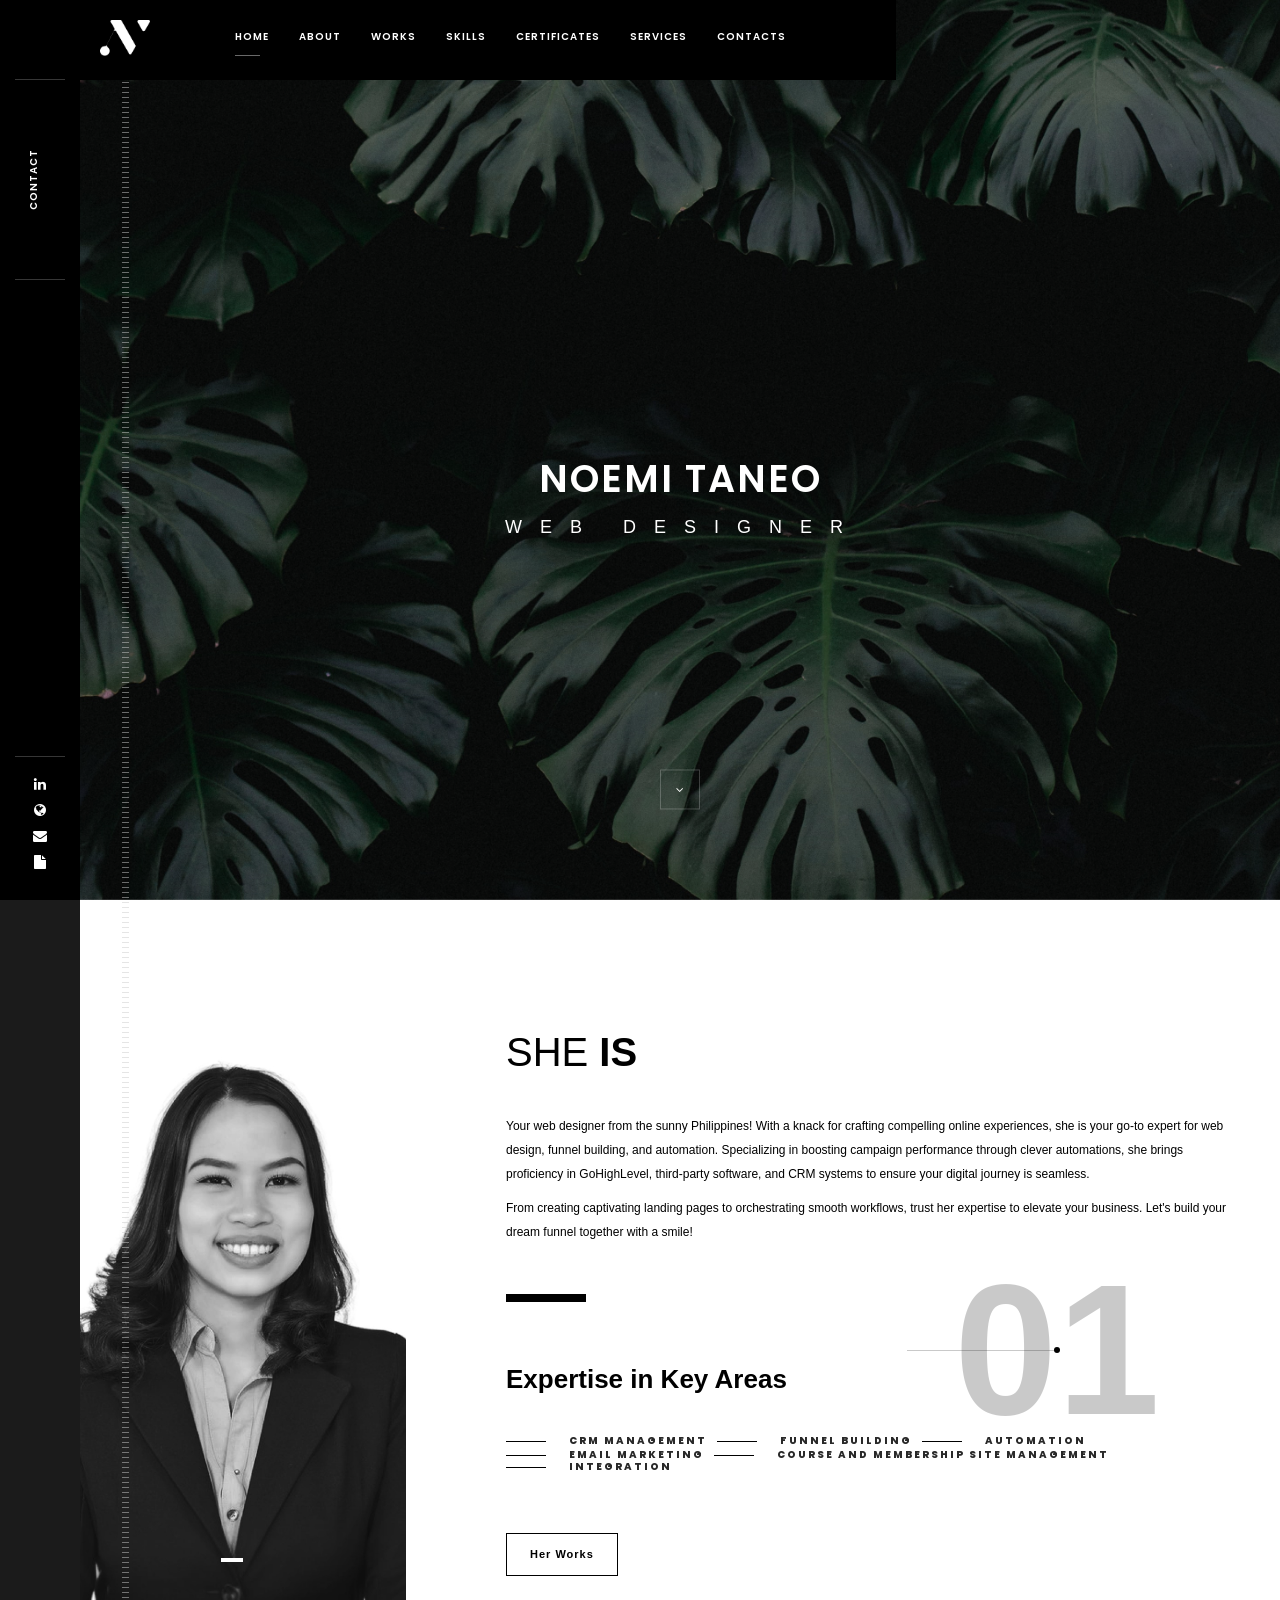
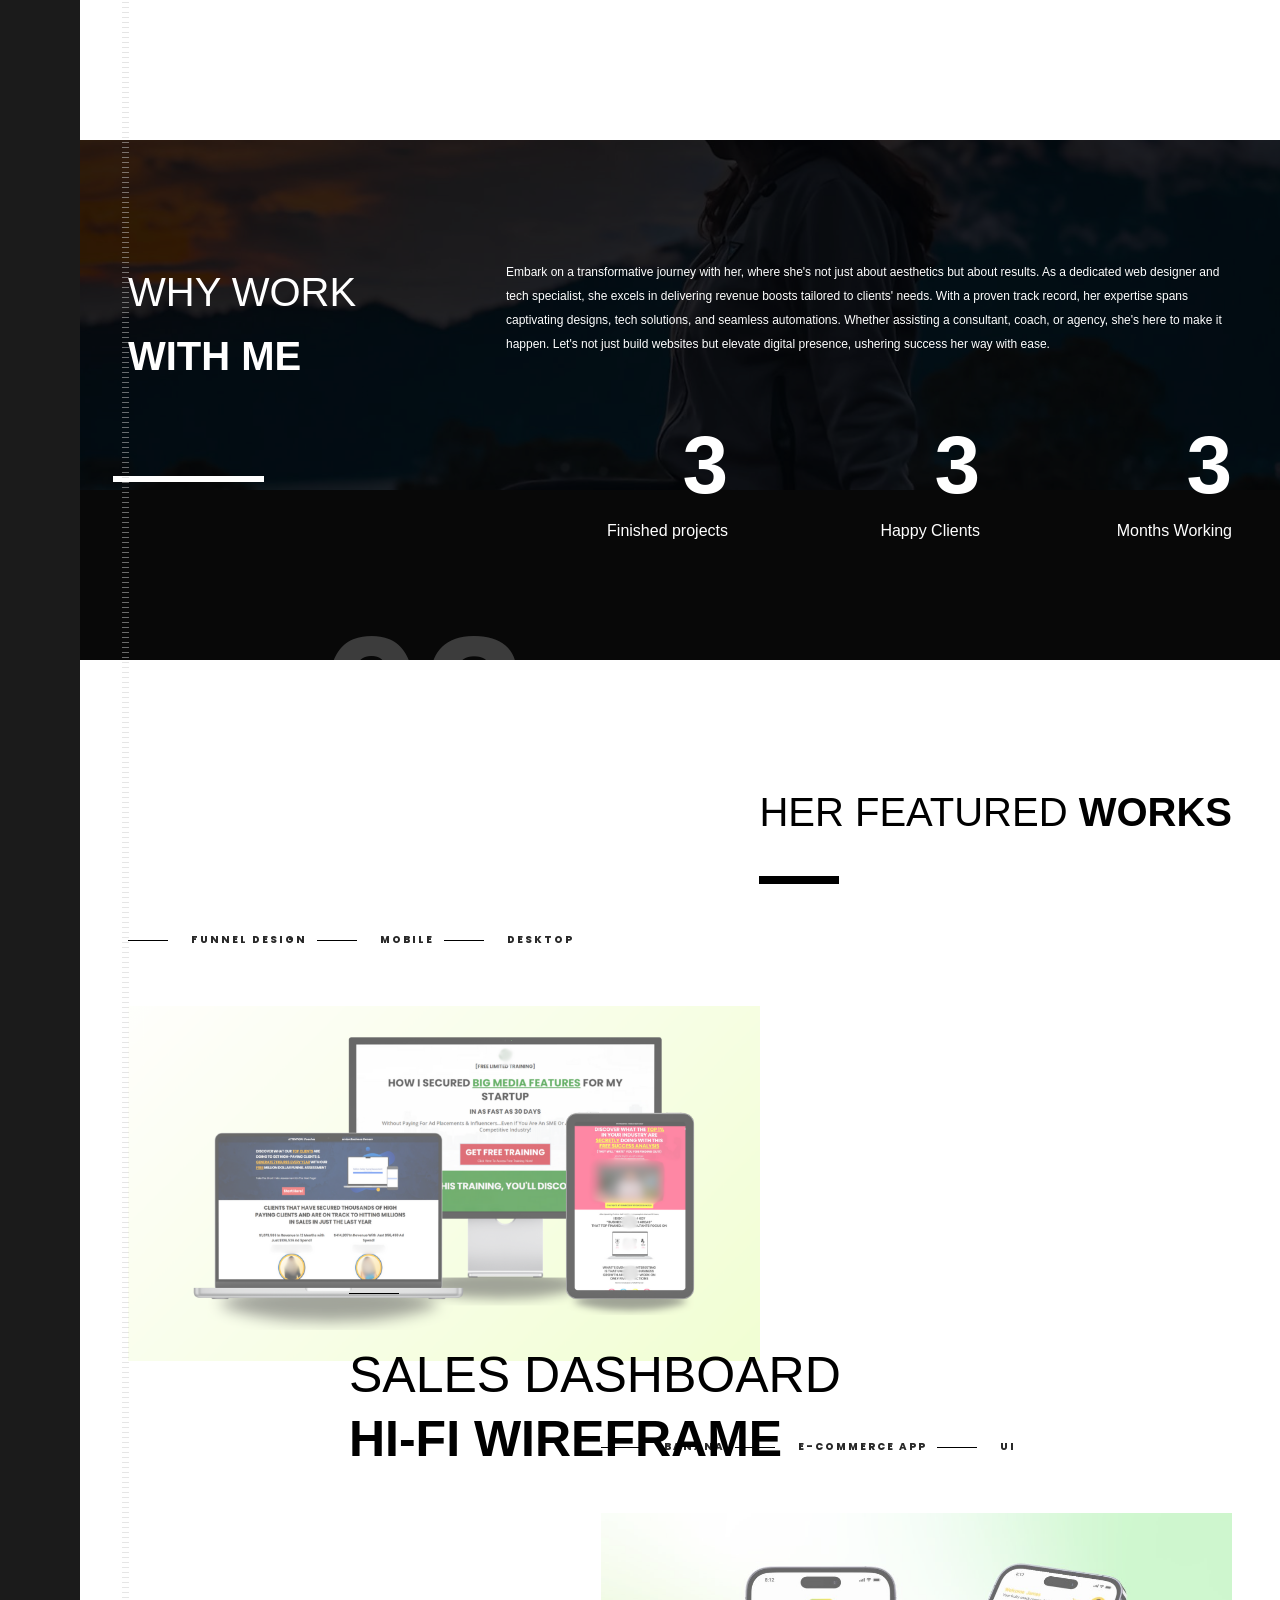
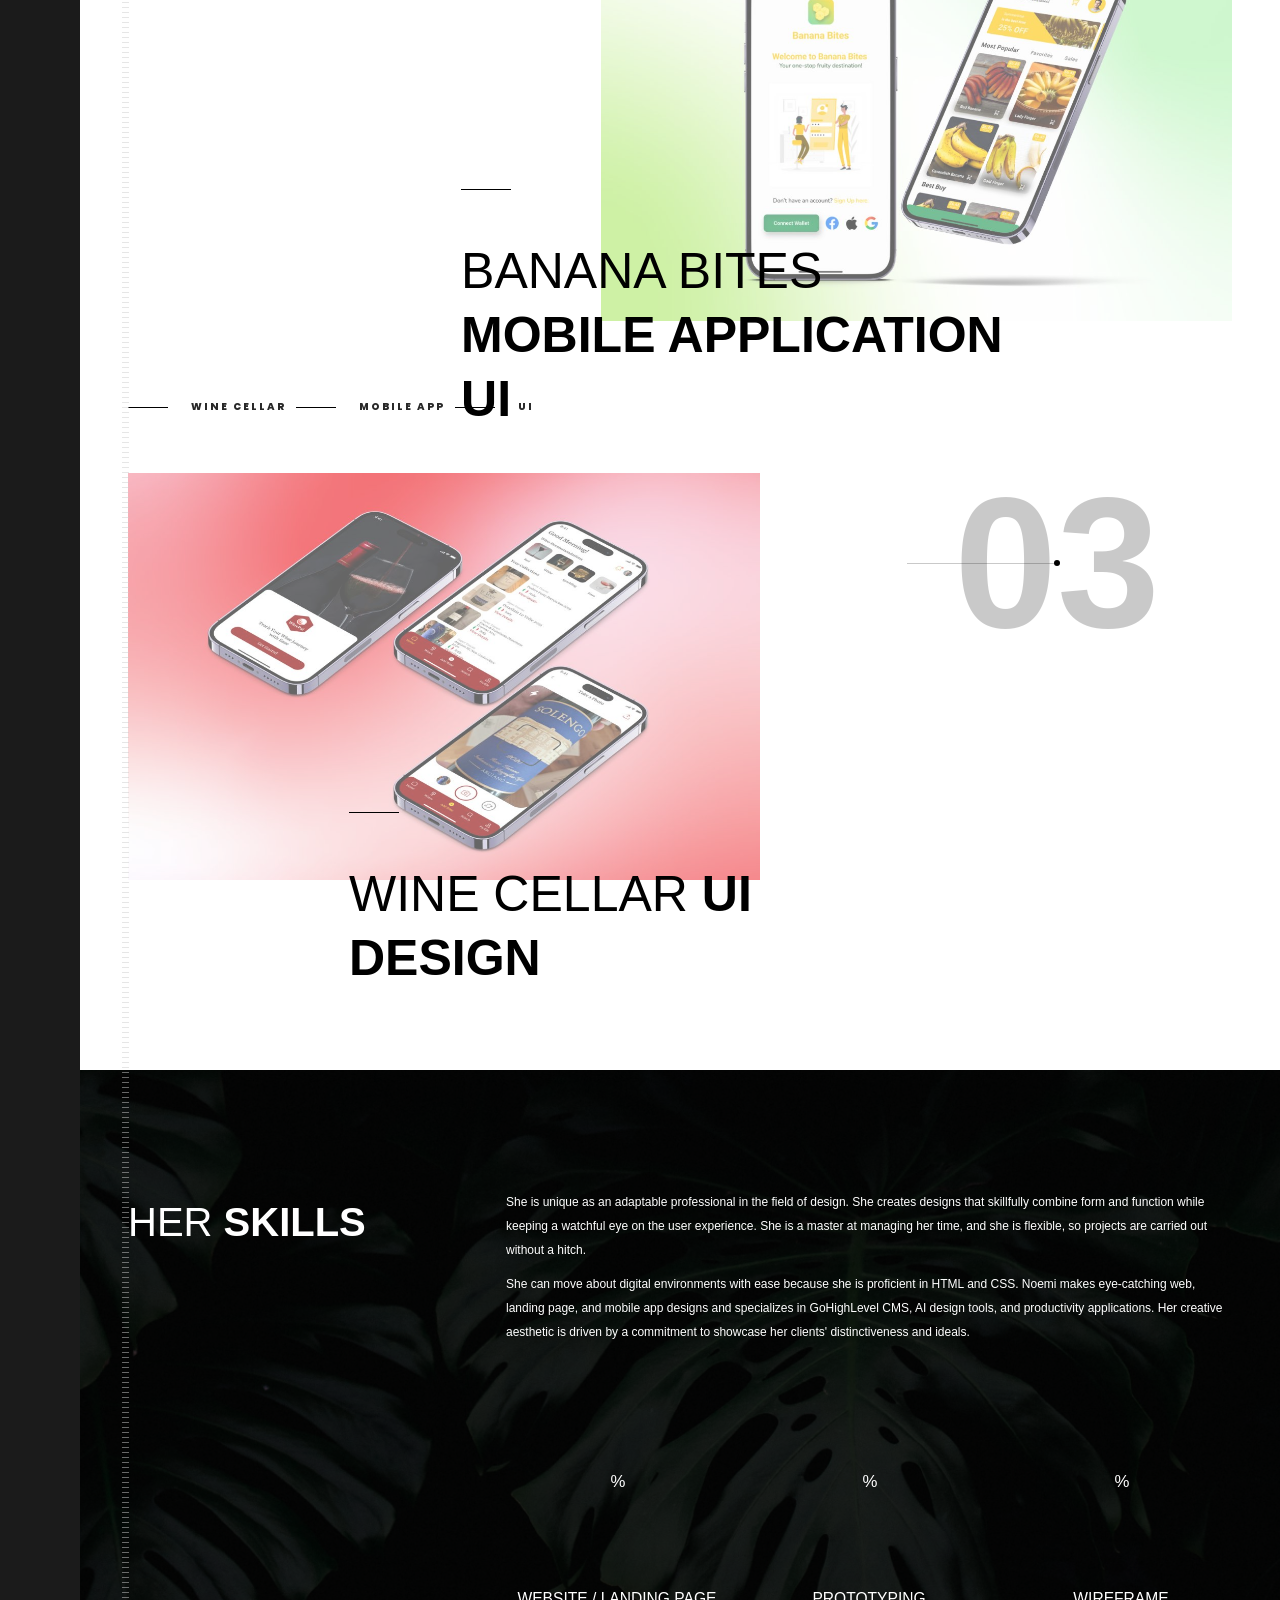
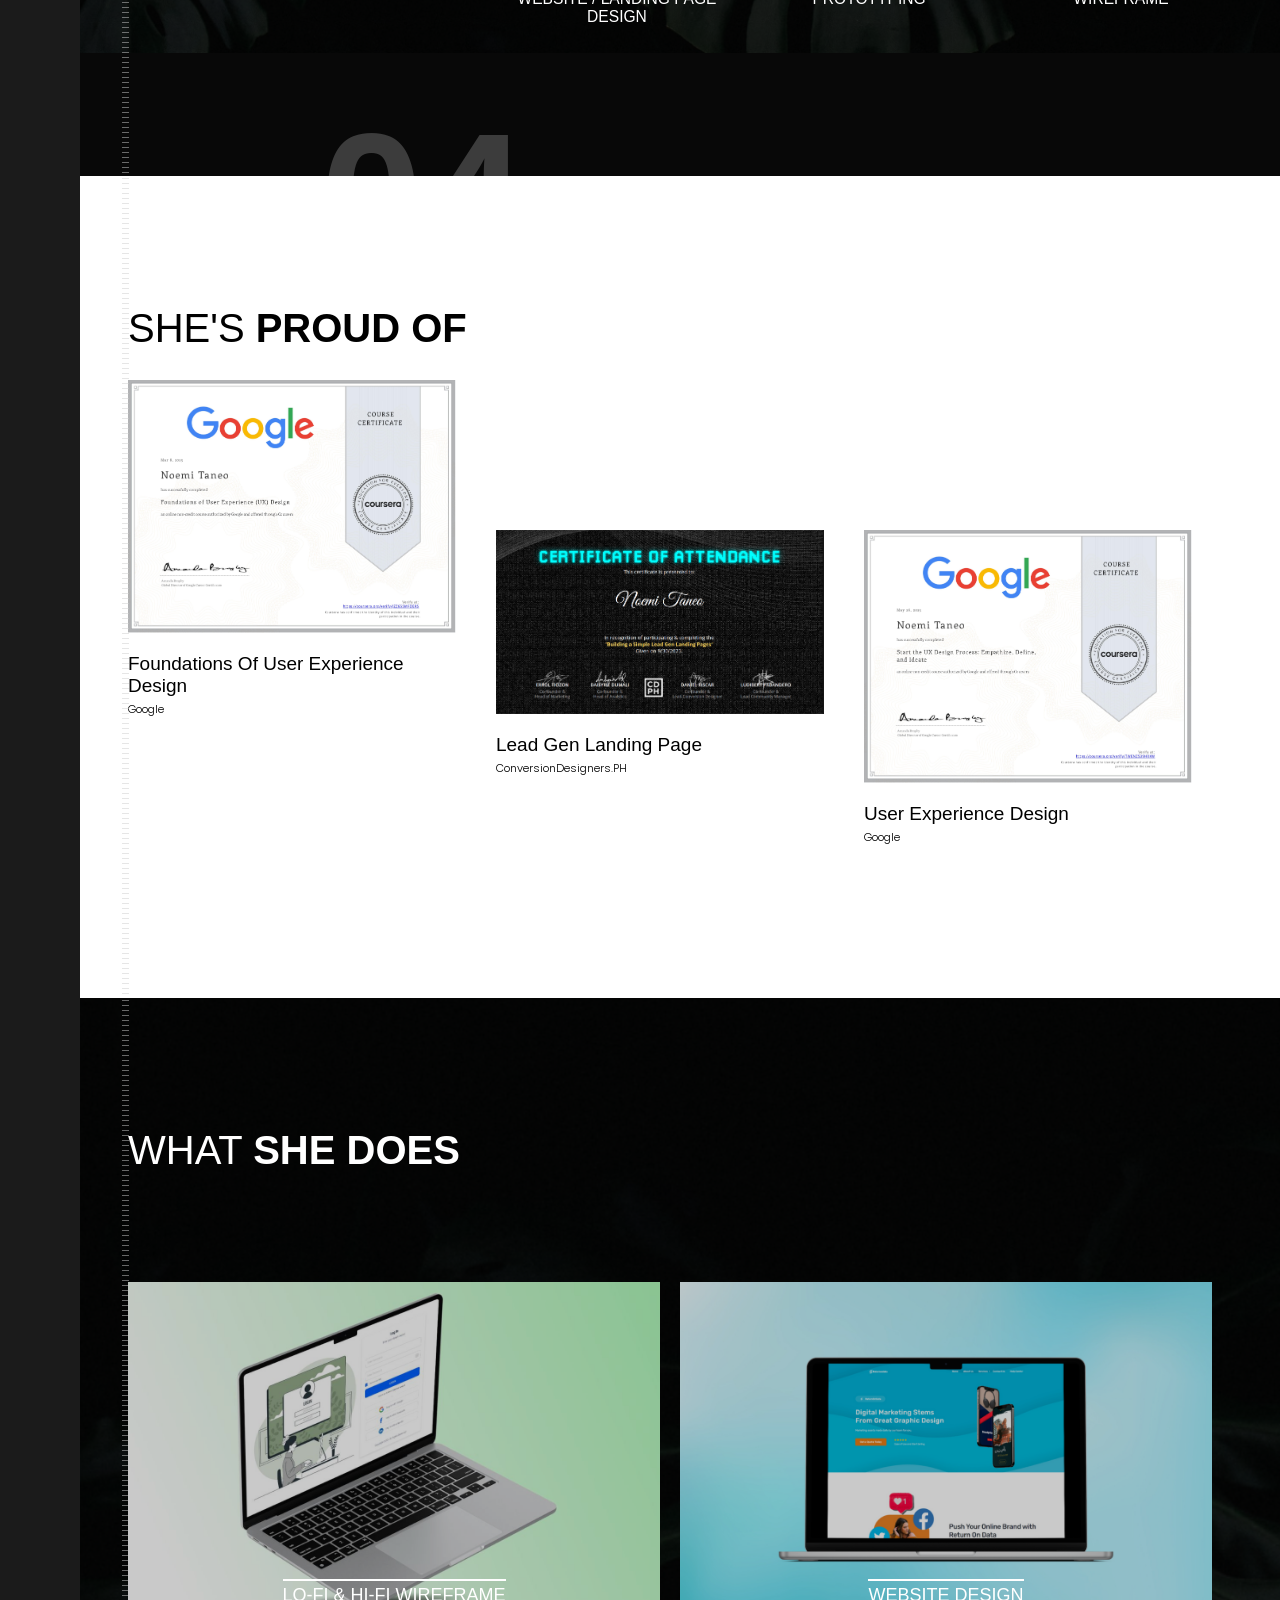
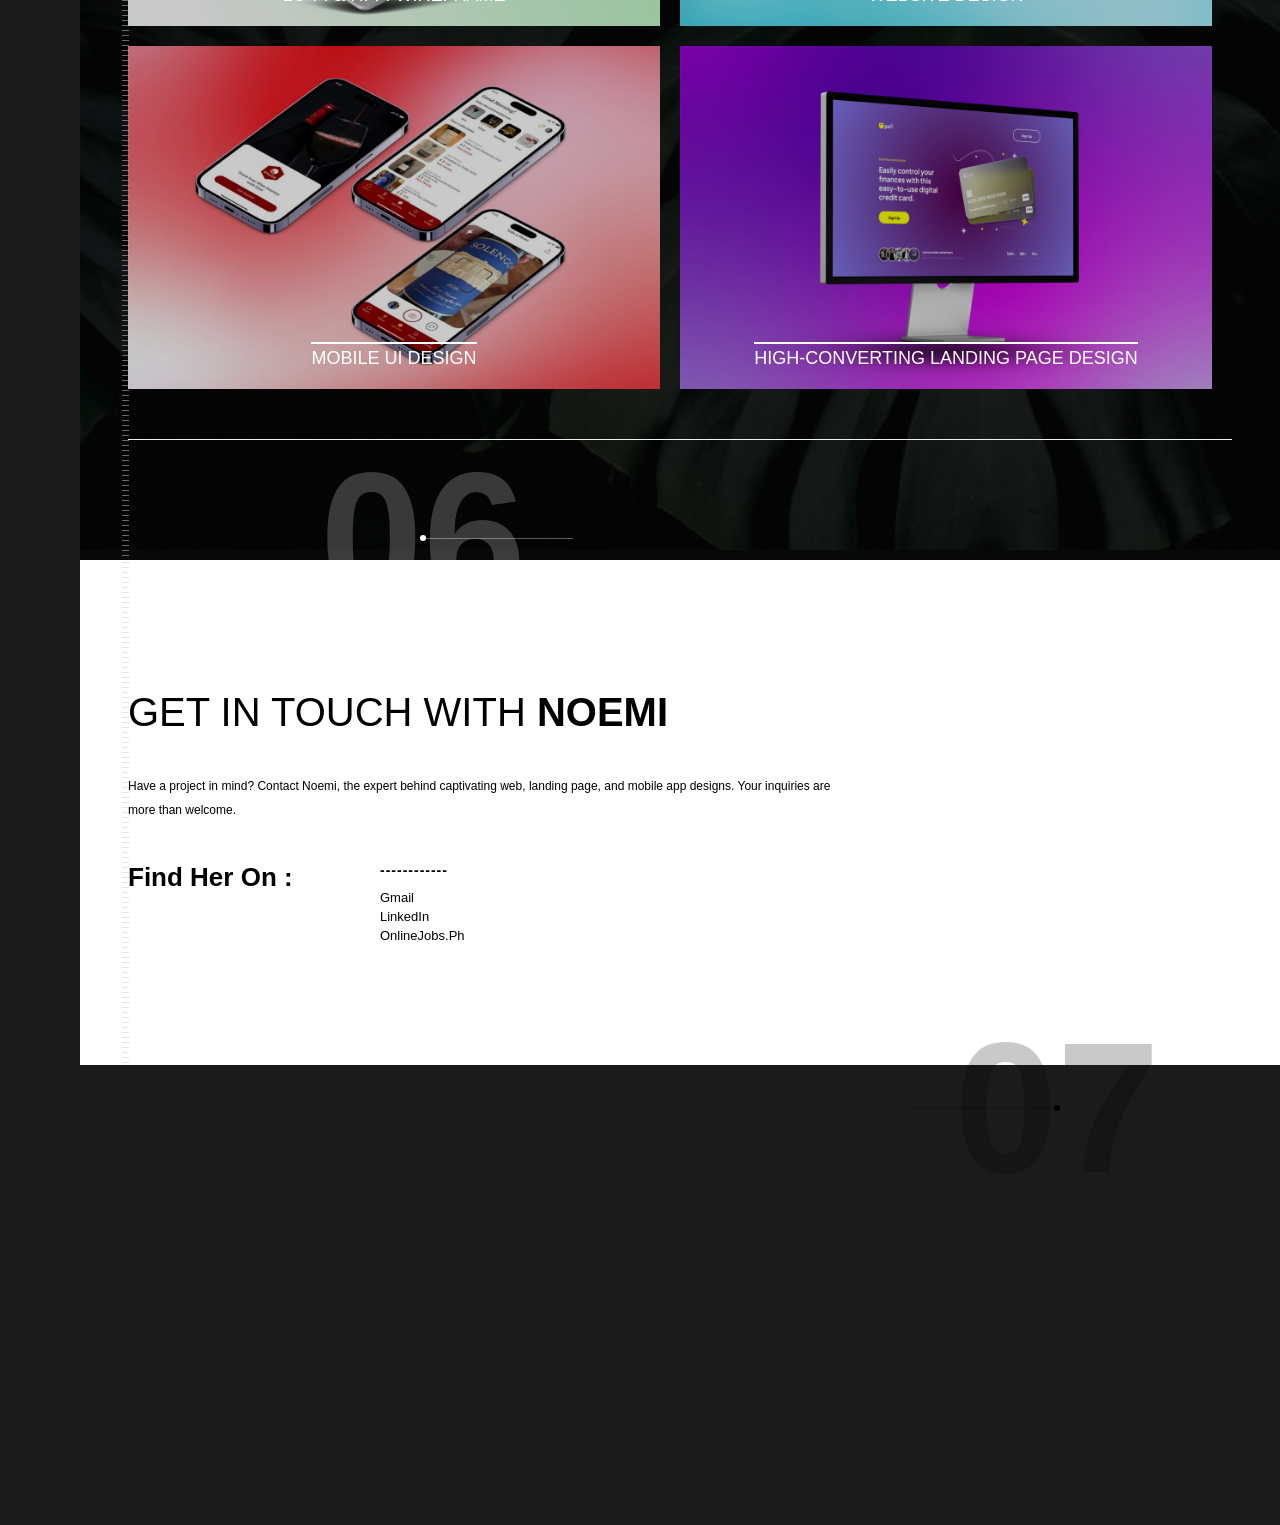
==== index.html @ 111ab455 "asd asd" ====
<!DOCTYPE html>
<html lang="en">
  <head>
    <!--=============== basic  ===============-->
    <meta charset="UTF-8" />
    <title>Noemi Taneo | Web Designer and Automation Specialist</title>
    <meta
      name="viewport"
      content="width=device-width, initial-scale=1.0, minimum-scale=1.0, maximum-scale=1.0, user-scalable=no"
    />
    <meta name="robots" content="index, follow" />
    <meta name="keywords" content="Web Design, UI Designer, UX Designer, Funnel Builder, Automation Specialist, Gohighlevel, CRM Softwares" />
    <meta name="description" content="" />
    <!--=============== css  ===============-->
    <link type="text/css" rel="stylesheet" href="css/reset.css" />
    <link type="text/css" rel="stylesheet" href="css/plugins.css" />
    <link type="text/css" rel="stylesheet" href="css/style.css" />
    <!--=============== favicons ===============-->
    <link rel="shortcut icon" href="images/my_assets/logo/favicon.png" />
 
    <!-- Google tag (gtag.js) -->
<script async src="https://www.googletagmanager.com/gtag/js?id=G-FYTCQYRSRR"></script>
<script>
  window.dataLayer = window.dataLayer || [];
  function gtag(){dataLayer.push(arguments);}
  gtag('js', new Date());
  gtag('config', 'G-FYTCQYRSRR');
</script>

<!-- Hotjar Tracking Code for my site -->
<script>
    (function(h,o,t,j,a,r){
        h.hj=h.hj||function(){(h.hj.q=h.hj.q||[]).push(arguments)};
        h._hjSettings={hjid:3514133,hjsv:6};
        a=o.getElementsByTagName('head')[0];
        r=o.createElement('script');r.async=1;
        r.src=t+h._hjSettings.hjid+j+h._hjSettings.hjsv;
        a.appendChild(r);
    })(window,document,'https://static.hotjar.com/c/hotjar-','.js?sv=');
</script>

  </head>
  <body>
    <!-- loader -->
    <div class="loader">
      <div id="movingBallG">
        <div class="movingBallLineG"></div>
        <div id="movingBallG_1" class="movingBallG"></div>
      </div>
    </div>
    <!-- loader end -->
    <!--================= main start ================-->
    <div id="main">
      <!--=============== header ===============-->
      <header>
        <!-- header-inner  -->
        <div class="header-inner">
          <!-- header logo -->
          <div class="logo-holder">
            <a href="index.html"
              ><img src="images/my_assets/logo/logo_white.png" alt=""
            /></a>
          </div>
          <!-- header logo end -->
          <!-- mobile nav button -->
          <div class="nav-button-holder">
            <div class="nav-button vis-m">
              <span></span><span></span><span></span>
            </div>
          </div>
          <!-- mobile nav button end -->
          <!-- navigation  -->
          <div class="nav-holder">
            <nav class="scroll-nav">
              <ul>
                <li>
                  <a class="scroll-link" href="#sec1" data-bgtex="Home"
                    ><span>Home</span></a
                  >
                </li>
                <li>
                  <a class="scroll-link" href="#sec2" data-bgtex="About"
                    ><span>About</span></a
                  >
                </li>
                <li>
                  <a
                    class="scroll-link"
                    href="#sec3"
                    data-bgtex="Featured works"
                    ><span>Works</span></a
                  >
                </li>
                <li>
                  <a class="scroll-link" href="#sec4" data-bgtex="skills"
                    ><span>Skills</span></a
                  >
                </li>
                <li>
                  <a class="scroll-link" href="#sec5" data-bgtex="Certificates"
                    ><span>Certificates</span></a
                  >
                </li>
                <li>
                  <a class="scroll-link" href="#sec6" data-bgtex="Services"
                    ><span>Services</span></a
                  >
                </li>
                <li>
                  <a class="scroll-link" href="#sec7" data-bgtex="Contact"
                    ><span>Contacts</span></a
                  >
                </li>
              </ul>
            </nav>
          </div>
          <!-- navigation  end -->
        </div>
        <!-- header-inner  end -->
      </header>
      <!--=============== wrapper ===============-->
      <div id="wrapper">
        <!-- content-holder  -->
        <div class="content-holder">
          <!-- content  -->
          <div class="content full-height" id="sec1">
            <!-- Hero section   -->
            <div class="hero-wrap">
              <!-- Hero image   -->
              <div
                class="bg"
                data-bg="images/my_assets/bg/BG_1.jpg"
                data-top-bottom="transform: translateY(300px);"
                data-bottom-top="transform: translateY(-300px);"
              ></div>
              <!-- Hero image   end -->
              <div class="overlay"></div>
              <!-- Hero text   -->
              <div class="hero-wrap-item center-item">
                <h2>NOEMI TANEO</h2>
                <h3>Web Designer</h3>
              </div>
              <!-- Hero text   end-->
              <a
                href="#sec2"
                class="hero-scroll-link custom-scroll-link"
                data-top-bottom="transform: translateY(50px);"
                data-bottom-top="transform: translateY(-50px);"
                ><i class="fa fa-angle-down"></i
              ></a>
            </div>
            <!-- Hero section   end -->
          </div>
          <!-- content end -->
          <!-- content  -->
          <div class="content" id="sec2">
            <section>
              <!-- section number   -->
              <div
                class="sect-subtitle right-align-dec"
                data-top-bottom="transform: translateY(200px);"
                data-bottom-top="transform: translateY(-200px);"
              >
                <span>01</span>
              </div>
              <!-- section number  end  -->
              <!--  container  -->
              <div class="container">
                <div class="row">
                  <div class="col-md-4">
                    <!-- single slider  -->
                    <div class="parallax-box slider-box">
                      <div class="single-slider-holder">
                        <div class="single-slider">
                          <!-- 1 -->
                          <div class="item">
                            <img src="images/my_assets/myface/me.jpg" alt="" />
                          </div>
                          <!-- 1 end-->
                        </div>
                      </div>
                    </div>
                  </div>
                  <div class="col-md-8">
                    <!-- section title  -->
                    <h2 class="section-title">
                      She
                      <strong>Is</strong>
                    </h2>
                    <!-- section title  end -->
                    <p>
                      Your web designer from the sunny Philippines! With a knack for crafting compelling online experiences, she is your go-to expert for web design, funnel building, and automation. Specializing in boosting campaign performance through clever automations, she brings proficiency in GoHighLevel, third-party software, and CRM systems to ensure your digital journey is seamless. 
                    </p>
                    <p>
                      From creating captivating landing pages to orchestrating smooth workflows, trust her expertise to elevate your business. Let's build your dream funnel together with a smile! 
                    </p>
                    <div class="process-box">
                      <h3>Expertise in Key Areas</h3>
                      <ul class="creat-list">
                        <li><a href="#">CRM Management</a></li>
                        <li><a href="#">Funnel Building</a></li>
                        <li><a href="#">Automation</a></li> <br>
                        <li><a href="#">Email Marketing</a></li>
                        <li><a href="#">Course and Membership Site Management</a></li>
                        <li><a href="#">Integration</a></li>
                      </ul>
                    </div>
                    <a href="#sec3" class="btn anim-button fl-l"
                      ><span>Her Works</span
                      ><i class="fa fa-long-arrow-right"></i
                    ></a>
                  </div>
                </div>
              </div>
              <!--  container end  -->
            </section>
          </div>
          <!-- content  end  -->
          <!-- content   -->
          <div class="content dark-bg">
            <!-- section number   -->
            <div
              class="sect-subtitle left-align-dec"
              data-top-bottom="transform: translateY(-200px);"
              data-bottom-top="transform: translateY(200px);"
            >
              <span>02</span>
            </div>
            <!-- section number   end -->
            <!-- parallax image  -->
            <div class="parallax-inner">
              <div
                class="bg"
                data-bg="images/my_assets/bg/BG_4.jpg"
                data-top-bottom="transform: translateY(300px);"
                data-bottom-top="transform: translateY(-300px);"
              ></div>
              <div class="overlay"></div>
            </div>
            <!-- parallax image  end -->
            <section>
              <!--  container  -->
              <div class="container">
                <div class="row">
                  <div class="col-md-4">
                    <h2 class="section-title">
                   Why work <strong><br> With Me </strong>
                    </h2>
                  </div>
                  <div class="col-md-8">
                    <p>
                      Embark on a transformative journey with her, where she's not just about aesthetics but about results. As a dedicated web designer and tech specialist, she excels in delivering revenue boosts tailored to clients' needs. With a proven track record, her expertise spans captivating designs, tech solutions, and seamless automations. Whether assisting a consultant, coach, or agency, she's here to make it happen. Let's not just build websites but elevate digital presence, ushering success her way with ease.
                    </p>
                  </div>
                </div>
                <div class="row">
                  <div class="col-md-4"></div>
                  <div class="col-md-8">
                    <!-- facts   -->
                    <div class="inline-facts-holder row">
                      <!-- 1 -->
                      <div class="inline-facts col-md-4">
                        <div class="milestone-counter">
                          <div class="stats animaper">
                            <div class="num" data-content="16" data-num="7">
                              0
                            </div>
                          </div>
                        </div>
                        <h6>Finished projects</h6>
                      </div>
                      <!-- 3 -->
                      <div class="inline-facts col-md-4">
                        <div class="milestone-counter">
                          <div class="stats animaper">
                            <div class="num" data-content="9" data-num="7">
                              0
                            </div>
                          </div>
                        </div>
                        <h6>Happy Clients</h6>
                      </div>
                      <!-- 3 -->
                      <div class="inline-facts col-md-4">
                        <div class="milestone-counter">
                          <div class="stats animaper">
                            <div class="num" data-content="12" data-num="7">
                              0
                            </div>
                          </div>
                        </div>
                        <h6>Months Working</h6>
                      </div>
                    </div>
                    <!-- facts   end -->
                  </div>
                </div>
              </div>
              <!--  container  end -->
            </section>
          </div>
          <!-- content  end  -->
          <!-- content   -->
          <div class="content" id="sec3">
            <section>
              <!-- section number     -->
              <div
                class="sect-subtitle right-align-dec"
                data-top-bottom="transform: translateY(200px);"
                data-bottom-top="transform: translateY(-200px);"
              >
                <span>03</span>
              </div>
              <!-- section number   end -->
              <!--  container  -->
              <div class="container">
                <!--  section title -->
                <div class="row">
                  <div class="col-md-12">
                    <h2 class="section-title algn-right dec-title">
                      <span>Her Featured <strong> Works </strong></span>
                    </h2>
                  </div>
                </div>
                <!--  section title end  -->
                <!--  Parallax items  -->
                <!-- 1 -->
                <div class="row">
                  <div class="col-md-7">
                    <div class="parallax-item left-direction">
                      <div class="paralax-media">
                        <ul class="creat-list">
                          <li><a href="#">Funnel Design</a></li>
                          <li><a href="#">Mobile</a></li>
                          <li><a href="#">Desktop</a></li>
                        </ul>
                        <div class="paralax-wrap">
                          <img
                            src="images/my_assets/works/Landing Page.png"
                            class="respimg"
                            alt=""
                          />
                        </div>
                      </div>
                      <div
                        class="parallax-deck"
                        data-top-bottom="transform: translateY(-200px);"
                        data-bottom-top="transform: translateY(200px);"
                      >
                        <div class="parallax-deck-item">
                          <h3>
                            Sales Dashboard <strong>Hi-Fi Wireframe</strong>
                          </h3>
                          <!-- <a
                            href="portfolio-single.html"
                            class="btn anim-button fl-l"
                            ><span>View Project</span
                            ><i class="fa fa-long-arrow-right"></i
                          ></a> -->
                        </div>
                      </div>
                    </div>
                  </div>
                  <div class="col-md-5"></div>
                </div>
                <!-- 1 end-->
                <!-- 2 -->
                <div class="row">
                  <div class="col-md-5"></div>
                  <div class="col-md-7">
                    <div class="parallax-item right-direction">
                      <div class="paralax-media">
                        <ul class="creat-list">
                          <li><a href="#">Banana</a></li>
                          <li><a href="#">E-Commerce App</a></li>
                          <li><a href="#">UI</a></li>
                        </ul>
                        <div class="paralax-wrap">
                          <img
                            src="images/my_assets/works/2.jpg"
                            class="respimg"
                            alt=""
                          />
                        </div>
                      </div>
                      <div
                        class="parallax-deck"
                        data-top-bottom="transform: translateY(-200px);"
                        data-bottom-top="transform: translateY(200px);"
                      >
                        <div class="parallax-deck-item">
                          <h3>
                            Banana Bites
                            <strong>Mobile Application UI</strong>
                          </h3>
                          <!-- <a
                            href="portfolio-single.html"
                            class="btn anim-button fl-l"
                            ><span>View Project</span
                            ><i class="fa fa-long-arrow-right"></i
                          ></a> -->
                        </div>
                      </div>
                    </div>
                  </div>
                </div>
                <!-- 2 end-->
                <!-- 3 -->
                <div class="row">
                  <div class="col-md-7">
                    <div class="parallax-item left-direction">
                      <div class="paralax-media">
                        <ul class="creat-list">
                          <li><a href="#">Wine Cellar</a></li>
                          <li><a href="#">Mobile App</a></li>
                          <li><a href="#">UI</a></li>
                        </ul>
                        <div class="paralax-wrap">
                          <img
                            src="images/my_assets/works/3.jpg"
                            class="respimg"
                            alt=""
                          />
                        </div>
                      </div>
                      <div
                        class="parallax-deck"
                        data-top-bottom="transform: translateY(-200px);"
                        data-bottom-top="transform: translateY(200px);"
                      >
                        <div class="parallax-deck-item">
                          <h3>Wine Cellar <strong>UI Design</strong></h3>
                          <!-- <a
                            href="portfolio-single.html"
                            class="btn anim-button fl-l"
                            ><span>View Project</span
                            ><i class="fa fa-long-arrow-right"></i
                          ></a> -->
                        </div>
                      </div>
                    </div>
                  </div>
                  <div class="col-md-5"></div>
                </div>
                <!-- 3 end-->
              </div>
              <!--  container  end -->
            </section>
          </div>
          <!-- content end -->
          <!-- content  -->
          <div class="content dark-bg" id="sec4">
            <div
              class="sect-subtitle left-align-dec"
              data-top-bottom="transform: translateY(-200px);"
              data-bottom-top="transform: translateY(200px);"
            >
              <span>04</span>
            </div>
            <!-- parallax image  -->
            <div class="parallax-inner">
              <div
                class="bg"
                data-bg="images/my_assets/bg/BG_1.jpg"
                data-top-bottom="transform: translateY(300px);"
                data-bottom-top="transform: translateY(-300px);"
              ></div>
              <div class="overlay"></div>
            </div>
            <!-- parallax image  end-->
            <section>
              <div class="container">
                <div class="row">
                  <div class="col-md-4">
                    <h2 class="section-title">Her<strong> Skills</strong></h2>
                  </div>
                  <div class="col-md-8">
                    <p>
                      She is unique as an adaptable professional in the field of
                      design. She creates designs that skillfully combine form
                      and function while keeping a watchful eye on the user
                      experience. She is a master at managing her time, and she
                      is flexible, so projects are carried out without a hitch.
                    </p>
                    <p>
                      She can move about digital environments with ease because
                      she is proficient in HTML and CSS. Noemi makes
                      eye-catching web, landing page, and mobile app designs and
                      specializes in GoHighLevel CMS, AI design tools, and
                      productivity applications. Her creative aesthetic is
                      driven by a commitment to showcase her clients'
                      distinctiveness and ideals.
                    </p>
                  </div>
                </div>
                <div class="row">
                  <div class="col-md-4"></div>
                  <div class="col-md-8">
                    <!-- skills  -->
                    <div
                      class="piechart-holder animaper"
                      data-skcolor="rgba(255,255,255,0.31)"
                    >
                      <div class="row">
                        <!-- 1  -->
                        <div class="piechart col-md-4">
                          <span class="chart" data-percent="85">
                            <span class="percent"></span>
                          </span>
                          <div class="clearfix"></div>
                          <div class="skills-description">
                            <h4>Website / Landing Page Design</h4>
                          </div>
                        </div>
                        <!-- 1 end -->
                        <!-- 2  -->
                        <div class="piechart col-md-4">
                          <span class="chart" data-percent="82">
                            <span class="percent"></span>
                          </span>
                          <div class="clearfix"></div>
                          <div class="skills-description">
                            <h4>Prototyping</h4>
                          </div>
                        </div>
                        <!-- 2 end  -->
                        <!-- 3  -->
                        <div class="piechart col-md-4">
                          <span class="chart" data-percent="83">
                            <span class="percent"></span>
                          </span>
                          <div class="clearfix"></div>
                          <div class="skills-description">
                            <h4>Wireframe</h4>
                          </div>
                        </div>
                        <!-- 3  end-->
                      </div>
                    </div>
                    <!-- skills  end-->
                  </div>
                </div>
              </div>
            </section>
          </div>
          <!-- content end-->
          <!-- content-->
          <div class="content" id="sec5">
            <section>
              <div
                class="sect-subtitle right-align-dec"
                data-top-bottom="transform: translateY(200px);"
                data-bottom-top="transform: translateY(-200px);"
              >
                <span>05</span>
              </div>
              <div class="container">
                <div class="row">
                  <div class="col-md-12">
                    <h2 class="section-title dec-title">
                      <span>She's <strong> Proud Of</strong></span>
                    </h2>
                  </div>
                </div>
                <div class="row">
                  <div class="col-md-12">
                    <!-- team -->
                    <ul class="team-holder">
                      <!-- 1 -->
                      <li>
                        <div
                          class="team-box"
                          data-top-bottom="transform: translateY(100px);"
                          data-bottom-top="transform: translateY(-100px);"
                        >
                          <div class="team-photo">
                            <div class="overlay"></div>

                            <img
                              src="images/my_assets/myface/2.jpg"
                              alt=""
                              class="respimg"
                            />
                          </div>
                          <div class="team-info">
                            <h3>
                              <a href="team-single.html"
                                >Foundations Of User Experience Design</a
                              >
                            </h3>
                            <h4>Google</h4>
                          </div>
                        </div>
                      </li>
                      <!-- 1 end  -->
                      <!-- 2 -->
                       <li>
                        <div
                          class="team-box"
                          data-top-bottom="transform: translateY(-50px);"
                          data-bottom-top="transform: translateY(50px);"
                        >
                          <div class="team-photo">
                            <div class="overlay"></div>

                            <img
                              src="images/my_assets/myface/1.png"
                              alt=""
                              class="respimg"
                            />
                          </div>
                          <div class="team-info">
                            <h3>
                              <a href="team-single.html">Lead Gen Landing Page</a>
                            </h3>
                            <h4>ConversionDesigners.PH</h4>
                          </div>
                        </div>
                      </li>
                     
                      <!-- 2 end  -->
                      <!-- 3 -->
                      <li>
                        <div
                          class="team-box"
                          data-top-bottom="transform: translateY(-50px);"
                          data-bottom-top="transform: translateY(50px);"
                        >
                          <div class="team-photo">
                            <div class="overlay"></div>

                            <img
                              src="images/my_assets/myface/3.jpg"
                              alt=""
                              class="respimg"
                            />
                          </div>
                          <div class="team-info">
                            <h3>
                              <a href="team-single.html"
                                >User Experience Design</a
                              >
                            </h3>
                            <h4>Google</h4>
                          </div>
                        </div>
                      </li>
                      <!-- 3 end  -->
                    </ul>
                    <!-- team end  -->
                  </div>
                </div>
              </div>
            </section>
          </div>
          <!-- content end -->
          <!-- content  -->
          <div class="content dark-bg" id="sec6">
            <div
              class="sect-subtitle left-align-dec"
              data-top-bottom="transform: translateY(-200px);"
              data-bottom-top="transform: translateY(200px);"
            >
              <span>06</span>
            </div>
            <!-- parallax image  -->
            <div class="parallax-inner">
              <div
                class="bg"
                data-bg="images/my_assets/bg/BG_1.jpg"
                data-top-bottom="transform: translateY(300px);"
                data-bottom-top="transform: translateY(-300px);"
              ></div>
              <div class="overlay"></div>
            </div>
            <!-- parallax image  end-->
            <section>
              <div class="container">
                <div class="row">
                  <div class="col-md-8">
                    <h2 class="section-title">What <strong>She Does </strong></h2>
                  </div>
                </div>
                <div class="services-holder">
                  <!-- 1 -->
                  <a class="serv-item" href="#">
                    <div class="serv-item-inner">
                      <img src="images/my_assets/works/1.jpg" alt="" />
                      <div class="ser-title">
                        <h3>Lo-Fi & Hi-Fi Wireframe</h3>
                      </div>
                    </div>
                  </a>
                  <!-- 1 end-->
                  <!-- 2 -->
                  <a class="serv-item" href="#">
                    <div class="serv-item-inner">
                      <img src="images/my_assets/works/5.png" alt="" />
                      <div class="ser-title">
                        <h3>Website Design</h3>
                      </div>
                    </div>
                  </a>
                  <!-- 2 end -->
                  <!-- 3 -->
                  <a class="serv-item" href="#">
                    <div class="serv-item-inner">
                      <img src="images/my_assets/works/3.jpg" alt="" />
                      <div class="ser-title">
                        <h3>Mobile UI Design</h3>
                      </div>
                    </div>
                  </a>
                  <!-- 3 end -->
                  <!-- 4 -->
                  <a class="serv-item" href="#">
                    <div class="serv-item-inner">
                      <img src="images/my_assets/works/4.png" alt="" />
                      <div class="ser-title">
                        <h3>High-Converting Landing Page Design</h3>
                      </div>
                    </div>
                  </a>
                  <!-- 4 end-->
                </div>
              </div>
            </section>
          </div>
          <!-- content end -->
          <!-- content  -->
          <div class="content" id="sec7">
            <div
              class="sect-subtitle right-align-dec"
              data-top-bottom="transform: translateY(-200px);"
              data-bottom-top="transform: translateY(200px);"
            >
              <span>07</span>
            </div>
            <section>
              <div class="container">
                <div class="row">
                  <div class="col-md-8">
                    <h2 class="section-title">
                      Get in touch with <strong> Noemi </strong>
                    </h2>
                    <p>
                      Have a project in mind? Contact Noemi, the expert behind
                      captivating web, landing page, and mobile app designs.
                      Your inquiries are more than welcome.
                    </p>
                  </div>
                </div>
                <div class="row">
                  <div class="col-md-8">
                    <div class="contact-details">
                      <div class="row">
                        <div class="col-md-4">
                          <h3 class="bold-title">Find Her On :</h3>
                        </div>

                        <div class="col-md-4">
                          <h4>------------</h4>
                          <ul>
                            <li>
                              <a href="mailto:taneonoemi@gmail.com">Gmail</a>
                            </li>
                            <li>
                              <a href="https://www.linkedin.com/in/noemi-taneo/"
                                >LinkedIn
                              </a>
                            </li>
                            <li>
                              <a
                                href="https://www.onlinejobs.ph/jobseekers/info/1361675"
                                >OnlineJobs.Ph</a
                              >
                            </li>
                          </ul>
                        </div>
                      </div>
                    </div>
                    <!-- contact form -->
                    <!-- <div class="contact-form-holder">
                      <div id="contact-form">
                        <div id="message"></div>
                        <form method="post" action="php/contact2.php" name="contact-form" id="contact-form">
                          <input name="name" type="text" id="name" placeholder="Name" required>
                          <input name="email" type="text" id="email" onClick="this.select()" value="E-mail" required />
                          <textarea name="comments" id="comments" placeholder="Message" required></textarea>
                          <button type="submit" id="submit">Send Message</button>
                        </form>
                      </div>
                    </div> -->
                    <!-- contact form  end-->
                  </div>
                </div>
              </div>
            </section>
          </div>
          <!-- content end -->
          <!-- content footer-->
          <div class="height-emulator"></div>
          <footer class="content-footer">
            <!--  container  -->
            <div class="container">
              <div class="row">
                <div class="col-md-6">
                  <!-- Footer logo -->
                  <div class="footer-item footer-logo">
                    <a href="index.html"
                      ><img src="images/my_assets/logo/logo_white.png" alt=""
                    /></a>
                    <p>
                      Noemi excels from concept to reality, blending traditions
                      into innovative designs. With a focus on you, she crafts
                      projects that truly reflect your essence.
                    </p>
                  </div>
                  <!-- Footer logo end -->
                </div>
                <!-- Footer info -->
                <div class="col-md-2">
                  <div class="footer-item">
                    <h4 class="text-link">Call</h4>
                    <ul>
                      <li><a href="#">+639517998691</a></li>
                    </ul>
                  </div>
                </div>
                <!-- Footer info end-->
                <!-- Footer info -->
                <div class="col-md-2">
                  <div class="footer-item">
                    <h4 class="text-link">Write</h4>
                    <ul>
                      <li>
                        <a href="mailto:taneonoemi@gmail.com"
                          >taneonoemi@gmail.com</a
                        >
                      </li>
                    </ul>
                  </div>
                </div>
                <!-- Footer info-->
                <!-- Footer info end-->
                <div class="col-md-2">
                  <div class="footer-item">
                    <h4 class="text-link">Visit</h4>
                    <ul>
                      <li><span>Leyte, Philippines</span></li>
                      <li><a href="" target="_blank">View on map</a></li>
                    </ul>
                  </div>
                </div>
                <!-- Footer info end-->
              </div>
              <!-- Footer copyright -->
              <div class="row">
                <div class="col-md-6"></div>
                <div class="col-md-6">
                  <div class="footer-wrap">
                    <span class="copyright">
                      &#169; Noemi 2023. All rights reserved.
                    </span>
                    <span class="to-top">To Top</span>
                  </div>
                </div>
              </div>
              <!-- Footer copyright end -->
            </div>
            <!--  container  end -->
            <!-- Hover animation  -->
            <canvas class="particular"></canvas>
            <!-- Hover animation  end -->
          </footer>
          <!-- content footer end -->
          <!-- share  -->
          <div class="share-inner">
            <div
              class="share-container isShare"
              data-share="['facebook','googleplus','twitter','linkedin']"
            ></div>
            <div class="close-share"></div>
          </div>
          <!-- share end -->
        </div>
        <!-- content-holder  end-->
      </div>
      <!-- wrapper end -->
      <!-- Fixed footer -->
      <footer class="fixed-footer">
        <div class="footer-social">
          <ul>
            <li>
              <a href="https://www.linkedin.com/in/noemi-taneo/"" target="_blank"><i class="fa fa-linkedin"></i></a>
            </li>
            <li>
              <a href="https://www.onlinejobs.ph/jobseekers/info/1361675" target="_blank"><i class="fa fa-globe"></i></a>
            </li>
            <li>
              <a href="mailto:taneonoemi@gmail.com" target="_blank"><i class="fa fa-envelope"></i></a>
            </li>
            <li>
              <a href="https://drive.google.com/file/d/1GWWxRsvai7RwTXCuaTDFmmMCckqXpIFx/view?usp=sharing" target="_blank"><i class="fa fa-file"></i></a>
            </li>

          </ul>
        </div>
        <!-- Header  title -->
        <div class="footer-title">
          <h2>Home</h2>
        </div>
        <!-- Header  title  end-->
      </footer>
      <!-- Fixed footer end-->
    </div>
    <!-- Main end -->
  <!--=============== google map ===============-->
    <script
      type="text/javascript"
      src="http://maps.google.com/maps/api/js?sensor=false"
    ></script>
    <!--=============== scripts  ===============-->
    <script type="text/javascript" src="js/jquery.min.js"></script>
    <script type="text/javascript" src="js/plugins.js"></script>
    <script type="text/javascript" src="js/scripts.js"></script>
    <script type="text/javascript" src="js/map.js"></script>
  </body>
</html>
---- css/style.css ----
@charset "utf-8";
/*====================================== 
 [ -Main Stylesheet-
  Theme: Monolit
  Version: 1.0
  Last change: 15/02/2016 ]
  	+++Fonts +++
	++++General Styles++++
	++++Typography ++++
	++++Page preload ++++
	++++Content Styles ++++
	++++Responsive iframes ++++
	++++ Item hover++++
	++++Header++++
	++++Navigation ++++
	++++Home+++++
	++++Page title +++++
	++++Services ++++
	++++Portfolio++++
	++++Skills ++++
	++++Team ++++
	++++Footer++++
	++++Map ++++
	++++Contact ++++
	++++Facts ++++
	++++blog ++++
	++++Share ++++
	++++Responsive ++++
*/
/*-------------Import fonts ---------------------------------------*/
@import url("https://fonts.googleapis.com/css2?family=Poppins:ital,wght@0,100;0,200;0,300;0,400;1,700;1,900&display=swap");
/*-------------General Style---------------------------------------*/
html {
  height: 100%;
  overflow-x: hidden !important;
}
body {
  margin: 0;
  padding: 0;
  font-family: "Roboto", sans-serif;
  font-weight: 400;
  font-size: 12px;
  color: #000;
  background: #1b1b1b;
  height: 100%;
  text-align: center;
}
@-o-viewport {
  width: device-width;
}
@-ms-viewport {
  width: device-width;
}
@viewport {
  width: device-width;
}

/*--------------Typography--------------------------------------*/
h1 {
  font-size: 4.46666666667em;
  text-transform: uppercase;
  font-weight: 400;
  line-height: 1.17em;
}
h2 {
  font-size: 3.2em;
  font-weight: 300;
}
h3 {
  font-size: 1em;
}
h4 {
  font-size: 0.9em;
  font-weight: 200;
}
h5 {
  font-size: 0.8em;
  font-weight: 200;
}
h6 {
  font-size: 0.6em;
  font-weight: 200;
}
p {
  text-align: left;
  font-size: 12px;
  line-height: 24px;
  padding-bottom: 10px;
}
blockquote {
  float: left;
  padding: 10px 20px;
  margin: 0 0 20px;
  font-size: 17.5px;
  border-left: 15px solid #eee;
}
blockquote p {
  font-family: Georgia, "Times New Roman", Times, serif;
  font-style: italic;
  color: #494949;
}
/* ---------Page preload--------------------------------------*/
.loader {
  position: fixed;
  top: 50% !important;
  left: 50%;
  width: 105px;
  height: 8px;
  z-index: 100;
  font-size: 34px;
  opacity: 0.8;
  margin: -4px 0 0 -53px;
}
#movingBallG {
  position: relative;
  width: 105px;
  height: 8px;
}
.movingBallLineG {
  position: absolute;
  left: 0px;
  top: 3px;
  height: 1px;
  width: 105px;
  background: rgba(255, 255, 255, 0.21);
}
.movingBallG {
  background: #fff;
  position: absolute;
  top: 0;
  left: 0;
  width: 8px;
  height: 8px;
  border-radius: 4px;
  animation-name: bounce_movingBallG;
  animation-duration: 1.3s;
  animation-iteration-count: infinite;
  animation-direction: linear;
}
@keyframes bounce_movingBallG {
  0% {
    left: 0px;
  }
  50% {
    left: 97px;
  }
  100% {
    left: 0px;
  }
}
/* ---------Content Styles--------------------------------------*/
#main {
  height: 100%;
  width: 100%;
  position: absolute;
  float: left;
  top: 0;
  left: 0;
  z-index: 2;
  opacity: 0;
}
#wrapper {
  height: 100%;
  margin-left: 0;
  vertical-align: top;
  position: absolute;
  left: 0;
  top: 0;
  right: 0;
  z-index: 2;
  width: 100%;
}
.content-holder {
  vertical-align: top;
  position: absolute;
  left: 0;
  top: 0;
  right: 0;
  z-index: 2;
  height: 100%;
  padding: 0 0 0 80px;
  transition: all 400ms linear;
}
.container {
  max-width: 1224px;
  width: 92%;
  margin: 0 auto;
  position: relative;
  z-index: 2;
}
.content {
  width: 100%;
  position: relative;
  z-index: 3;
  float: left;
  background: #fff;
}
.pad-con {
  padding-top: 80px;
}
.content:before {
  content: "";
  position: absolute;
  display: block;
  top: 0;
  height: 100%;
  z-index: 20;
  width: 7px;
  left: 42px;
  background-repeat: repeat-y;
  background-image: url(../images/bg-dec.png);
  opacity: 0.5;
}
.no-bg-con:before {
  display: none;
}
.dark-bg {
  background: #1b1b1b;
}
.dark-bg .overlay {
  opacity: 0.7;
}
.full-height {
  height: 100%;
}
.parallax-inner {
  position: absolute;
  top: 0;
  left: 0;
  width: 100%;
  height: 100%;
  z-index: 1;
  overflow: hidden;
}
.parallax-inner .bg {
  height: 150%;
  top: -25%;
}
.bg {
  position: absolute;
  top: 0;
  left: 0;
  width: 100%;
  height: 100%;
  background-size: cover;
  background-attachment: scroll;
  background-position: center;
  background-repeat: repeat;
  background-origin: content-box;
}
.full-height-parallax {
  position: absolute;
  top: 0;
  left: 0;
  width: 100%;
  height: 100%;
  overflow: hidden;
  z-index: 2;
}
.respimg {
  width: 100%;
  height: auto;
}
.overlay {
  position: absolute;
  top: 0;
  left: 0;
  width: 100%;
  height: 100%;
  background: #000;
  opacity: 0.2;
}
section {
  float: left;
  width: 100%;
  position: relative;
  padding: 120px 0;
  overflow: hidden;
}
.parallax-section {
  padding: 250px 0;
}
.align-text {
  text-align: left;
}
.no-border {
  border: none !important;
}
.no-padding {
  padding: 0 !important;
}
.btn {
  float: left;
  padding: 12px 23px;
  line-height: 17px;
  letter-spacing: 2px;
  font-weight: 700;
  font-size: 11px;
  color: #000;
  letter-spacing: 1px;
  transition: all 400ms linear;
  border: 1px solid #000;
}
.btn:before {
  content: "";
  position: absolute;
  top: 0;
  left: 0;
  width: 0;
  height: 100%;
  background: #000;
  transition: all 200ms linear;
  z-index: -1;
  -webkit-transition-delay: 200ms; /* Safari */
  transition-delay: 200ms;
}
.btn:hover:before {
  width: 100%;
}
.btn:hover {
  color: #fff;
}
.anim-button {
  overflow: hidden;
  -moz-background-clip: padding;
  -webkit-background-clip: padding-box;
  background-clip: padding-box;
  vertical-align: middle;
  max-width: 100%;
  overflow: hidden;
  outline: none;
  width: auto;
}
.anim-button i {
  top: -100%;
  position: absolute;
  left: 0;
  width: 100%;
  height: 100%;
  line-height: 40px;
  text-align: center !important;
  font-size: 16px;
}
.wt-btn {
  color: #fff;
  border: 2px solid #fff;
}
.anim-button i,
.anim-button span {
  transition: all 200ms linear;
}
.anim-button span {
  float: left;
  width: 100%;
  position: relative;
  top: 0;
}
.anim-button:hover span {
  top: 100px;
}
.anim-button:hover i {
  top: 0;
}
.custom-link-holder {
  float: left;
  width: 100%;
  position: relative;
  margin-top: 50px;
  padding-top: 50px;
}
.custom-link-holder:before {
  content: "";
  position: absolute;
  top: 0;
  left: 0;
  width: 50%;
  height: 1px;
  background: #000;
}
.custom-link-holder a {
  float: none;
  display: inline-table;
}
.parallax-item,
.paralax-media {
  float: left;
  width: 100%;
  position: relative;
}
.parallax-item {
  margin-bottom: 70px;
}
.parallax-deck {
  position: absolute;
  bottom: 0;
  padding: 50px;
  z-index: 3;
}
.left-direction .parallax-deck {
  right: -30%;
}
.right-direction .parallax-deck {
  left: -30%;
}
.parallax-deck-item {
  float: left;
  max-width: 550px;
}
.paralax-wrap {
  float: left;
  width: 100%;
  opacity: 0.6;
  padding-top: 50px;
}
.parallax-deck-item h3 {
  font-size: 50px;
  line-height: 64px;
  text-transform: uppercase;
  float: left;
  text-align: left;
  width: 100%;
  color: #000;
  font-weight: 300;
  position: relative;
  -moz-box-sizing: border-box;
  -webkit-box-sizing: border-box;
  box-sizing: border-box;
  margin-bottom: 40px;
}
.parallax-deck-item h3:before {
  content: "";
  position: absolute;
  top: -50px;
  left: 0;
  width: 50px;
  height: 1px;
  background: #000;
}
.parallax-deck-item h3 strong {
  font-weight: bold;
}
.parallax-box {
  position: relative;
  left: -20%;
  z-index: -1;
  float: left;
  width: 100%;
}
.parallax-box.slider-box {
  z-index: 3;
}
.parallax-box.r-align {
  left: 20%;
}
.parallax-box img {
  opacity: 0.6;
}
.parallax-box.slider-box img {
  opacity: 1;
}
.parallax-dec {
  position: absolute;
  top: -30px;
  right: -30px;
  width: 100%;
  height: 100%;
  border: 2px solid #000;
  opacity: 0.8;
  z-index: -1;
}
.section-title {
  font-size: 40px;
  line-height: 64px;
  text-transform: uppercase;
  float: left;
  margin-bottom: 30px;
  text-align: left;
  width: 100%;
  color: #000;
  font-weight: 100;
  -moz-box-sizing: border-box;
  -webkit-box-sizing: border-box;
  box-sizing: border-box;
}
.section-title.dec-title {
  padding-bottom: 50px;
}
.section-title.dec-title span {
  position: relative;
}
.section-title.dec-title span:before {
  content: "";
  position: absolute;
  bottom: -50px;
  left: 0;
  width: 80px;
  height: 8px;
  background: #000;
}
.algn-right {
  text-align: right;
}
.dark-bg .section-title,
.dark-bg {
  color: #fff;
}
.section-title strong {
  font-weight: bold;
}
.particular {
  position: fixed;
  top: 0;
  left: 0;
  width: 100%;
  height: 100%;
  z-index: -1;
  display: none;
}
/* ---------responsive iframes--------------------------------------*/
.resp-video {
  position: relative;
  padding-bottom: 56.25%;
  padding-top: 30px;
  height: 0;
  overflow: hidden;
  margin-bottom: 20px;
}
.resp-video iframe,
.resp-video object,
.resp-video embed {
  position: absolute;
  top: 0;
  left: 0;
  width: 100%;
  height: 100%;
}
/*------item hover ------------------------------------------------*/
.box-item {
  float: left;
  width: 100%;
}
.box-item a {
  float: left;
  width: 100%;
  height: 100%;
  position: relative;
  overflow: hidden;
}
.box-item a img,
.serv-item img {
  position: relative;
  z-index: 1;
  transition: all 4000ms cubic-bezier(0.19, 1, 0.22, 1) 0ms;
}
.box-item a .overlay {
  opacity: 0;
  z-index: 2;
  transition: all 200ms linear;
}
.box-item a:hover .overlay {
  opacity: 0.3;
}
.box-item a:hover img {
  transform: scale(1.05);
}
/*------ Header  ------------------------------------------------*/
header {
  position: fixed;
  top: 0;
  left: 0;
  z-index: 20;
  height: 80px;
  width: 70%;
  background: #000;
  -webkit-transform: translate3d(0, 0, 0);
}
.fw-head {
  width: 100%;
}
header:before {
  content: "";
  position: absolute;
  bottom: 0;
  width: 50px;
  height: 1px;
  left: 15px;
  background: rgba(255, 255, 255, 0.21);
  transition: all 500ms linear;
}
.vis-header-b:before {
  width: 97%;
}
.header-inner {
  float: left;
  padding-left: 80px;
}
.logo-holder {
  float: left;
  position: relative;
  width: 90px;
  z-index: 21;
  top: 20px;
}
.logo-holder img {
  width: 55%;
  height: auto;
}
.dynamic-title {
  display: none;
}
/*------ navigation  ------------------------------------------------*/
.nav-holder {
  float: right;
  position: relative;
  top: 22px;
  left: 50px;
}
nav {
  position: relative;
  float: left;
  width: 100%;
}
nav li {
  float: left;
  position: relative;
}
nav li ul {
  margin: 30px 0 0 0;
  opacity: 0;
  visibility: hidden;
  position: absolute;
  min-width: 190px;
  padding-top: 58px;
  padding-bottom: 20px;
  left: 0;
  z-index: 0;
  background: rgba(0, 0, 0, 0.91);
  transition: all 0.2s ease-in-out;
}
nav li ul:before {
  content: "";
  position: absolute;
  bottom: 12px;
  left: 10px;
  right: 10px;
  background: rgba(255, 255, 255, 0.21);
  height: 1px;
}
nav li:hover > ul {
  opacity: 1;
  visibility: visible;
  margin: 0;
}
nav li ul li ul {
  top: 0;
  left: 100%;
  padding-top: 10px;
}
nav li ul li:hover > ul {
  opacity: 1;
  visibility: visible;
  left: 100%;
}
nav li ul li {
  float: none;
  display: block;
  border: 0;
}
nav li a {
  float: left;
  padding: 10px 15px;
  line-height: 1;
  font-size: 10px;
  text-transform: uppercase;
  letter-spacing: 1px;
  color: #fff;
  font-family: "Poppins", sans-serif;
  font-weight: 600;
  position: relative;
  z-index: 2;
  transition: all 100ms linear;
}
nav li ul a {
  width: 100%;
  text-align: left;
  padding: 9px 12px;
  font-weight: 300;
}
nav li a:before {
  content: "";
  position: absolute;
  bottom: -4px;
  left: 15px;
  width: 0;
  height: 1px;
  background: rgba(255, 255, 255, 0.41);
  transition: all 300ms linear;
}
nav li a.act-link:before {
  width: 25px;
}
nav li ul a:before {
  display: none;
}
nav li ul a.act-link {
  color: #000;
  font-weight: 600;
}
nav li a:hover {
  color: rgba(255, 255, 255, 0.61);
}
/*------ Home -------------------------------------------------*/
.hero-wrap {
  float: left;
  width: 100%;
  height: 100%;
  position: relative;
  overflow: hidden;
  z-index: 2;
}
.hero-wrap .overlay {
  z-index: 2;
}
.hero-wrap-item {
  float: left;
  width: 100%;
  position: relative;
  z-index: 12;
}
.center-item {
  top: 50%;
}
.nFound-page-wrap {
  top: 36%;
}
.hero-wrap-item h2 {
  color: #fff;
  font-size: 38px;
  text-transform: uppercase;
  font-weight: 600;
  letter-spacing: 2px;
  font-family: "Poppins", sans-serif;
  padding-bottom: 10px;
  position: relative;
  z-index: 12;
}
.hero-wrap-item h3,
.hero-wrap-item h3 a {
  color: #fff;
  font-size: 18px;
  text-transform: uppercase;
  font-weight: 200;
  letter-spacing: 18px;
  padding-left: 6px;
}
.hero-wrap-item h3 a {
  letter-spacing: 2px;
  font-size: ;
}
.nFound-Page {
  display: inline-table;
  font-size: 150px;
  text-transform: uppercase;
  color: #fff;
}
.hero-scroll-link {
  position: absolute;
  bottom: 50px;
  left: 50%;
  width: 40px;
  height: 40px;
  line-height: 40px;
  color: #fff;
  font-size: 12px;
  margin-left: -20px;
  z-index: 9;
  border: 1px solid rgba(255, 255, 255, 0.21);
}
.hero-wrap-image-slider-holder,
.slideshow-item {
  position: absolute;
  top: 0;
  left: 0;
  width: 100%;
  height: 100%;
  z-index: 1;
}
.hero-wrap-image-slider,
.hero-wrap-text-slider-holder,
.hero-wrap-text-slider,
.hero-wrap-text-slider-holder {
  position: relative;
  width: 100%;
  height: 100%;
  float: left;
}
.hero-wrap-image-slider-holder {
  background: #000;
}
.hero-wrap-text-slider-holder {
  z-index: 3;
}
.hero-link {
  margin-top: 30px;
  display: inline-table;
  padding: 10px 6px;
  color: #fff;
  border-top: 1px solid #fff;
  border-bottom: 1px solid #fff;
}
.hero-link:hover {
  color: rgba(255, 255, 255, 0.51);
}
.media-container {
  position: absolute;
  top: 0;
  left: 0;
  width: 100%;
  height: 100%;
  overflow: hidden;
  z-index: -1;
}
.video-mask {
  position: absolute;
  top: 0;
  left: 0;
  width: 100%;
  height: 100%;
  z-index: 1;
}
.mob-bg {
  display: none;
}
.video-holder {
  position: absolute;
  width: 100%;
  height: 100%;
  display: block;
  overflow: hidden !important;
  top: 0;
  left: 0;
  padding: 0 !important;
}
.video-holder iframe {
  position: absolute;
  top: -75px;
  left: 50%;
  width: 100%;
  height: 100%;
  display: block;
  overflow: hidden;
}
.fullwidth-slider-holder,
.single-slider-holder {
  float: left;
  width: 100%;
  position: relative;
}
.fullwidth-slider-holder .item {
  position: relative;
}
.full-width-holder {
  float: left;
  width: 100%;
  position: relative;
}
.single-slider-holder {
  margin-bottom: 20px;
}
.single-slider .item {
  position: relative;
}
article {
  float: left;
  margin-top: 10px;
  width: 100%;
  position: relative;
}
/*------ Page title  ------------------------------------------------*/
.page-title {
  float: left;
  width: 100%;
  position: relative;
  z-index: 5;
}
.page-title .creat-list a:before {
  background: #fff;
}
.page-title .creat-list {
  position: relative;
  top: 20px;
}
.parallax-section .page-title,
.parallax-section .creat-list a {
  color: #fff;
}
.page-title h2 {
  font-size: 40px;
  text-transform: uppercase;
  float: left;
  margin-bottom: 30px;
  text-align: left;
  width: 100%;
  color: #fff;
  font-weight: 100;
  text-align: left;
  position: relative;
  -moz-box-sizing: border-box;
  -webkit-box-sizing: border-box;
  box-sizing: border-box;
}
.page-title h2:before {
  content: "";
  position: absolute;
  bottom: -20px;
  left: 0;
  width: 80px;
  height: 4px;
  background: #fff;
}
.parallax-section .page-title {
  color: #fff;
}
.page-title h2 strong {
  font-weight: bold;
}
/*------ services  ------------------------------------------------*/
.services-holder {
  float: left;
  width: 100%;
  position: relative;
  margin-top: 60px;
  padding-bottom: 40px;
  border-bottom: 1px solid #eee;
}
.serv-item {
  float: left;
  width: 50%;
  position: relative;
  padding: 10px 20px 10px 0;
  overflow: hidden;
}
.serv-item img {
  position: relative;
  width: 100%;
  height: auto;
}
.serv-item-inner {
  float: left;
  width: 100%;
  position: relative;
  overflow: hidden;
}
.serv-item-inner:before {
  content: "";
  position: absolute;
  top: 0;
  left: 0;
  width: 100%;
  height: 100%;
  background: rgba(0, 0, 0, 0.21);
  z-index: 2;
}
.act-ser .serv-item-inner:before {
  background: rgba(0, 0, 0, 0.41);
}
.ser-title {
  position: absolute;
  bottom: 20px;
  z-index: 3;
  width: 100%;
  left: 0;
}
.act-ser .ser-title {
  bottom: 50px;
}
.ser-title h3 {
  color: #fff;
  font-size: 18px;
  font-weight: 400;
  text-transform: uppercase;
  position: relative;
  display: inline-table;
}
.ser-title h3:before {
  content: "";
  position: absolute;
  width: 100%;
  height: 2px;
  background: #fff;
  top: -6px;
  left: 0;
  background: #fff;
}
.act-ser .ser-title h3:before {
  width: 0;
}
.serv-post {
  float: left;
  width: 100%;
  position: relative;
  margin-top: 30px;
}
.serv-details {
  float: left;
  width: 100%;
  position: relative;
  display: none;
  text-align: left;
}
.serv-details h3 {
  font-size: 15px;
  text-transform: uppercase;
  font-family: "Poppins", sans-serif;
  font-weight: 600;
  padding-bottom: 10px;
}
.ser-list {
  list-style: circle;
  float: left;
  width: 100%;
  padding: 10px 0 10px 14px;
}
.ser-list li {
  width: 100%;
  float: left;
  margin-bottom: 4px;
  font-family: "Poppins", sans-serif;
  color: #000;
  padding-left: 10px;
  font-weight: 600;
  font-size: 11px;
  letter-spacing: 1px;
}
.price {
  float: left;
  margin-top: 10px;
  padding: 10px 14px;
  border: 2px solid #000;
  font-weight: 800;
  text-transform: uppercase;
  font-size: 11px;
  letter-spacing: 2px;
  background: #f9f9f9;
}
.serv-item:hover img {
  transform: scale(1.05);
}
/*------ Porfolio  ------------------------------------------------*/
.gallery-items {
  float: left;
  width: 100%;
  background: #fff;
  position: relative;
}
.gallery-items a {
  cursor: pointer;
}
.grid-item-holder {
  float: left;
  width: 100%;
  height: auto;
  position: relative;
  padding: 2px;
}
.gallery-item,
.grid-sizer {
  width: 25%;
  position: relative;
  overflow: hidden;
  float: left;
}
.gallery-item-second,
.grid-sizer-second {
  width: 50%;
}
.gallery-item-three,
.grid-sizer-three {
  width: 75%;
}
.three-columns .gallery-item {
  width: 33.3%;
}
.three-columns .gallery-item-second,
.three-columns .grid-sizer-second {
  width: 66.6%;
}
.five-columns .gallery-item {
  width: 20%;
}
.five-columns .gallery-item-second,
.five-columns.grid-sizer-second {
  width: 40%;
}
.gallery-item img,
.grid-sizer img {
  width: 100%;
  height: auto;
  position: relative;
  z-index: 2;
  transform: translateZ(0);
}
.four-coulms .gallery-item,
.four-coulms .grid-sizer {
  width: 25%;
}
.three-coulms .gallery-item,
.three-coulms .grid-sizer {
  width: 33.33333%;
}
.three-coulms .gallery-item-second {
  width: 66.66666%;
}
.port-desc-holder {
  position: absolute;
  top: 0;
  bottom: 0;
  left: 2px;
  right: 0;
  opacity: 0;
  z-index: 22;
  overflow: hidden;
  transition: all 300ms linear;
}
.port-desc-holder:before {
  content: "";
  position: absolute;
  top: 0;
  left: 0;
  right: 3px;
  bottom: 0;
  background: linear-gradient(
    to bottom,
    rgba(0, 0, 0, 0) 0%,
    rgba(0, 0, 0, 0.75) 100%
  ); /* W3C */
}
.horizontal_item .port-desc-holder:before {
  opacity: 0.4;
}
.horizontal_item .port-desc {
  padding-bottom: 30px;
}
.horizontal_item .port-desc h3 {
  text-transform: none;
  font-size: 22px;
}
.gallery-item .port-desc-holder:before {
  right: 3px;
  bottom: 3px;
}
.port-desc {
  position: absolute;
  bottom: 0;
  left: 0;
  width: 100%;
  z-index: 5;
}
.portfolio_item:hover .port-desc-holder,
.gallery-item:hover .port-desc-holder {
  opacity: 1;
}
.port-desc-holder .grid-item h3:hover {
  opacity: 0.8;
}
.grid-item {
  float: left;
  width: 100%;
  padding: 30px;
  overflow: hidden;
}
.grid-item h3 {
  font-size: 13px;
  text-transform: uppercase;
  font-weight: 400;
  position: relative;
  float: left;
  width: 100%;
  color: #fff;
  text-align: left;
  letter-spacing: 1px;
  z-index: 20;
}
.grid-item h3 a {
  color: #fff;
}
.grid-item span {
  width: 100%;
  float: left;
  font-size: 10px;
  margin-top: 10px;
  color: #fff;
  position: relative;
  text-align: left;
  text-transform: uppercase;
}
.grid-item h3,
.grid-item span {
  opacity: 0;
}
.inline-filter {
  float: left;
  width: 100%;
  position: relative;
  padding-bottom: 50px;
}
.inline-filter .gallery-filters {
  float: left;
}
.inline-filter .gallery-filters a {
  float: left;
  padding-left: 30px;
  font-size: 10px;
  font-family: "Poppins", sans-serif;
  line-height: 12px;
  text-transform: uppercase;
  padding-left: 63px;
  position: relative;
  font-weight: 700;
  letter-spacing: 2px;
  color: #000;
  margin-right: 15px;
}
.inline-filter .gallery-filters a:before {
  content: "";
  position: absolute;
  top: 50%;
  left: 0;
  width: 40px;
  height: 1px;
  background: #000;
  transition: all 200ms linear;
}
.inline-filter .gallery-filters a.gallery-filter_active:before {
  transform: rotate(45deg);
}
.inline-filter .count-folio {
  float: right;
  color: #000;
}
.inline-filter .count-folio div {
  display: inline-table;
  padding-left: 15px;
  font-family: "Poppins", sans-serif;
  font-size: 12px;
  position: relative;
  font-weight: 500;
  text-transform: uppercase;
}
.inline-filter .count-folio div:before {
  content: "/";
  position: absolute;
  right: 20px;
  top: -2px;
  color: #ccc;
  font-size: 16px;
}
.inline-filter .count-folio div:first-child:before {
  display: none;
}
.round-filter {
  position: fixed;
  z-index: 130;
  bottom: 30px;
  width: 250px;
  right: 5px;
  background: #000;
  padding: 15px 19px;
}
.round-filter:before {
  content: "";
  position: absolute;
  top: -10px;
  left: -10px;
  bottom: 0;
  right: 0;
  background: rgba(0, 0, 0, 0.21);
}
.ver-filter {
  bottom: 0;
}
.tcf {
  bottom: 32px;
}
.filter-button {
  float: left;
  position: relative;
  color: #fff;
  padding: 5px 15px;
  border: 1px solid rgba(255, 255, 255, 0.21);
  font-size: 10px;
  font-family: "Poppins", sans-serif;
  font-weight: 600;
  letter-spacing: 1px;
}
.round-counter {
  float: right;
  color: #fff;
  position: relative;
  top: 6px;
}
.round-counter:after {
  content: "";
  position: absolute;
  left: -40px;
  top: 50%;
  width: 30px;
  height: 1px;
  background: rgba(255, 255, 255, 0.41);
}
.round-counter:before {
  content: "/";
  position: absolute;
  left: 50%;
  top: -2px;
  color: #fff;
  font-size: 16px;
  margin-left: -4px;
}
.round-counter div {
  float: left;
  margin: 0 10px;
  font-size: 10px;
  color: #fff;
  font-family: "Poppins", sans-serif;
}
.hid-filter {
  float: left;
  position: relative;
  display: none;
  padding-bottom: 20px;
}
.hid-filter a {
  float: left;
  color: #ccc;
  width: 100%;
  font-size: 12px;
  position: relative;
  padding: 4px 10px 4px 0;
  text-align: left;
}
.hid-filter a.gallery-filter_active {
  color: #fff;
}
.float-filters {
  float: left;
  position: relative;
  top: 15px;
}
.p_horizontal_wrap {
  float: left;
  width: 100%;
  position: relative;
  background: #fff;
  height: 100%;
  top: 0;
}
.hpw {
  padding: 0 5px;
}
.visfilb {
  opacity: 0.6;
}
.pr-wrap {
  float: left;
  width: 100%;
  position: relative;
}
#portfolio_horizontal_container {
  height: 100%;
  float: left;
  width: 100%;
  position: relative;
}
#portfolio_horizontal_container .portfolio_item {
  width: auto;
  height: 100%;
  float: left;
  padding: 6px 3px;
  overflow: hidden;
  position: relative;
  z-index: 1;
}
#portfolio_horizontal_container.no-padding .portfolio_item {
  padding: 0;
}
#portfolio_horizontal_container.two-ver-columns .portfolio_item {
  height: 50%;
}
#portfolio_horizontal_container.three-ver-columns .portfolio_item {
  height: 33.3%;
}
#portfolio_horizontal_container .portfolio_item img {
  float: left;
  width: auto;
  height: 100%;
  position: relative;
  z-index: 1;
}
.no-bg {
  background: none !important;
}
.vis-port-info .grid-item:before,
.vis-port-info .grid-item:after {
  display: none;
}
.vis-port-info .grid-item h3,
.vis-port-info .grid-item span {
  opacity: 1;
}
.grid-item-holder:hover .grid-item h3,
.grid-item-holder:hover .grid-item span,
.port-desc-holder:hover .grid-item span,
.port-desc-holder:hover .grid-item h3,
.horizontal_item:hover .grid-item span,
.horizontal_item:hover .grid-item h3 {
  opacity: 1;
}
.portfolio_item:hover .grid-item span {
  opacity: 0.7;
}
.st-3 .grid-item-holder a img,
.gallery-item img,
.grid-sizer img,
.grid-item h3,
.grid-item span,
.ser-title h3:before,
.ser-title {
  transition: all 300ms linear;
}
.box-gal .col-md-6 {
  padding-bottom: 25px;
  cursor: pointer;
}
.full-screen-gallery-holder {
  position: relative;
  width: 100%;
  float: left;
}
.full-screen-item {
  position: relative;
}
.customNavigation a {
  position: absolute;
  top: 50%;
  margin-top: -20px;
  width: 40px;
  height: 40px;
  line-height: 40px;
  background: rgba(0, 0, 0, 0.31);
  text-align: center;
  cursor: pointer;
  color: #fff;
  font-size: 13px;
  opacity: 1;
  transition: all 200ms linear;
  z-index: 20;
}
.customNavigation a.next-slide {
  right: 50px;
}
.customNavigation a.prev-slide {
  left: 50px;
}
.customNavigation.ssn a.next-slide {
  right: 10px;
}
.customNavigation.ssn a.prev-slide {
  left: 10px;
}
.customNavigation a:hover {
  opacity: 1;
}
.customNavigation a i {
  transition: all 500ms linear;
}
.customNavigation a:hover i {
  transform: rotateX(360deg);
}
.slider-zoom {
  position: absolute;
  top: 50px;
  right: 50px;
  z-index: 10;
  width: 35px;
  height: 35px;
  color: #fff;
  background: rgba(0, 0, 0, 0.11);
  cursor: pointer;
  line-height: 40px;
  font-size: 14px;
  text-align: center;
}
.slider-zoom i,
.slider-zoom:before,
.slider-zoom:after,
.slider-zoom,
.herolink {
  transition: all 200ms linear;
}
.slider-zoom:before,
.slider-zoom:after {
  content: "";
  position: absolute;
  width: 10px;
  height: 10px;
  z-index: -1;
}
.slider-zoom:before {
  top: 0;
  left: 0;
  border-left: 1px solid #fff;
  border-top: 1px solid #fff;
}
.slider-zoom:after {
  bottom: 0;
  right: 0;
  border-right: 1px solid #fff;
  border-bottom: 1px solid #fff;
}
.slider-zoom:hover:before {
  top: -5px;
  left: -5px;
}
.slider-zoom:hover:after {
  bottom: -5px;
  right: -5px;
}
.slider-zoom:hover i {
  transform: rotate(90deg);
}
.nicescroll-rails {
  height: 30px !important;
}
.nicescroll-rails-hr:before {
  content: "";
  position: absolute;
  top: 0;
  left: 0;
  width: 100%;
  height: 100%;
  background: repeat-x center url(../images/bg-dec2.png);
}
.nicescroll-cursors {
  top: 10px !important;
}
.caption {
  float: left;
  position: relative;
  padding-left: 40px;
}
.caption.cap-column {
  margin-left: 62px;
}
.caption:before {
  content: "";
  position: absolute;
  top: 55%;
  left: -40px;
  width: 50px;
  height: 1px;
  background: #000;
}
.caption h4 {
  float: left;
  text-transform: uppercase;
  letter-spacing: 2px;
  padding-bottom: 6px;
  font-size: 14px;
  width: 100%;
  text-align: left;
  color: #000;
  font-weight: 700;
  margin-top: 20px;
}
.caption p {
  color: #999;
  text-transform: uppercase;
  font-size: 10px;
}
.caption.fixed-caption {
  position: absolute;
  bottom: 150px;
  left: 150px;
  z-index: 40;
}
.fix-con-panel {
  position: fixed;
  bottom: 50px;
  right: 30px;
  background: #000;
  border-radius: 4px;
  padding: 12px 20px;
  z-index: 20;
  color: #fff;
}
.hid-con-panel {
  float: left;
  cursor: pointer;
}
.fix-con-panel a,
.fix-con-panel span,
.vis-con-panel {
  transition: all 300ms linear;
}
.fix-con-panel a:hover,
.fix-con-panel span:hover {
  opacity: 0.6;
}
.fix-con-panel a,
.fix-con-panel span {
  float: left;
  margin-left: 30px;
  font-size: 10px;
  text-transform: uppercase;
  color: #fff;
  position: relative;
  padding-left: 20px;
  border: 1px solid rgba(255, 255, 255, 0.21);
  padding: 6px 10px;
}
.fix-con-panel span {
  margin-left: 0;
  margin-right: 10px;
}
.fix-con-panel a:before {
  content: "/";
  position: absolute;
  top: 5px;
  left: -20px;
  color: #ccc;
}
.control-panel {
  width: 100%;
  position: absolute;
  bottom: 0;
  left: 0;
  background: #fff;
  padding: 0 30px 0 32px;
  height: 100px;
  z-index: 19;
}
.control-panel:before {
  content: "";
  position: absolute;
  bottom: 2px;
  left: 0;
  width: 100%;
  height: 6px;
  background: repeat-x center url(../images/bg-dec2.png);
}
.control-panel .btn {
  float: right;
  margin-top: 26px;
}
.vis-con-panel {
  float: right;
  margin-right: 40px;
  padding: 14px 26px;
  border: 1px solid #000;
  background: #000;
  top: 26px;
  color: #fff;
  position: relative;
  cursor: pointer;
  transition: all 300ms linear;
}
.vis-con-panel.dark-btn {
  color: #fff;
  background: #000;
  border: 0;
  font-size: 11px;
}
.vis-con-panel:hover {
  border-color: #ccc;
}
.vis-con-panel.dark-btn:hover {
  color: rgba(153, 153, 153, 0.61);
}
.vis-con-panel:before {
  content: "/";
  color: #000;
  position: absolute;
  font-size: 16px;
  right: -26px;
  top: 8px;
}
.vis-con-panel.dark-btn:before {
  display: none;
}
.owl-thumbs {
  position: fixed;
  top: 60px;
  left: 0;
  bottom: 60px;
  width: 100%;
  z-index: 30;
  background: #fff;
  visibility: hidden;
  padding: 90px 200px 200px 200px;
  opacity: 0;
  overflow: auto;
  transition: all 300ms linear;
}
.fhgal .owl-thumbs {
  bottom: 0;
}
.fhgal {
  padding-left: 10px;
}
.vis-thumbs {
  opacity: 1;
  visibility: visible;
}
.owl-thumb-item {
  float: left;
  transition: all 200ms linear;
  border: none;
  background: none;
  opacity: 1;
  cursor: pointer;
  padding: 10px;
  position: relative;
  opacity: 0;
}
.owl-thumb-item:before {
  content: "";
  position: absolute;
  top: 0;
  left: 0;
  width: 100%;
  height: 100%;
  background: #fff;
  transition: all 500ms linear;
  z-index: 2;
}
.himask:before {
  width: 0;
}
.owl-thumb-item.himask {
  opacity: 1;
}
.owl-thumb-item.active {
  opacity: 0.3;
}
.owl-thumb-item img {
  width: auto;
  height: 150px;
}
.gallery_horizontal {
  float: left;
  width: 100%;
  position: relative;
  padding-top: 10px;
}
.gallery_horizontal.fh-wr {
  padding-top: 10px;
}
.gallery_horizontal .owl-item img {
  width: auto;
  position: relative;
  z-index: 1;
}
.horizontal_item {
  overflow: hidden;
  position: relative;
  height: 100%;
}
.gallery_horizontal {
  background: #f9f9f9;
}
.flow-gallery .horizontal_item {
  opacity: 0.6;
  transition: all 500ms linear;
  transition-delay: 300ms;
  transform: scale(0.65);
}
.flow-gallery .owl-item.center .horizontal_item {
  opacity: 1;
  transform: scale(1);
}
.portfolio_item,
.horizontal_item {
  cursor: e-resize;
}
.resize-carousel-holder {
  float: left;
  width: 100%;
  position: relative;
  height: 100%;
}
.fl-l {
  float: left;
}
.flow-gallery:before {
  content: "";
  position: absolute;
  top: 50%;
  left: 0;
  margin-top: 43px;
  width: 100%;
  height: 1px;
  background: #eee;
  opacity: 0.6;
}
.show-info {
  position: absolute;
  bottom: 50px;
  left: 50px;
  width: 80%;
  z-index: 15;
}
.show-info span {
  text-transform: uppercase;
  font-size: 10px;
  color: #fff;
  background: rgba(0, 0, 0, 0.51);
  padding: 6px 12px;
  border: 1px solid rgba(255, 255, 255, 0.21);
  cursor: pointer;
  float: left;
  transition: all 300ms linear;
}
.tooltip-info {
  height: auto;
  line-height: 20px;
  padding: 10px 20px;
  font-size: 11px;
  color: #fff;
  text-align: center;
  text-indent: 0px;
  position: absolute;
  background: rgba(0, 0, 0, 0.5);
  bottom: 0;
  opacity: 0;
  left: 0;
  margin-bottom: 40px;
  visibility: hidden;
  pointer-events: none;
  z-index: 16;
  transition: all 300ms linear;
}
.tooltip-info p {
  font-size: 11px;
  font-weight: 600;
  word-spacing: no-wrap;
  color: #fff;
}
.tooltip-info h5 {
  font-size: 16px;
  margin-top: 12px;
  padding: 5px 0;
  position: relative;
  font-family: "Montserrat", sans-serif;
  text-align: left;
}
.show-info:hover .tooltip-info {
  visibility: visible;
  opacity: 1;
  bottom: 0;
}
.sb-overlay {
  position: fixed;
  top: 0;
  left: 0;
  width: 100%;
  height: 100%;
  background: #000;
  z-index: 20;
  opacity: 0;
  visibility: hidden;
  cursor: zoom-out;
}
.sb-overlay,
.resize-carousel-holder,
.control-panel {
  transition: all 300ms linear;
}
.vis-overlay {
  visibility: visible;
  opacity: 0.5;
}
.hid-sidebar {
  position: fixed;
  top: 90px;
  bottom: 0;
  overflow: auto;
  z-index: 22;
  width: 100%;
  opacity: 1;
  right: 0;
  display: none;
}
.vissb {
  display: block;
}
.small-container {
  max-width: 800px;
}
.sidebar-wrap {
  float: left;
  width: 100%;
  position: relative;
  padding: 50px 40px;
  margin-bottom: 50px;
}
.sb-inner {
  transition: all 300ms linear;
  position: relative;
  opacity: 0;
  visibility: hidden;
  float: left;
  width: 100%;
}
.sb-innervis {
  opacity: 1;
  visibility: visible;
}
.sb-bg {
  position: absolute;
  top: 0;
  left: 0;
  width: 100%;
  height: 100%;
  z-index: -1;
}
.scale-callback {
  float: left;
  width: 33.33333%;
  height: 25%;
  position: relative;
  z-index: 5;
}
.scale-callback:before {
  content: "";
  position: absolute;
  bottom: 0;
  left: 0;
  width: 0;
  height: 100%;
  background: #fff;
  transition: all 400ms cubic-bezier(0.215, 0.61, 0.355, 1);
}
.scale-bg5:before {
  width: 100%;
}
.hid-sidebar h4,
.details-container h3,
.details-container h4 {
  float: left;
  text-align: left;
  font-size: 16px;
  width: 100%;
  color: #000;
  margin-top: 20px;
  text-transform: uppercase;
}
.hid-sidebar p,
.details-container p {
  font-size: 11px;
}
.hid-sidebar h4 {
  font-size: 15px;
  font-family: "Poppins", sans-serif;
  font-weight: 900;
}
.hid-sidebar .separator {
  float: left;
  width: 50px;
  height: 4px;
  background: #000;
  margin: 20px 0 20px;
  position: relative;
}
.pd-holder {
  float: left;
  width: 100%;
  margin-top: 5px;
}
.pd-holder h5 {
  float: left;
  font-size: 10px;
  font-family: "Poppins", sans-serif;
  line-height: 12px;
  text-transform: uppercase;
  position: relative;
  font-weight: 800;
  letter-spacing: 2px;
  color: #999;
}
.pd-holder h5 a {
  font-style: italic;
  opacity: 0.8;
  padding-left: 3px;
}
.project-details {
  float: left;
  width: 100%;
  text-align: left;
  padding-top: 10px;
  margin-bottom: 20px;
}
.project-details li {
  float: left;
  width: 100%;
  margin-bottom: 10px;
  position: relative;
}
.content-nav {
  float: left;
  width: 100%;
  padding: 40px 0 0;
  position: relative;
  margin-top: 40px;
  border-top: 1px solid #eee;
}
.content-nav:before {
  content: "";
  position: absolute;
  top: -4px;
  right: 0;
  width: 8px;
  height: 8px;
  background: #000;
  border-radius: 100%;
}
.content-nav ul {
  position: relative;
  left: 0;
}
.content-nav li {
  float: left;
  width: 50%;
}
.close-sidebar {
  position: absolute;
  top: -10px;
  right: 0;
  width: 20px;
  height: 20px;
  cursor: pointer;
  overflow: hidden;
  transform: rotate(45deg);
  z-index: 20;
  transition: all 400ms linear;
}
.close-sidebar:hover {
  transform: rotate(225deg);
  opacity: 0.8;
}
.close-sidebar:before,
.close-sidebar:after {
  content: "";
  position: absolute;
  background: #000;
}
.close-sidebar:before {
  width: 1px;
  height: 100%;
  top: 1px;
  left: 50%;
}
.close-sidebar:after {
  width: 100%;
  height: 1px;
  top: 50%;
  left: 1px;
}
.full-screen-gallery-holder {
  position: relative;
  width: 100%;
  float: left;
}
.full-screen-item {
  position: relative;
}
.fix-con-panel a.vd {
  margin-left: 0;
}
.fix-con-panel a.vd:before {
  display: none;
}
/* --------- Skills --------------------------------------*/
.piechart-holder,
.custom-skillbar-holder {
  padding-top: 50px;
  float: left;
  width: 100%;
  position: relative;
}
.piechart-holder h4 {
  font-size: 1.3em;
  text-transform: uppercase;
}
.chart {
  position: relative;
  display: inline-block;
  width: 150px;
  height: 150px;
  border-radius: 100%;
  margin-bottom: 26px;
  text-align: center;
}
.chart canvas {
  position: absolute;
  top: 0;
  left: 0;
}
.piechart {
  position: relative;
  padding-bottom: 20px;
}
.percent {
  display: inline-block;
  font-size: 21px;
  line-height: 152px;
  z-index: 2;
}
.percent:after {
  content: "%";
  margin-left: 0.1em;
  font-size: 0.8em;
}
.drk-ch .percent {
  color: #666;
}
.angular {
  margin-top: 100px;
}
.angular .chart {
  margin-top: 0;
}
.skills-description {
  float: left;
  width: 100%;
  margin: 10px 0;
  text-transform: uppercase;
  color: #fff;
  font-size: 12px;
}
.skill-name {
  position: absolute;
  top: 40%;
  text-transform: uppercase;
  font-size: 44px;
  font-weight: 900;
  letter-spacing: 4px;
  opacity: 0.3;
  color: #000;
}
.skill-name span {
  opacity: 0.3;
}
.skill-name-lanim {
  left: 0;
}
.skill-name-ranim {
  right: 0;
}
.skillbar-box {
  float: left;
  width: 100%;
  position: relative;
  margin-bottom: 50px;
}
.skillbar-bg {
  position: relative;
  display: block;
  float: left;
  width: 100%;
  height: 3px;
  overflow: hidden;
  background: #eee;
}
.custom-skillbar-title span {
  float: left;
  font-size: 12px;
  margin-top: 12px;
  padding-bottom: 6px;
}
.custom-skillbar {
  height: 3px;
  width: 0px;
  background: #000;
}
.skill-bar-percent {
  float: right;
  font-size: 16px;
  margin-top: 13px;
  padding-bottom: 6px;
}
.clients-list {
  float: left;
  width: 100%;
}
.clients-list a {
  float: left;
  width: 20%;
  padding: 10px 10px 10px 0;
}
.clients-list a:hover {
  opacity: 0.6;
}
.clients-list a img {
  float: left;
  width: 100%;
  height: auto;
}
/*------ Team  ------------------------------------------------*/
.team-holder {
  float: left;
  width: 100%;
}
.team-holder li {
  float: left;
  width: 33.3333%;
  padding: 40px 40px 40px 0;
}
.team-box {
  float: left;
  position: relative;
  width: 100%;
  margin-bottom: 20px;
}
.team-info {
  float: left;
  width: 100%;
  margin-top: 20px;
  text-align: left;
}
.team-info h3 {
  font-size: 19px;
  padding-bottom: 4px;
}
.team-info h4 {
  font-family: "Poppins", sans-serif;
  font-weight: 300;
  font-size: 11px;
}
.team-box:before,
.team-box:after {
  content: "";
  position: absolute;
  right: 0;
  bottom: 0;
  background: #000;
}
.team-box:before {
  width: 0;
  height: 2px;
}
.team-box:after {
  width: 2px;
  height: 0;
}
.team-box:hover:before {
  width: 50px;
}
.team-box:hover:after {
  height: 50px;
}
.team-photo {
  position: relative;
  overflow: hidden;
  width: 100%;
  float: left;
}
.team-box .overlay {
  opacity: 0;
  z-index: 2;
  background: #000;
  transition: all 300ms linear;
}
.team-box:hover .overlay {
  opacity: 0.5;
}
.team-social {
  position: absolute;
  top: 50%;
  left: 0;
  width: 100%;
  z-index: 3;
  display: none;
}
.team-social li {
  float: none !important;
  display: inline-block !important;
  padding: 6px;
  width: auto !important;
}
.team-social li a {
  color: #fff;
  font-size: 16px;
  position: relative;
  top: 50px;
  opacity: 0;
}
.testimon-slider h3 {
  text-align: left;
  font-size: 26px;
  padding-bottom: 20px;
  text-transform: uppercase;
  font-weight: 200;
}
.testimon-slider .item {
  cursor: e-resize;
}
.testimon-slider a.text-link {
  color: #fff;
  float: left;
  margin-top: 20px;
}
.testimon-slider a.text-link:before {
  background: #fff;
}
.custom-inner-holder {
  float: left;
  margin-top: 60px;
  width: 100%;
}
.custom-inner {
  float: left;
  width: 100%;
  position: relative;
  margin-bottom: 50px;
}
.custom-inner h3 {
  float: left;
  padding-bottom: 20px;
  text-transform: uppercase;
  font-weight: 600;
  font-size: 19px;
}
.custom-inner h4 {
  float: left;
  width: 100%;
  padding-bottom: 20px;
  font-weight: 800;
  text-align: left;
  text-transform: uppercase;
}
.custom-inner-dec {
  float: left;
  width: 100%;
  margin-top: 10px;
  background: #eee;
  height: 1px;
}
.custom-inner ul {
  float: left;
  width: 100%;
  padding: 10px 0 10px 13px;
  list-style: decimal;
}
.custom-inner ul li {
  float: left;
  width: 100%;
  padding: 5px 0 5px 10px;
  text-align: left;
}
.custom-inner .content-nav ul {
  position: relative;
  left: 0;
  padding: 0;
  list-style: none;
}
.custom-inner .content-nav ul li {
  float: left;
  width: 50%;
  padding: 0;
}
.custom-inner .btn {
  margin-top: 20px;
}
.testimon-slider-holder {
  float: left;
  width: 100%;
  position: relative;
}
.testimon-slider-holder .customNavigation {
  float: left;
  position: relative;
  width: 100%;
  margin-top: 40px;
}
.testimon-slider-holder .customNavigation a {
  position: relative;
  top: 0;
  left: 0 !important;
  background: none;
  font-size: 22px;
  float: left;
  margin-right: 16px;
  width: auto;
  height: auto;
}
/*------ footer  ------------------------------------------------*/
footer.fixed-footer {
  position: fixed;
  top: 0;
  left: 0;
  width: 80px;
  height: 100%;
  background: #000;
  z-index: 6;
}
.height-emulator {
  float: left;
  width: 100%;
  position: relative;
  z-index: 1;
}
footer.fixed-footer .footer-social {
  position: absolute;
  bottom: 20px;
  left: 0;
  width: 100%;
}
footer.fixed-footer .footer-social:before {
  content: "";
  position: absolute;
  top: -20px;
  height: 1px;
  width: 50px;
  left: 15px;
  background: rgba(255, 255, 255, 0.21);
}
footer.fixed-footer .footer-social li {
  float: left;
  width: 100%;
  margin-bottom: 10px;
}
footer.fixed-footer .footer-social li a {
  font-size: 14px;
  color: #fff;
}
footer.fixed-footer .footer-social li a:hover {
  color: rgba(255, 255, 255, 0.51);
}
.content-footer {
  position: fixed;
  bottom: 0;
  left: 0;
  width: 100%;
  padding: 90px 20px 90px 80px;
  background: #1b1b1b;
  z-index: 2;
}
.content-footer:before {
  content: "";
  position: absolute;
  display: block;
  top: 0;
  height: 100%;
  z-index: 20;
  width: 7px;
  left: 122px;
  background-repeat: repeat-y;
  background-image: url(../images/bg-dec.png);
  opacity: 0.2;
}
.footer-title {
  position: fixed;
  width: 200px;
  top: 280px;
  padding-top: 26px;
  cursor: default;
  transform: rotate(-90deg);
  transform-origin: left top;
  z-index: 12;
}
.footer-title:before {
  content: "";
  position: absolute;
  bottom: -23px;
  width: 1px;
  height: 50px;
  left: 0;
  background: rgba(255, 255, 255, 0.21);
}
.footer-title h2 {
  font-size: 10px;
  text-transform: uppercase;
  letter-spacing: 1px;
  color: #fff;
  font-family: "Poppins", sans-serif;
  font-weight: 600;
}
.footer-title a {
  position: relative;
  z-index: 3;
  transition: all 200ms linear;
  color: #fff;
}
.footer-item {
  float: left;
  width: 100%;
  text-align: left;
  color: #fff;
}
.footer-item h4 {
  width: 100%;
  margin-bottom: 30px;
}
.footer-item p,
.footer-item span,
.footer-item ul li a {
  font-size: 11px;
  color: #fff;
}
.footer-item ul li {
  float: left;
  width: 100%;
  margin-bottom: 6px;
}
.footer-item span,
.footer-item ul li a {
  text-transform: uppercase;
}
.footer-item span {
  letter-spacing: 1px;
}
.footer-item .text-link {
  color: #fff;
}
.footer-item .text-link:before {
  background: #fff;
}
.footer-logo img {
  margin-bottom: 20px;
}
.footer-logo p {
  max-width: 300px;
}
.footer-wrap {
  float: left;
  width: 100%;
  padding-top: 25px;
  margin-top: 15px;
  position: relative;
  border-top: 1px solid rgba(255, 255, 255, 0.21);
}
.footer-wrap:before {
  content: "";
  position: absolute;
  top: -3px;
  right: 22px;
  width: 6px;
  height: 6px;
  background: #fff;
  border-radius: 100%;
  transition: all 200ms linear;
}
.footer-wrap.tth:before {
  right: 0;
}
.copyright {
  float: left;
  text-align: left;
  color: #fff;
  font-size: 11px;
  text-transform: uppercase;
  letter-spacing: 1px;
}
.to-top {
  float: right;
  color: #fff;
  text-transform: uppercase;
  letter-spacing: 1px;
  font-size: 12px;
  overflow: hidden;
  width: 70px;
  height: 40px;
  cursor: pointer;
  text-align: right;
}
/*------ map - ------------------------------------------------*/
.map-box {
  float: left;
  width: 100%;
  height: 400px;
  position: relative;
  margin: 40px 0;
}
#map-canvas {
  position: absolute;
  top: 0;
  left: 0;
  width: 100%;
  height: 400px;
}
/*------ Contact  ------------------------------------------------*/
.contact-details {
  float: left;
  width: 100%;
  padding-top: 30px;
  text-align: left;
}
.contact-details h4 {
  margin-bottom: 10px;
  font-size: 14px;
  text-transform: uppercase;
  letter-spacing: 1px;
  font-weight: bold;
}
.contact-details ul {
  padding-bottom: 20px;
}
.contact-details ul li a {
  padding: 2px 0;
  float: left;
  font-size: 13px;
  width: 100%;
}
.contact-details ul li a:hover {
  text-decoration: underline;
}
.contact-form-holder {
  float: left;
  width: 100%;
  margin-top: 50px;
}
#contact-form,
#comment-form {
  width: 100%;
  float: left;
  margin-top: 30px;
}
#contact-form input[type="text"],
#contact-form textarea,
#comment-form input[type="text"],
#comment-form textarea {
  float: left;
  width: 100%;
  background: none;
  margin-bottom: 20px;
  font-size: 12px;
  font-weight: 700;
  height: 50px;
  border-radius: none;
  position: relative;
  z-index: 20;
  padding-left: 8px;
  color: #999;
  border: 0;
  border-bottom: 1px solid #000;
  -webkit-appearance: none;
}
#contact-form textarea,
#comment-form textarea {
  height: 170px;
  resize: none;
  overflow: auto;
  background: none;
  overflow: auto;
  box-shadow: none;
}
#submit,
.form-submit button {
  float: left;
  border: 2px solid #000;
  background: none;
  padding: 15px 30px 15px 30px;
  line-height: 17px;
  cursor: pointer;
  font-weight: 800;
  font-size: 12px;
  color: #000;
  font-family: "Poppins", sans-serif;
  -webkit-appearance: none;
  transition: all 200ms linear;
  -webkit-appearance: none;
}
#submit:hover {
  color: #ccc;
}
#submit i,
.to-top i,
footer.fixed-footer .footer-social li a,
.clients-list a {
  transition: all 200ms linear;
}
#submit:hover i {
  color: #000;
}
.verify-wrap {
  float: left;
  width: 100%;
  margin: 15px 0;
}
.verify-text {
  float: left;
  margin-right: 20px;
  width: 100%;
  text-align: left;
}
#contact-form input#verify[type="text"] {
  float: left;
  width: 70px !important;
}
.error_message {
  text-align: left;
  font-size: 12px;
  max-width: 450px;
  position: relative;
  padding: 10px;
  color: #933;
  text-transform: uppercase;
}
#success_page h3 {
  text-align: left;
  font-size: 15px;
  text-transform: uppercase;
}
#success_page p {
  margin-top: 5px;
  text-align: left;
  padding: 6px 6px 6px 0;
  color: #000;
}
#success_page p strong {
  font-weight: bold;
}
#message fieldset {
  border: none;
}
/*------ facts  ------------------------------------------------*/
.sect-subtitle {
  position: absolute;
  bottom: 10%;
  color: rgba(0, 0, 0, 0.21);
  font-weight: bold;
  text-transform: uppercase;
  font-size: 185px;
  z-index: 2;
}
.sect-subtitle:before {
  content: "";
  position: absolute;
  top: 50%;
  width: 150px;
  height: 1px;
  background: rgba(0, 0, 0, 0.21);
}
.sect-subtitle:after {
  content: "";
  position: absolute;
  top: 50%;
  left: 50%;
  width: 6px;
  height: 6px;
  background: #000;
  border-radius: 100%;
  margin-top: -3px;
  margin-left: -3px;
}
.dark-bg .sect-subtitle {
  color: rgba(255, 255, 255, 0.21);
}
.dark-bg .sect-subtitle:after {
  background: #fff;
}
.left-align-dec {
  left: 20%;
}
.right-align-dec {
  right: 10%;
}
.right-align-dec:before {
  right: 50%;
}
.left-align-dec:before {
  left: 50%;
}
.dark-bg .sect-subtitle:before {
  background: rgba(255, 255, 255, 0.351);
}
.inline-facts-holder:before {
  content: "";
  position: absolute;
  top: 50%;
  left: -50%;
  width: 20%;
  background: #fff;
  height: 6px;
  margin-top: -3px;
}
.inline-facts h6 {
  float: right;
  width: 100%;
  font-size: 16px;
  margin-top: 10px;
  text-align: right;
  color: #fff;
}
.num {
  float: right;
  font-size: 82px;
  text-align: right;
  text-transform: uppercase;
  width: 100%;
  color: #fff;
  font-weight: bold;
}
/*------ process ------------------------------------------------*/
.process-box {
  float: left;
  width: 100%;
  margin-top: 60px;
  padding: 50px 0;
  position: relative;
}
.process-box:before {
  content: "";
  position: absolute;
  top: -20px;
  left: 0;
  width: 80px;
  height: 8px;
  background: #000;
}
.process-box h3,
.bold-title {
  float: left;
  width: 100%;
  font-size: 26px;
  font-weight: 700;
  text-align: left;
  padding-bottom: 30px;
}
.creat-list {
  float: left;
  margin: 10px 0;
  width: 100%;
}
.creat-list li {
  float: left;
  margin-right: 10px;
}
.creat-list li a,
.text-link {
  float: left;
  padding-left: 30px;
  font-size: 10px;
  font-family: "Poppins", sans-serif;
  line-height: 12px;
  text-transform: uppercase;
  padding-left: 63px;
  position: relative;
  font-weight: 800;
  letter-spacing: 2px;
  color: #292929;
}
.creat-list li a:before,
.text-link:before {
  content: "";
  position: absolute;
  top: 50%;
  left: 0;
  width: 40px;
  height: 1px;
  background: #000;
  transition: all 200ms linear;
}
.creat-list li a:hover:before,
.text-link:hover:before {
  transform: rotate(45deg);
}
/* ------blog------------------------------------------------------------ */
.blg-nav {
  margin-top: -20px;
  margin-bottom: 20px;
}
.waimg {
  float: left;
  margin-bottom: 20px;
}
article {
  float: left;
  margin-bottom: 10px;
  width: 100%;
  position: relative;
  border-bottom: 1px solid #eee;
}
article .btn {
  float: left;
}
article .section-title {
  margin-bottom: 15px;
}
.post-author {
  margin-bottom: 40px;
  margin-top: 10px;
  float: left;
  border-bottom: 1px solid #eee;
  padding: 20px 0;
}
.author-img {
  float: left;
  width: 15%;
}
.author-content {
  float: left;
  width: 85%;
  padding-left: 10px;
}
.author-img img {
  border-radius: 100%;
  float: left;
}
.author-content h5 {
  font-size: 14px;
  letter-spacing: 2px;
  text-transform: uppercase;
  margin-bottom: 14px;
  color: #000;
  display: block;
  float: left;
  font-weight: 500;
}
.author-content p {
  margin-bottom: 8px;
  float: left;
  width: 100%;
}
.widget {
  float: left;
  width: 100%;
  margin-bottom: 40px;
  text-align: left;
  border-bottom: 1px solid #000;
  padding-bottom: 20px;
}
.widget h3 {
  float: left;
  width: 100%;
  position: relative;
  font-size: 14px;
  text-transform: uppercase;
  color: #000;
  font-weight: 600;
  letter-spacing: 2px;
  padding-bottom: 20px;
}
.widget-posts li {
  padding: 12px 0;
}
.widget-posts-img {
  float: left;
  width: 30%;
}
.widget-comments-img img {
  border-radius: 100%;
}
.widget-posts-descr {
  float: left;
  width: 70%;
  padding-left: 10px;
}
.widget-posts-descr a {
  font-size: 10px;
  text-transform: uppercase;
  color: #000;
  letter-spacing: 3px;
  padding-bottom: 20px;
}
.widget-posts-date {
  float: left;
  width: 100%;
  margin-top: 10px;
  color: #999;
  font-size: 9px;
}
.searh-holder {
  max-width: 450px;
  margin-top: 20px;
  position: relative;
}
.searh-inner {
  float: left;
  width: 100%;
  position: relative;
}
.search {
  border: 1px solid rgba(0, 0, 0, 0.07);
  float: left;
  background: #fff;
  border-radius: none;
  position: relative;
  outline: none;
  padding: 0px 0px 0px 10px;
  width: 100%;
  height: 40px;
  color: #000;
  -webkit-appearance: none;
}
.search-submit {
  border: none;
  outline: none;
  cursor: pointer;
  background: none;
  position: absolute;
  top: 0;
  right: 0;
  width: 28%;
  height: 40px;
}
.trnsp-search {
  border: 1px solid #fff;
  border-radius: 6px;
  color: #fff;
  background: rgba(255, 255, 255, 0.21);
}
.trnsp_btn {
  border-radius: 0 6px 6px 0;
}
.trnsp_btn i {
  color: #fff !important;
}
.search-submit:hover i {
  opacity: 0.5;
}
.tagcloud li {
  float: left;
  margin-bottom: 4px;
}
.tagcloud li a {
  float: left;
  padding: 6px 10px 6px 0;
  margin-right: 2px;
  color: #000;
  letter-spacing: 1px;
  font-weight: 600;
  text-transform: uppercase;
}
.tagcloud li a:hover {
  color: #ccc;
}
.cat-item {
  padding-bottom: 8px;
  margin-bottom: 15px;
}
.cat-item a {
  font-size: 14px;
  font-family: "Poppins", sans-serif;
  color: #000;
  text-transform: uppercase;
}
.lg-sub-html {
  font-size: 12px;
  font-family: "Poppins", sans-serif;
  color: #fff;
  text-transform: uppercase;
}
.cat-item a,
.tagcloud li a {
  font-size: 10px;
  transition: all 200ms linear;
}
.sinnle-post h2 {
  float: left;
  font-size: 32px;
  text-align: left;
  width: 100%;
}
.blog-text {
  float: left;
  width: 100%;
  padding: 20px 0;
  margin-top: 10px;
}
.blog-text .btn {
  margin-top: 15px;
}
.blog-text h3,
.comments-holder h3,
.comment-form-holder h3 {
  font-size: 16px;
  text-transform: uppercase;
  text-align: left;
  font-weight: 400;
}
.blog-text h3 strong {
  font-weight: bold;
}
.blog-text {
  padding: 0;
  padding-bottom: 20px;
}
.blog-title a {
  color: #666;
}
.sinnle-post .blog-text {
  max-width: 900px;
}
.blog-media {
  float: left;
  width: 100%;
  position: relative;
  padding: 20px 0;
}
.blog-text p {
  font-size: 12px;
  padding-top: 10px;
}
.pagination-blog {
  margin-top: 20px;
  text-align: center;
  float: left;
  width: 100%;
  margin: 15px 0;
}
.pagination-blog ul {
  float: left;
  margin: 20px 0 30px;
}
.pagination-blog a {
  float: left;
  padding: 12px 18px;
  position: relative;
  font-size: 13px;
  color: #666;
  letter-spacing: 1px;
  margin-right: 6px;
  position: relative;
}
.pagination-blog a.current-page,
.pagination-blog a:hover {
  color: #ccc;
}
.prevposts-link,
.nextposts-link {
  position: relative;
  padding: 0;
  width: 50px;
  height: 40px;
  padding: 0 10px;
}
.prevposts-link:before,
.nextposts-link:before {
  content: "";
  position: absolute;
  top: 50%;
  left: 0;
  width: 100%;
  height: 1px;
  background: #000;
  transition: all 200ms linear;
}
.prevposts-link:hover:before,
.nextposts-link:hover:before {
  transform: rotate(45deg);
}
.sidebar {
  float: left;
  width: 100%;
  padding: 0 0 0 30px;
}
.sinnle-post p {
  font-size: 16px;
}
.sinnle-post .blog-text h3 {
  margin-bottom: 30px;
}
.comments-holder {
  float: left;
  width: 100%;
  position: relative;
  border-top: 1px solid #eee;
  padding-top: 30px;
  margin-top: 30px;
}
.commentlist {
  text-align: left;
  float: left;
  margin: 10px 0px;
  max-width: 900px;
  padding: 20px 0;
  border-bottom: 1px solid #eee;
}
.comment-form-holder {
  max-width: 800px;
  float: left;
  margin-top: 30px;
}
#comments {
  text-align: left;
  padding-top: 10px;
  max-width: 800px;
}
#comments-title,
#reply-title {
  border-bottom: 1px solid #eee;
  padding-bottom: 30px;
  margin-bottom: 5px;
  font-size: 16px;
  text-transform: uppercase;
  font-weight: bold;
  color: #666;
}
.comment {
  float: left;
}
.comment-body {
  position: relative;
  margin-left: 70px;
  padding-top: 30px;
}
.comment-author {
  position: absolute;
  top: 30px;
  left: -66px;
}
.comment-author img {
  border-radius: 100%;
}
.comment .children {
  margin-left: 70px;
}
.fn {
  display: block;
  margin-bottom: 10px;
  text-transform: uppercase;
  font-weight: 800;
  letter-spacing: 1px;
}
.comment-meta,
.comment-meta a {
  text-transform: uppercase;
  font-weight: 800;
  font-size: 10px;
  letter-spacing: 1px;
  color: #494949;
  padding-bottom: 10px;
}
#respond {
  margin-top: 40px;
  float: left;
  width: 100%;
}
#reply-title {
  padding-bottom: 30px;
  margin-bottom: 5px;
}
#commentform {
  float: left;
  width: 100%;
}
.comment-notes {
  margin-top: 10px;
  color: #a4a4a3;
}
.control-group label {
  margin-left: 10px;
  font-weight: 200;
  float: left;
  position: relative;
  top: 25px;
  font-weight: 600;
  letter-spacing: 2px;
}
.control-group .controls input {
  margin-top: 15px;
  border: none;
  outline: none;
  height: 35px;
  background: #fff;
  color: #a4a4a3;
  text-decoration: none;
  border-bottom: 1px solid #000;
  border-right: 2px solid #000;
  float: left;
  max-width: 600px;
}
.control-group .controls textarea {
  float: left;
  margin-top: 15px;
  border: none;
  outline: none;
  height: 180px;
  max-width: 600px;
  background: #fff;
  padding-left: 15px;
  padding-top: 15px;
  color: #a4a4a3;
  resize: vertical;
  text-decoration: none;
  border-bottom: 2px solid #000;
}
.controls button {
  margin-top: 30px;
  -webkit-appearance: none;
}
/*------ share------------------------------------------------*/
.show-share {
  position: absolute;
  top: 19px;
  right: 50px;
  z-index: 21;
  cursor: pointer;
  color: rgba(255, 255, 255, 0.21);
  width: 40px;
  height: 40px;
  line-height: 40px;
  text-align: center !important;
  border: 1px solid rgba(255, 255, 255, 0.41);
}
.show-share span {
  color: #fff;
  position: absolute;
  left: -100%;
  margin-left: -15px;
  top: -15px;
  opacity: 0;
  line-height: 1;
  font-size: 10px;
  text-transform: uppercase;
  letter-spacing: 1px;
  font-family: "Poppins", sans-serif;
  font-weight: 600;
  z-index: 2;
  text-decoration: line-through;
  transition: all 200ms linear;
}
.show-share:hover span {
  opacity: 1;
  top: 15px;
}
.show-share.isShare {
  color: #fff;
  border: 1px solid rgba(255, 255, 255, 0.21);
}
.show-share.isShare span {
  text-decoration: none;
}
.share-inner {
  position: fixed;
  z-index: 20;
  right: 30%;
  top: 60px;
  visibility: hidden;
  width: 70%;
  background: #000;
  height: 0;
  overflow: hidden;
}
.hor-inner {
  width: 100%;
  right: 0;
}
.visshare {
  visibility: visible;
  height: 80px;
}
.share-container {
  position: relative;
  float: right;
  height: 100%;
  line-height: 100px;
  padding-right: 30px;
  opacity: 0;
}
.share-inner,
.share-container,
.show-share {
  transition: all 400ms linear;
}
.vissc {
  opacity: 1;
}
.share-icon {
  float: left;
  position: relative;
  margin-right: 20px;
  color: #fff;
}
.share-icon:hover {
  text-decoration: line-through;
}
.share-icon:before {
  font-size: 10px;
  text-transform: uppercase;
  letter-spacing: 1px;
  color: #fff;
  font-family: "Poppins", sans-serif;
  font-weight: 600;
  position: relative;
  z-index: 2;
  transition: all 100ms linear;
}
.share-icon-digg:before {
  content: "digg";
}
.share-icon-email:before {
  content: "email";
}
.share-icon-flickr:before {
  content: "flickr";
}
.share-icon-foursquare:before {
  content: "foursquare";
}
.share-icon-rss:before {
  content: "rss";
}
.share-icon-facebook:before {
  content: "facebook";
}
.share-icon-twitter:before {
  content: "twitter";
}
.share-icon-tumblr:before {
  content: "tumblr";
}
.share-icon-linkedin:before {
  content: "linkedin";
}
.share-icon-vimeo:before {
  content: "vimeo";
}
.share-icon-instagram:before {
  content: "instagram";
}
.share-icon-pinterest:before {
  content: "pinterest";
}
.share-icon-googleplus:before {
  content: "googleplus";
}
.share-icon-in1:before {
  content: "in1";
}
.share-icon-stumbleupon:before {
  content: "stumbleupon";
}
.transition {
  transition: all 500ms linear;
}
.transition2 {
  transition: all 200ms linear;
}
.fl-l {
  float: left;
}
.nav-button-holder {
  display: none;
}
.hid-gal {
  overflow: hidden;
}
/*------  Responsive ------------------------------------------------------*/
@media only screen and (max-width: 1236px) {
  header {
    width: 90%;
  }
  .share-inner {
    width: 90%;
    right: 10%;
  }
  .creat-list li a {
    margin-bottom: 15px;
  }
}
@media only screen and (max-width: 1036px) {
  .hid-gal {
    overflow: auto;
  }
  .mob-bg {
    display: block;
  }
  header {
    width: 100%;
  }
  .nav-button-holder {
    position: absolute;
    right: 80px;
    top: 10px;
    display: block;
  }
  .show-share {
    right: 30px;
  }
  .nav-button {
    float: right;
    width: 40px;
    height: 40px;
    border: 1px solid rgba(255, 255, 255, 0.21);
    padding: 13px 6px 6px 6px;
    position: relative;
    margin-top: 9px;
    cursor: pointer;
  }
  .nav-button span {
    float: left;
    width: 100%;
    height: 2px;
    background: #fff;
    margin-bottom: 4px;
    position: relative;
  }
  .share-inner {
    width: 100%;
    right: 0;
  }
  .content-holder {
    padding: 0;
  }
  .header-inner {
    float: left;
    padding-left: 30px;
  }
  .inline-facts-holder:before,
  .show-share span,
  .fixed-footer,
  .height-emulator,
  .sect-subtitle,
  .content:before,
  .content-footer:before,
  nav ul li ul:before,
  nav li a.act-link:before,
  .control-panel,
  .close-sidebar,
  .fix-con-panel,
  .nicescroll-rails {
    display: none;
  }
  .particular {
    display: none !important;
  }
  .parallax-box {
    position: relative;
    left: 0;
    padding-top: 20px;
  }
  .parallax-box.r-align {
    left: 0;
  }
  .parallax-box img {
    opacity: 1;
  }
  .parallax-item {
    margin-bottom: 40px;
  }
  .parallax-deck {
    position: relative !important;
    bottom: 0;
    padding: 0;
    float: left;
    width: 100%;
  }
  .left-direction .parallax-deck {
    right: 0;
  }
  .right-direction .parallax-deck {
    left: 0;
  }
  .parallax-deck-item {
    float: left;
    max-width: 100%;
  }
  .paralax-wrap {
    float: left;
    width: 100%;
    opacity: 1;
    padding-top: 30px;
  }
  .parallax-deck h3 {
    font-size: 34px;
    line-height: 40px;
    padding-top: 15px;
    margin-bottom: 20px;
  }
  .algn-right {
    text-align: left;
  }
  .inline-facts h6 {
    float: none;
    font-size: 16px;
    text-align: center;
  }
  .num,
  .inline-facts h6 {
    float: left;
    text-align: left;
  }
  .nav-button-holder {
    display: block;
  }
  .nav-holder {
    position: absolute;
    top: 60px;
    left: 0;
    width: 100%;
    background: #000;
    padding: 30px 0 30px 30px;
    display: none;
    height: 300px;
    overflow: auto;
  }
  nav ul li,
  nav ul li ul li,
  nav li ul li > ul {
    float: left;
    width: 100%;
    text-align: left;
    left: 0;
    opacity: 1;
    right: 0;
    padding: 8px 0px;
  }
  nav li ul {
    margin: 0;
    padding-left: 30px;
    padding-top: 20px;
    padding-bottom: 40px;
    opacity: 1;
    visibility: hidden;
    position: relative;
    width: 100%;
    display: none;
    top: 0;
    left: 0;
    z-index: 1;
  }
  nav li a,
  nav li ul li a {
    padding: 0;
    width: auto;
  }
  nav li ul li:before {
    content: "";
    position: absolute;
    top: 50%;
    left: -4px;
    width: 10px;
    height: 1px;
    background: rgba(255, 255, 255, 0.51);
  }
  nav li ul li a {
    color: rgba(255, 255, 255, 0.81);
    padding: 3px 15px;
  }
  nav li ul li ul {
    margin: 0;
    padding-left: 30px;
    padding-top: 5px;
    padding-bottom: 0;
    opacity: 1;
    visibility: hidden;
    position: relative;
    width: 100%;
    display: none;
    top: 0;
    left: 0;
    z-index: 1;
  }
  nav li:hover > ul,
  nav li ul li:hover > ul {
    display: block;
    left: 0;
  }
  nav li ul li:hover ul {
    display: block;
  }
  nav li a.act-link {
    opacity: 0.5;
  }
  .content-footer {
    position: relative;
    float: left;
    padding: 50px 0;
  }
  .gallery-item {
    width: 50% !important;
  }

  .colum-w {
    padding-top: 0 !important;
  }
  .custom-inner-holder .col-md-6 h3 {
    float: left;
    width: 100%;
    padding-bottom: 15px;
    text-align: left;
  }
  .footer-item {
    margin-bottom: 15px;
  }
  .contact-details h4 {
    margin-top: 20px;
    float: left;
    width: 100%;
  }
  .sidebar {
    padding-left: 0;
  }
  .hid-sidebar {
    position: relative;
    top: 0;
    left: 0;
    height: auto;
    float: left;
    width: 100%;
    display: block;
    background: #fff;
  }
  .horizontal_item img {
    width: 100%;
    height: auto !important;
    margin-bottom: 10px;
  }
  .sb-inner {
    opacity: 1;
    visibility: visible;
  }
  .sidebar-wrap {
    float: left;
    width: 100%;
    position: relative;
    padding: 50px 0;
    margin-bottom: 0;
  }
  .ogm {
    height: auto !important;
    padding: 0 6px;
    background: #fff;
  }
  .ogm .customNavigation {
    display: none;
  }
  .gallery_horizontal {
    padding-top: 6px;
  }
  .flow-gallery .horizontal_item {
    opacity: 1;
    transform: scale(1);
  }
  section {
    padding: 50px 0;
  }
  .parallax-section {
    padding: 210px 0 150px;
  }
  .parallax-inner .bg {
    height: 100%;
    top: 0;
  }
  .smp {
    padding-left: 6px;
    padding-right: 6px;
  }
}
@media only screen and (max-width: 778px) {
  #portfolio_horizontal_container,
  .resize-carousel-holder {
    height: auto !important;
  }

  #portfolio_horizontal_container {
    padding-bottom: 60px;
  }
  #portfolio_horizontal_container .portfolio_item {
    width: 100% !important;
    height: auto !important;
    padding: 3px 6px;
  }
  .p_horizontal_wrap {
    -webkit-overflow-scrolling: touch;
  }

  #portfolio_horizontal_container .portfolio_item img {
    width: 100% !important;
    height: auto !important;
  }
  .hpw,
  .p_horizontal_wrap,
  .resize-carousel-holder {
    padding: 0;
  }
  .resize-carousel-holder {
    background: #fff;
  }
  .team-holder li {
    float: left;
    width: 50%;
  }
  .team-social li a {
    padding: 6px;
  }
  .port-desc-holder:before {
    top: 0;
    left: 3px;
    right: 5px;
    bottom: 3px;
  }
  .round-filter {
    bottom: 5px;
    width: auto;
    right: 6px;
    left: 6px;
  }
  .round-filter:before {
    display: none;
  }
  .gallery-filters a {
    width: 100%;
    text-align: left;
    padding-bottom: 10px;
  }
  .inline-filter .count-folio {
    width: 100%;
    float: left;
    margin-top: 30px;
  }
  .inline-filter .count-folio div {
    float: left;
  }
  .inline-filter {
    padding-bottom: 20px;
  }
  .mob-pa {
    padding: 0 5px 60px;
  }
  .ver-filter {
    bottom: 0;
    left: 2px;
    right: 2px;
  }
  .gallery-item {
    width: 100% !important;
    left: 0 !important;
  }
  .smp {
    padding-left: 6px;
    padding-right: 6px;
  }
}
@media only screen and (max-width: 640px) {
  .num {
    font-size: 62px;
  }
  .page-title h2 {
    font-size: 40px;
  }
  .team-holder li {
    float: left;
    width: 100%;
    padding: 20px 0;
  }
  .grid-small-pad .grid-item-holder,
  .grid-big-pad .grid-item-holder {
    padding: 3px 0 !important;
  }
  .fixed-filter a {
    width: auto !important;
  }
  .gallery-filters a:before {
    height: 1px;
    width: 0;
  }
  .gallery-filters a.gallery-filter-active:before {
    width: 40px;
  }
  .smp {
    padding-left: 6px;
    padding-right: 6px;
  }
  .serv-item {
    width: 100%;
  }
  .clients-list a {
    width: 50%;
  }
  .section-title,
  .page-title h2,
  .sect-subtitle {
    font-size: 30px;
    line-height: 34px;
  }
  .parallax-deck-item h3 {
    font-size: 22px;
    line-height: 32px;
  }
  .hero-wrap-item h2 {
    font-size: 28px;
  }
  .hero-wrap-item h3,
  .hero-wrap-item h3 a {
    letter-spacing: 8px;
  }
  .customNavigation.fhsln a.next-slide {
    right: 0;
    top: 90%;
  }
  .customNavigation.fhsln a.prev-slide {
    left: 0;
    top: 90%;
  }
  p {
    font-size: 14px;
  }
}
@media only screen and (-webkit-min-device-pixel-ratio: 2) {
  .bg {
    background-attachment: scroll !important;
    -webkit-background-size: cover;
    background-position: center;
  }
}
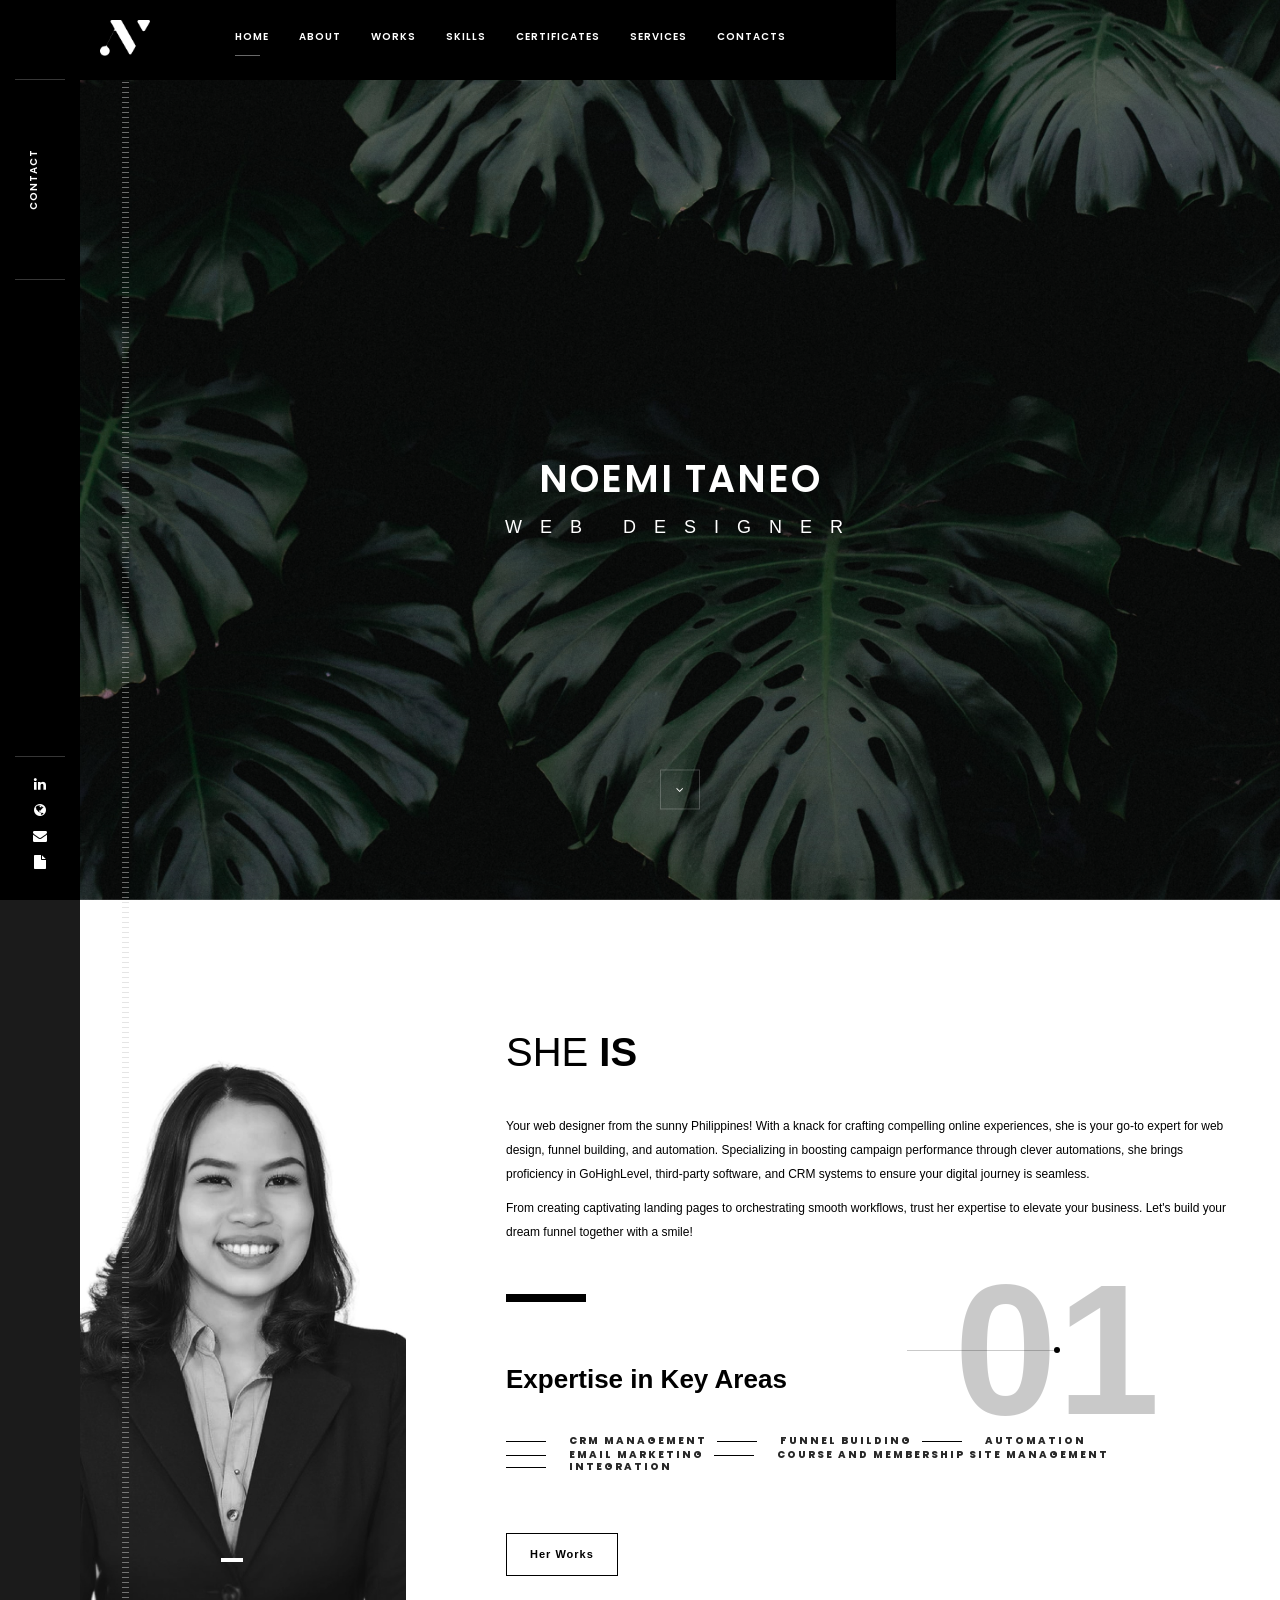
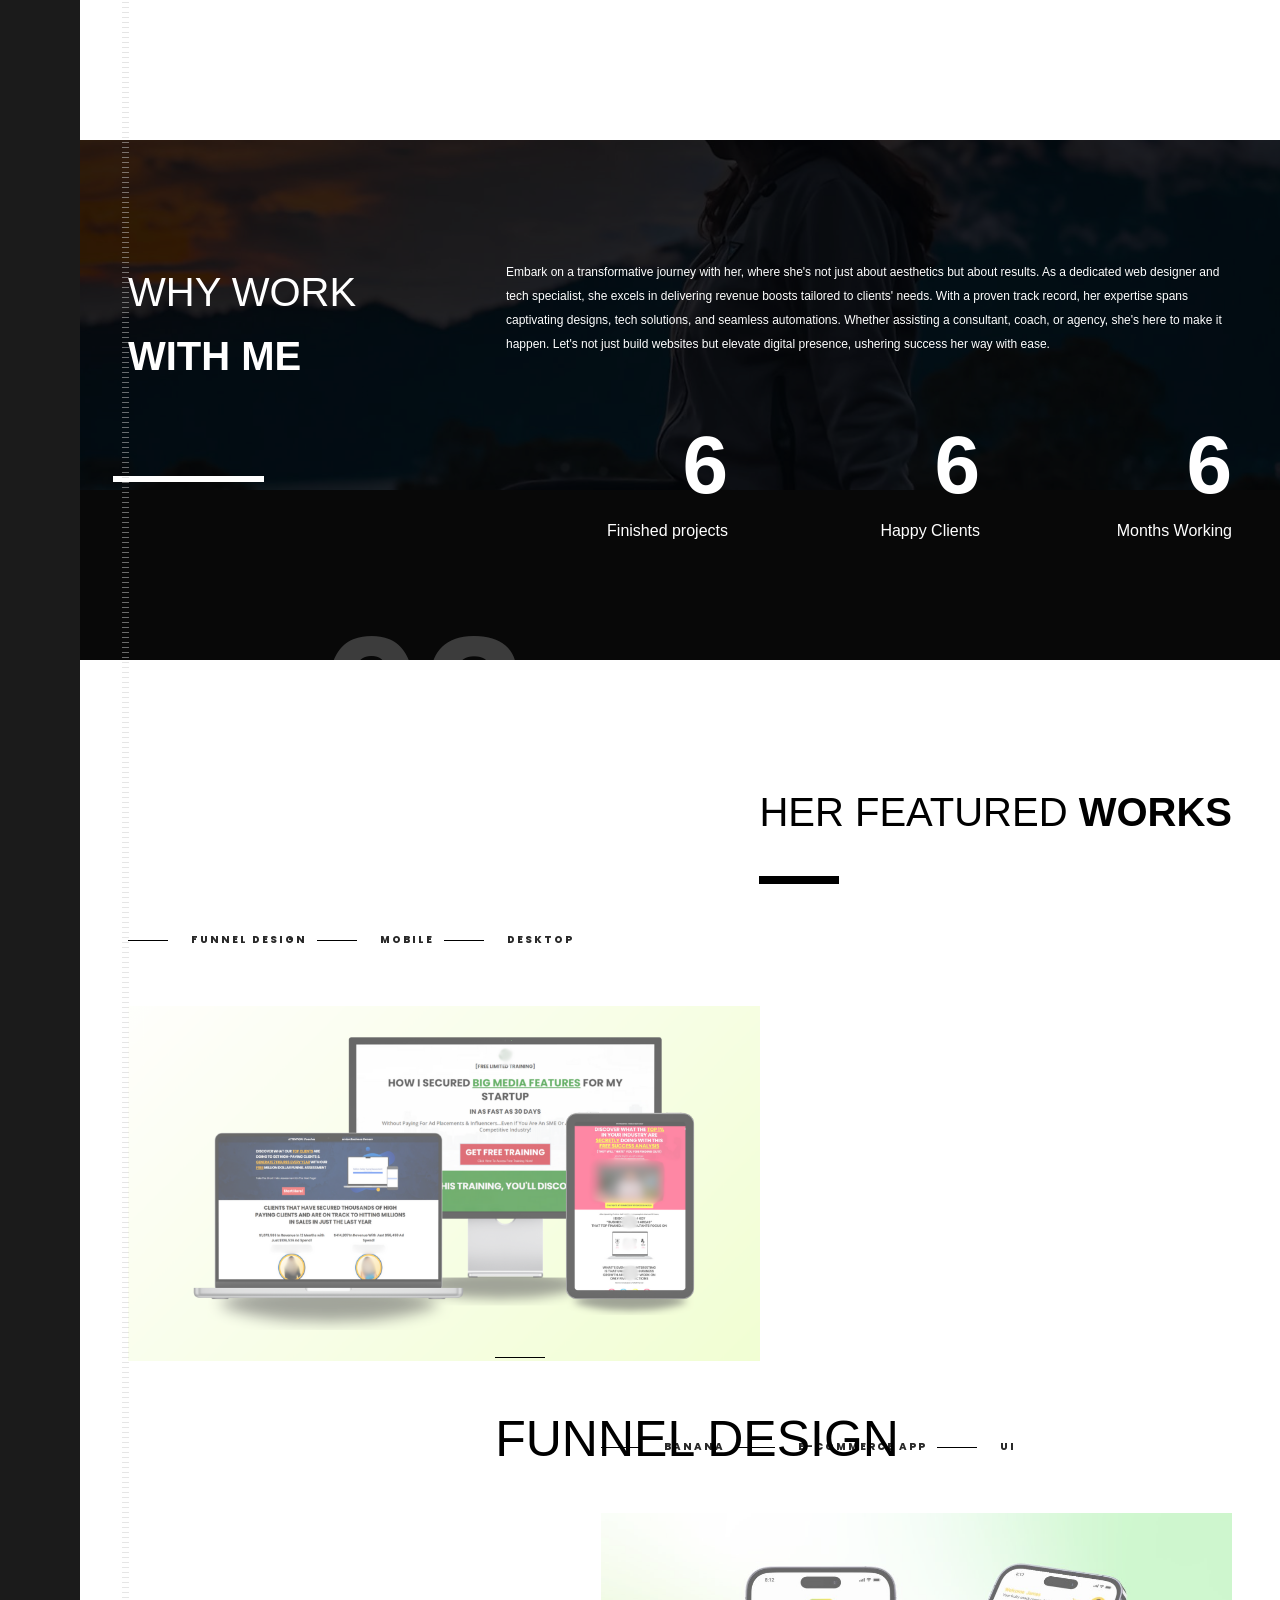
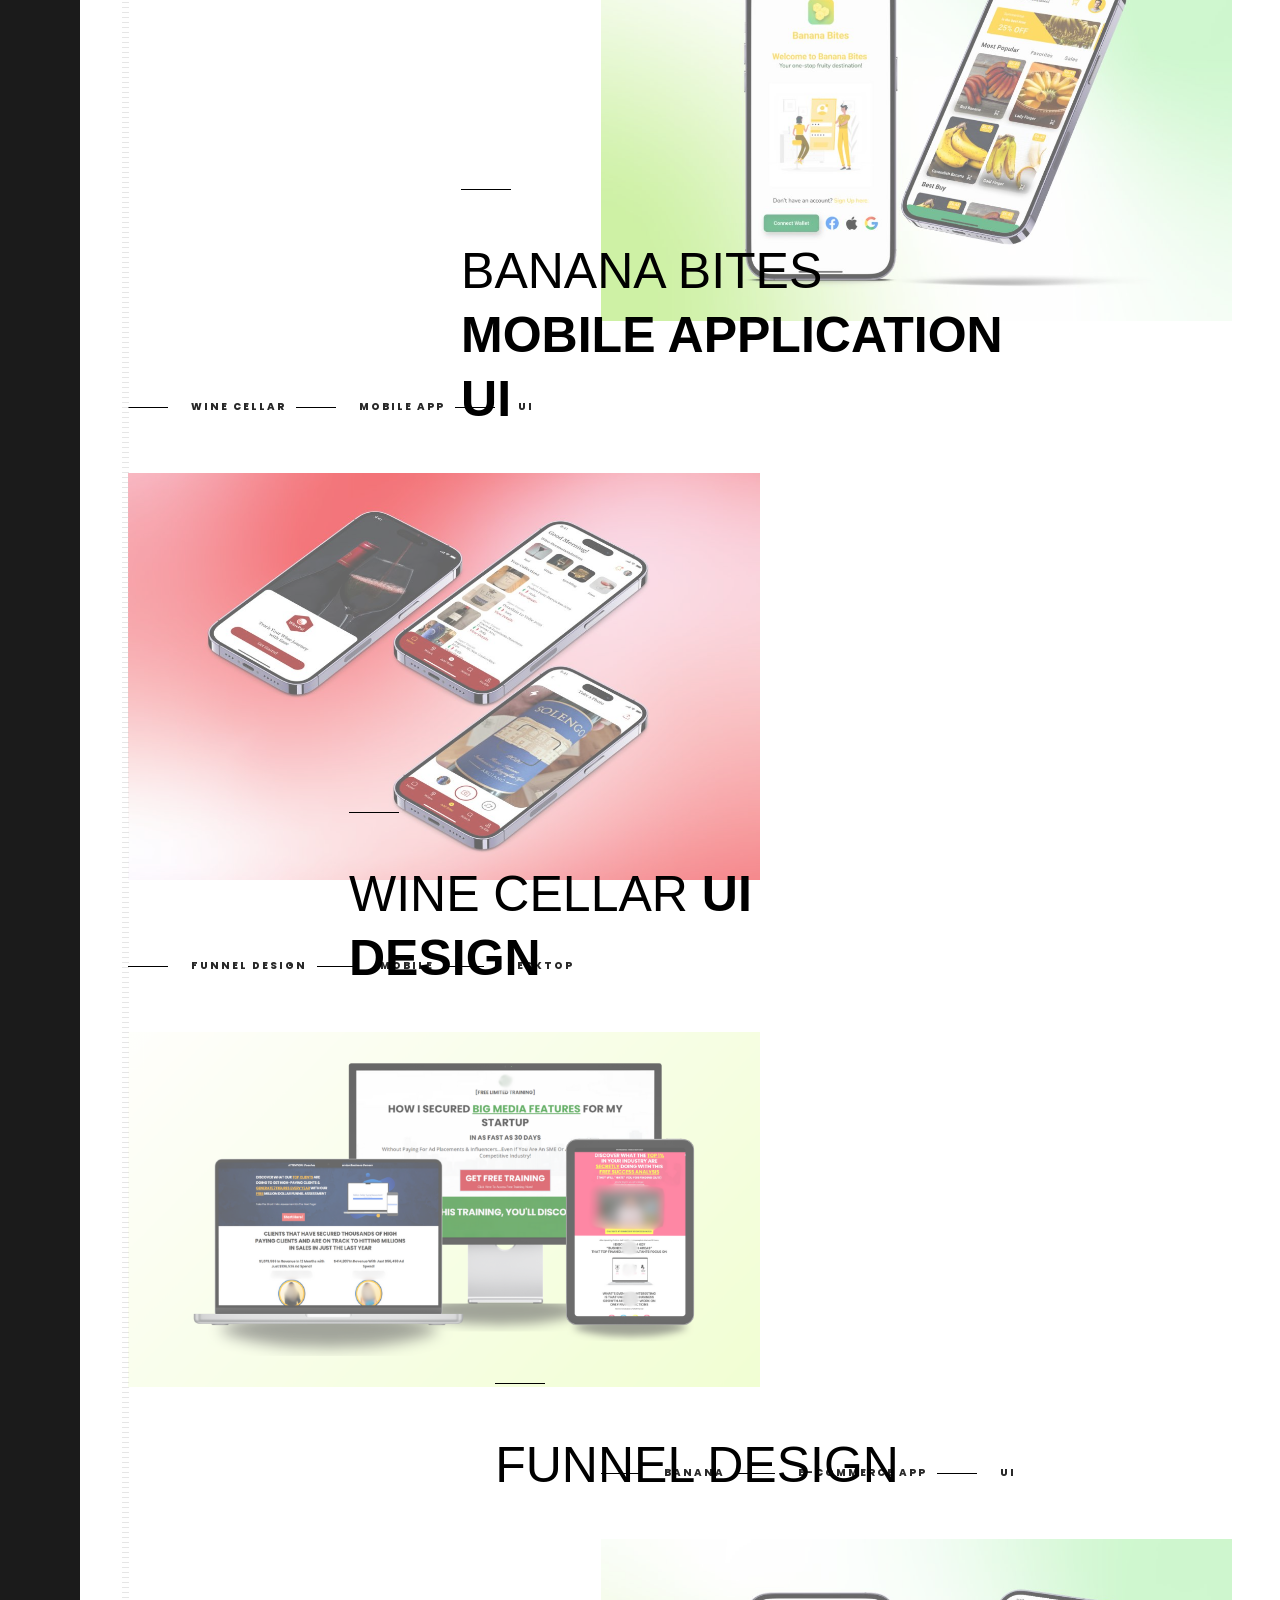
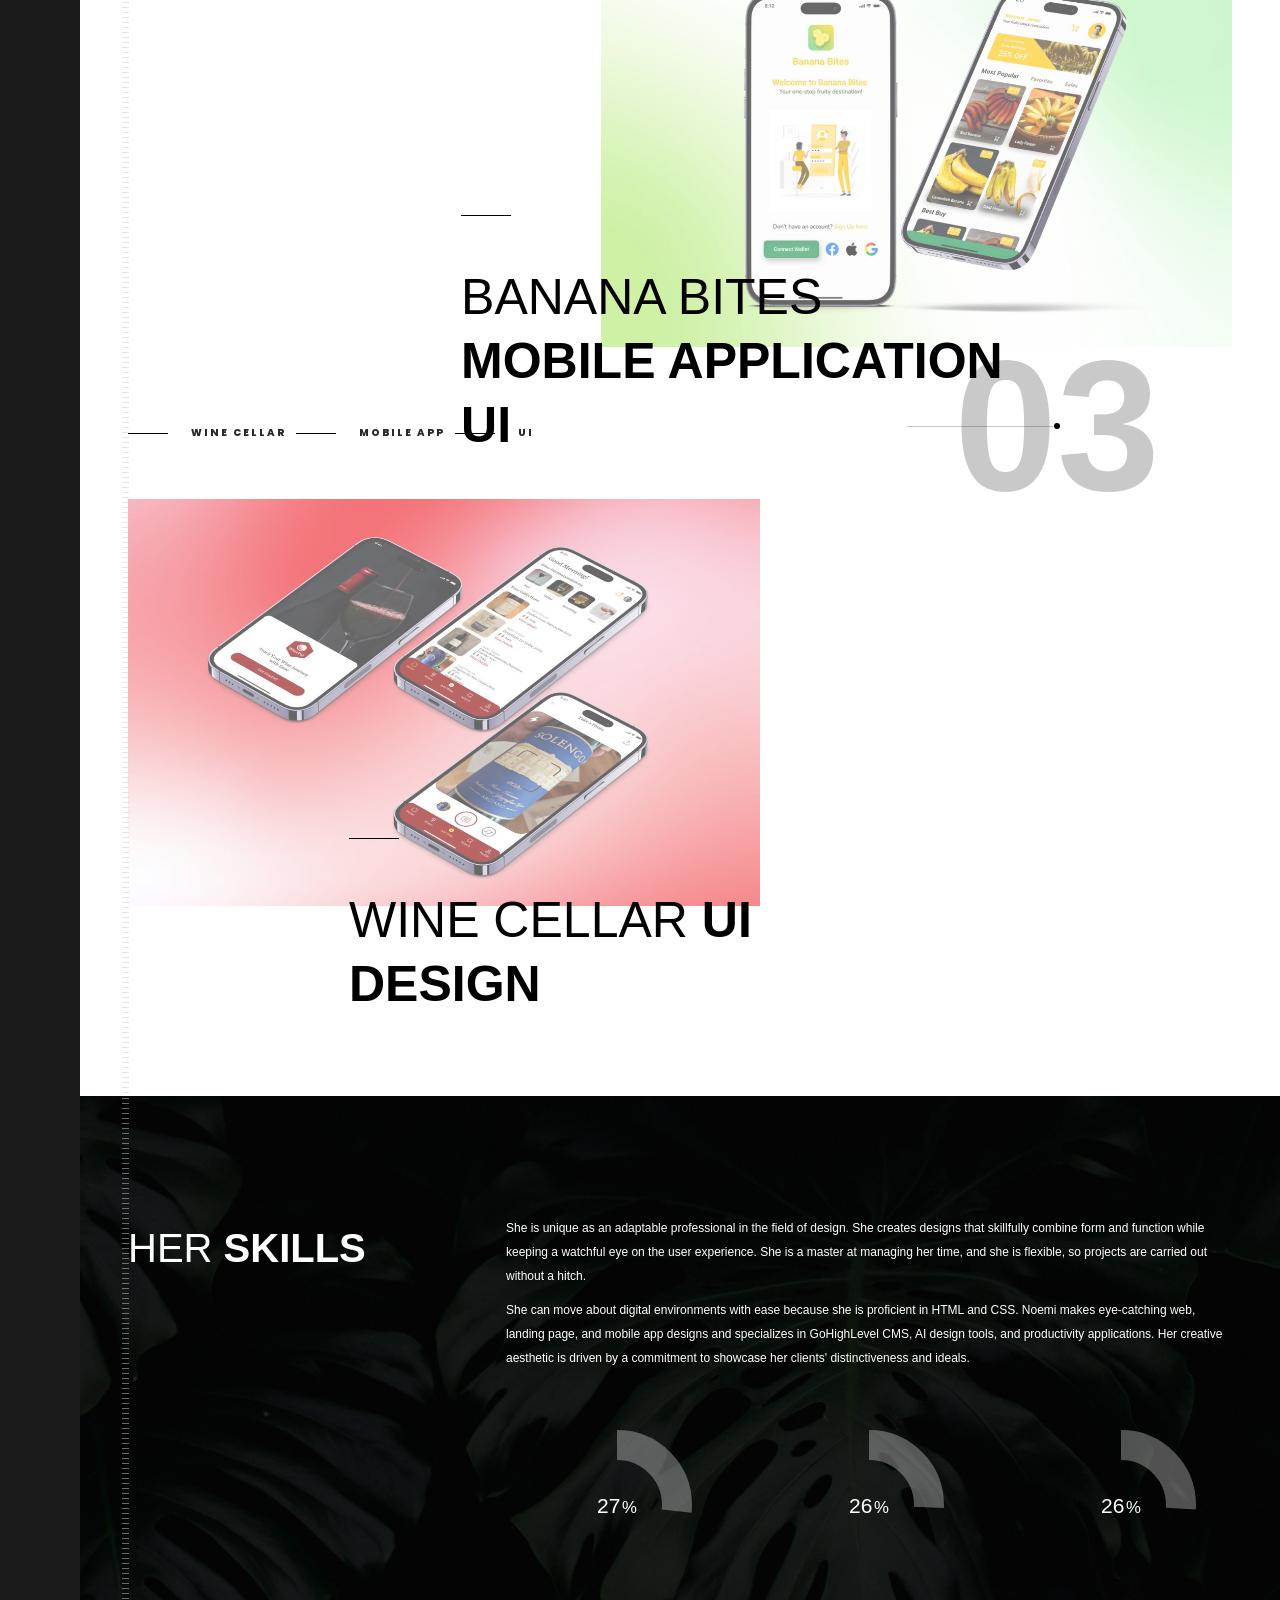
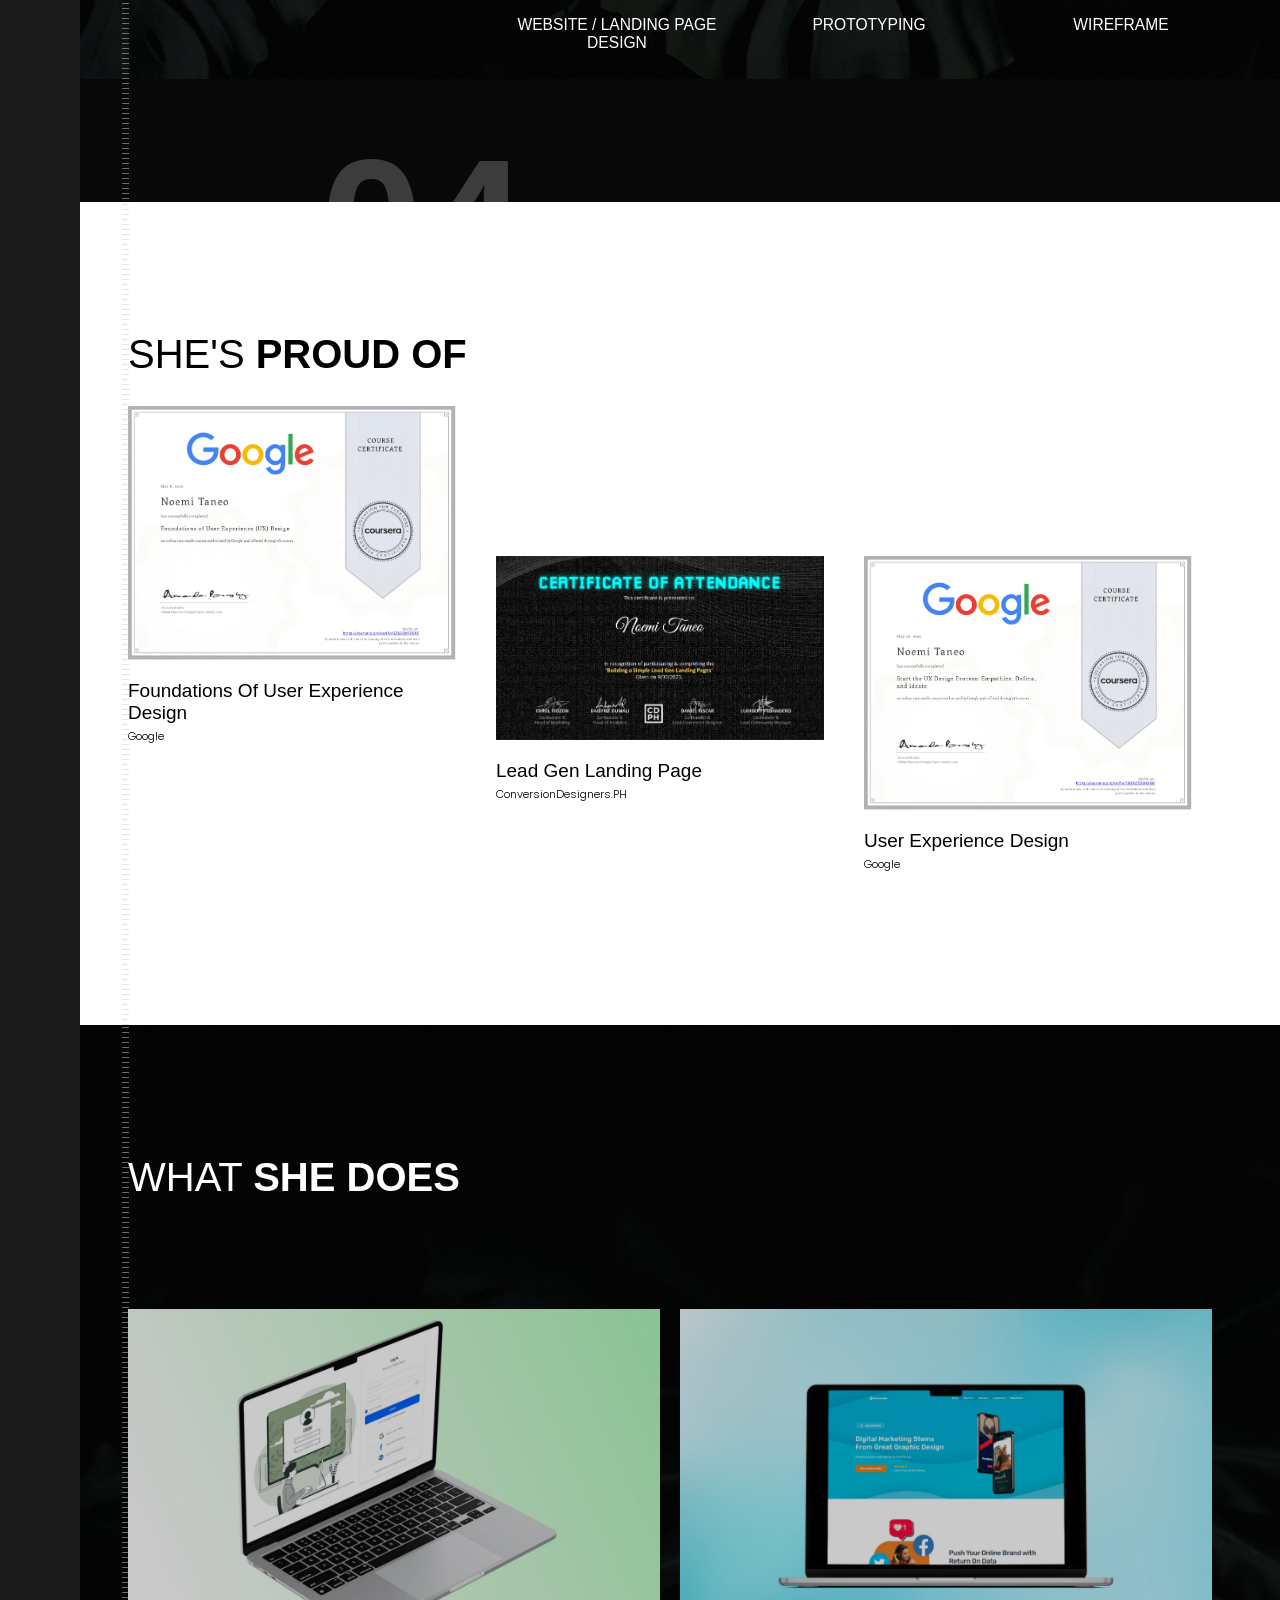
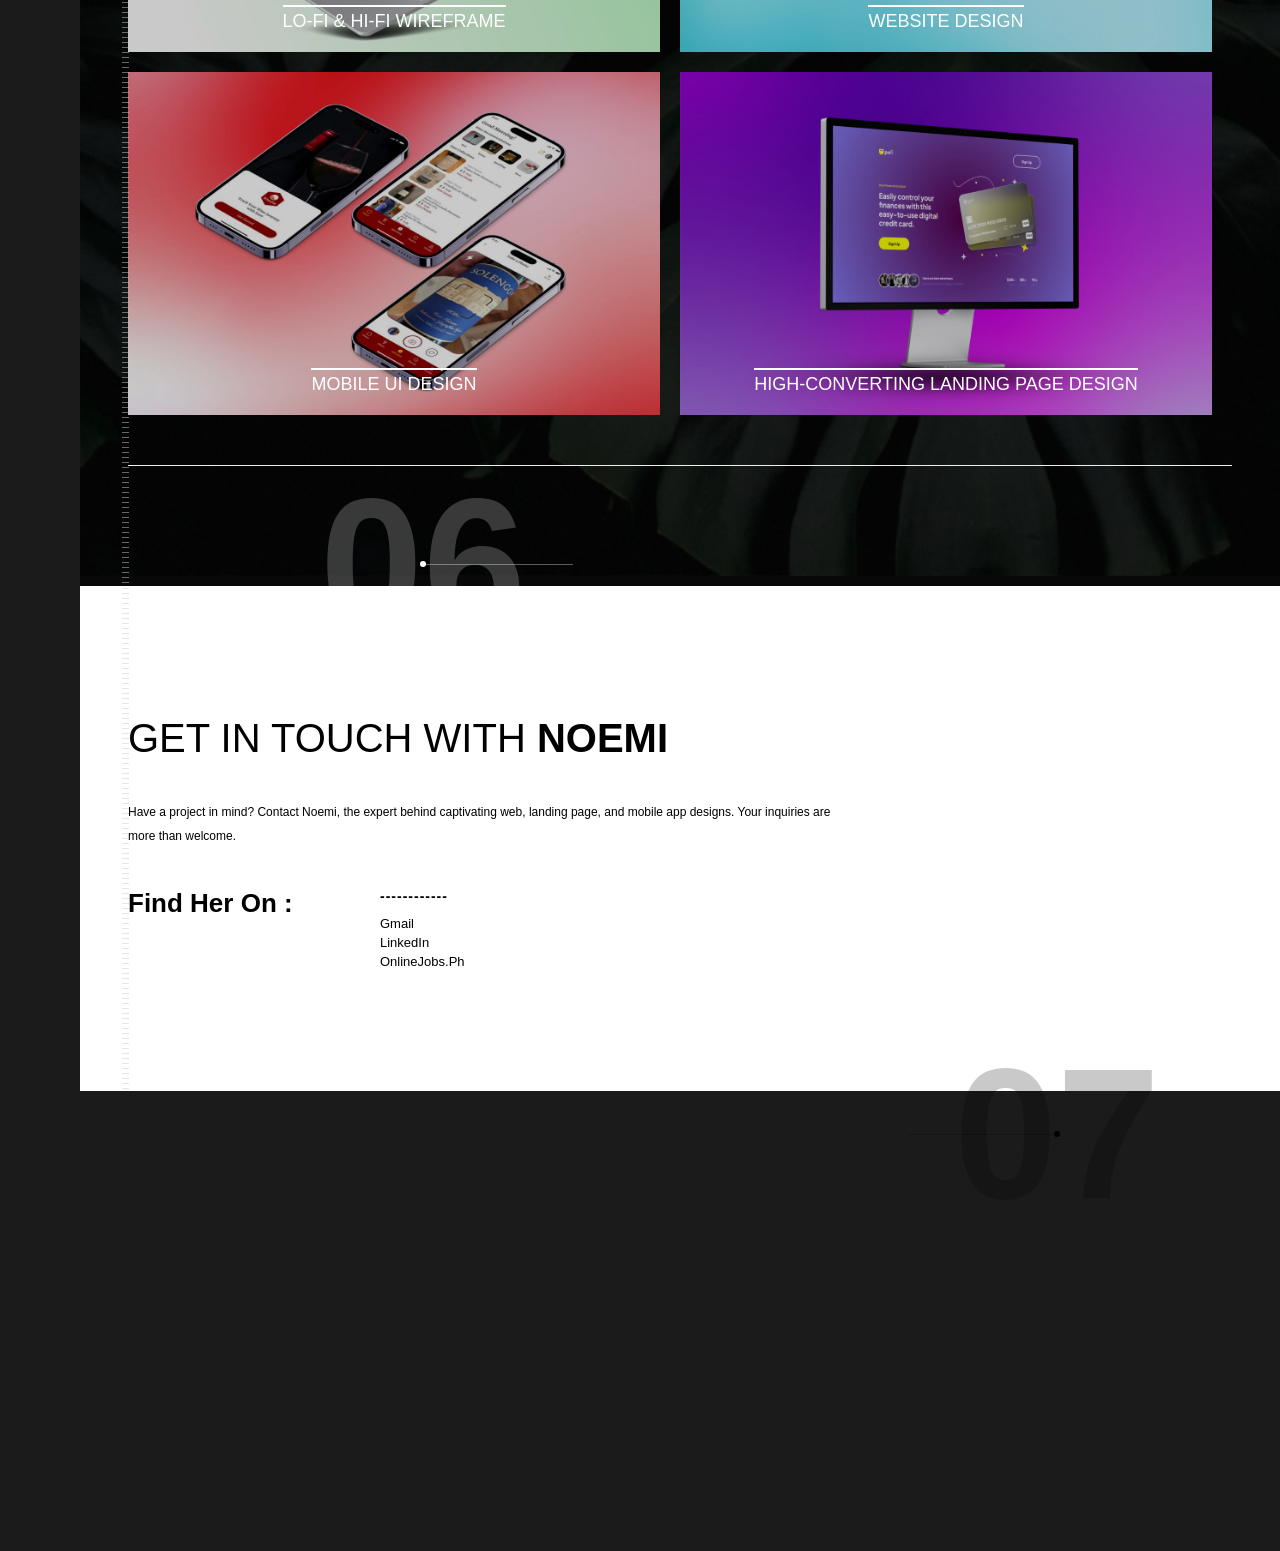
==== commit 8e66865e: "asd asd" ====
--- a/index.html
+++ b/index.html
@@ -324,6 +324,8 @@
                 </div>
                 <!--  section title end  -->
                 <!--  Parallax items  -->
+
+                 <!--  Her works  -->
                 <!-- 1 -->
                 <div class="row">
                   <div class="col-md-7">
@@ -349,7 +351,127 @@
                       >
                         <div class="parallax-deck-item">
                           <h3>
-                            Sales Dashboard <strong>Hi-Fi Wireframe</strong>
+                            Funnel Design
+                          </h3>
+                          <!-- <a
+                            href="portfolio-single.html"
+                            class="btn anim-button fl-l"
+                            ><span>View Project</span
+                            ><i class="fa fa-long-arrow-right"></i
+                          ></a> -->
+                        </div>
+                      </div>
+                    </div>
+                  </div>
+                  <div class="col-md-5"></div>
+                </div>
+                <!-- 1 end-->
+                <!-- 2 -->
+                <div class="row">
+                  <div class="col-md-5"></div>
+                  <div class="col-md-7">
+                    <div class="parallax-item right-direction">
+                      <div class="paralax-media">
+                        <ul class="creat-list">
+                          <li><a href="#">Banana</a></li>
+                          <li><a href="#">E-Commerce App</a></li>
+                          <li><a href="#">UI</a></li>
+                        </ul>
+                        <div class="paralax-wrap">
+                          <img
+                            src="images/my_assets/works/2.jpg"
+                            class="respimg"
+                            alt=""
+                          />
+                        </div>
+                      </div>
+                      <div
+                        class="parallax-deck"
+                        data-top-bottom="transform: translateY(-200px);"
+                        data-bottom-top="transform: translateY(200px);"
+                      >
+                        <div class="parallax-deck-item">
+                          <h3>
+                            Banana Bites
+                            <strong>Mobile Application UI</strong>
+                          </h3>
+                          <!-- <a
+                            href="portfolio-single.html"
+                            class="btn anim-button fl-l"
+                            ><span>View Project</span
+                            ><i class="fa fa-long-arrow-right"></i
+                          ></a> -->
+                        </div>
+                      </div>
+                    </div>
+                  </div>
+                </div>
+                <!-- 2 end-->
+                <!-- 3 -->
+                <div class="row">
+                  <div class="col-md-7">
+                    <div class="parallax-item left-direction">
+                      <div class="paralax-media">
+                        <ul class="creat-list">
+                          <li><a href="#">Wine Cellar</a></li>
+                          <li><a href="#">Mobile App</a></li>
+                          <li><a href="#">UI</a></li>
+                        </ul>
+                        <div class="paralax-wrap">
+                          <img
+                            src="images/my_assets/works/3.jpg"
+                            class="respimg"
+                            alt=""
+                          />
+                        </div>
+                      </div>
+                      <div
+                        class="parallax-deck"
+                        data-top-bottom="transform: translateY(-200px);"
+                        data-bottom-top="transform: translateY(200px);"
+                      >
+                        <div class="parallax-deck-item">
+                          <h3>Wine Cellar <strong>UI Design</strong></h3>
+                          <!-- <a
+                            href="portfolio-single.html"
+                            class="btn anim-button fl-l"
+                            ><span>View Project</span
+                            ><i class="fa fa-long-arrow-right"></i
+                          ></a> -->
+                        </div>
+                      </div>
+                    </div>
+                  </div>
+                  <div class="col-md-5"></div>
+                </div>
+                <!-- 3 end-->
+   <!-- For Fun Design -->
+                 <!-- 1 -->
+                 <div class="row">
+                  <div class="col-md-7">
+                    <div class="parallax-item left-direction">
+                      <div class="paralax-media">
+                        <ul class="creat-list">
+                          <li><a href="#">Funnel Design</a></li>
+                          <li><a href="#">Mobile</a></li>
+                          <li><a href="#">Desktop</a></li>
+                        </ul>
+                        <div class="paralax-wrap">
+                          <img
+                            src="images/my_assets/works/Landing Page.png"
+                            class="respimg"
+                            alt=""
+                          />
+                        </div>
+                      </div>
+                      <div
+                        class="parallax-deck"
+                        data-top-bottom="transform: translateY(-200px);"
+                        data-bottom-top="transform: translateY(200px);"
+                      >
+                        <div class="parallax-deck-item">
+                          <h3>
+                            Funnel Design
                           </h3>
                           <!-- <a
                             href="portfolio-single.html"
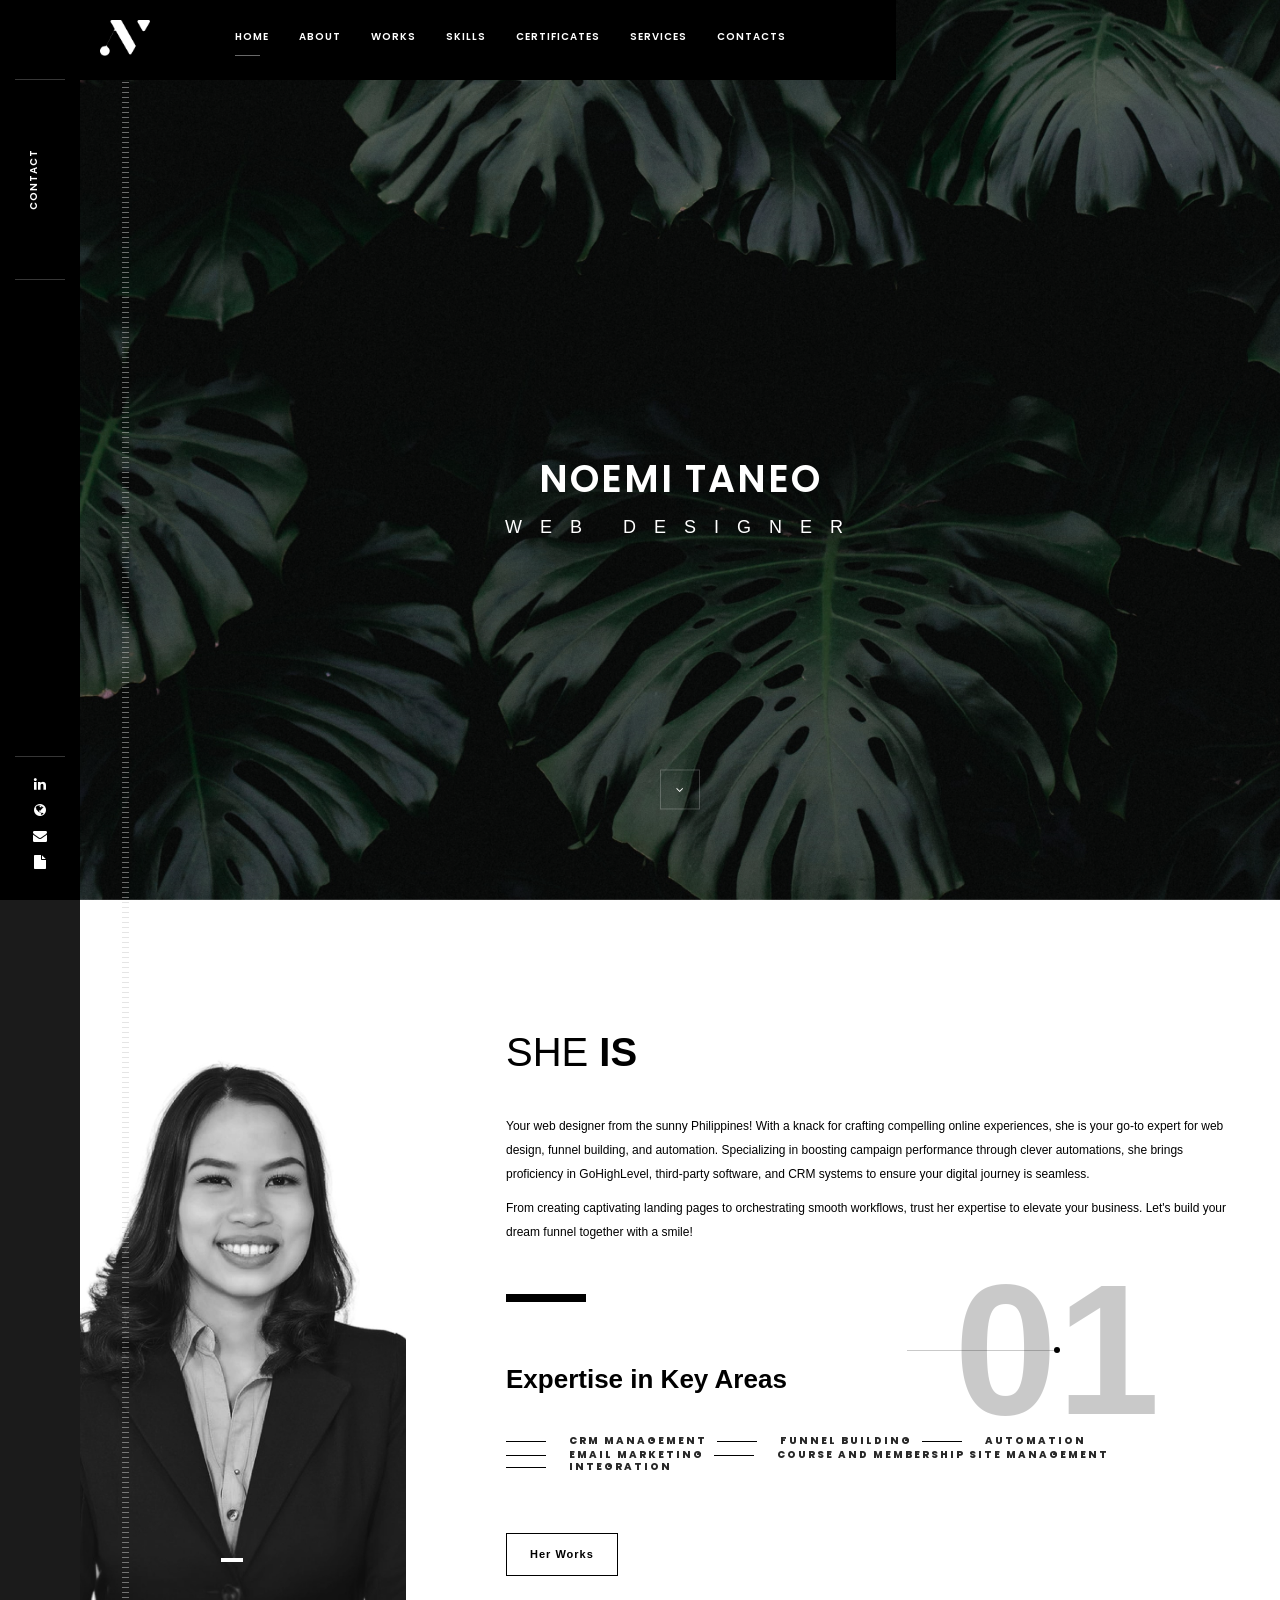
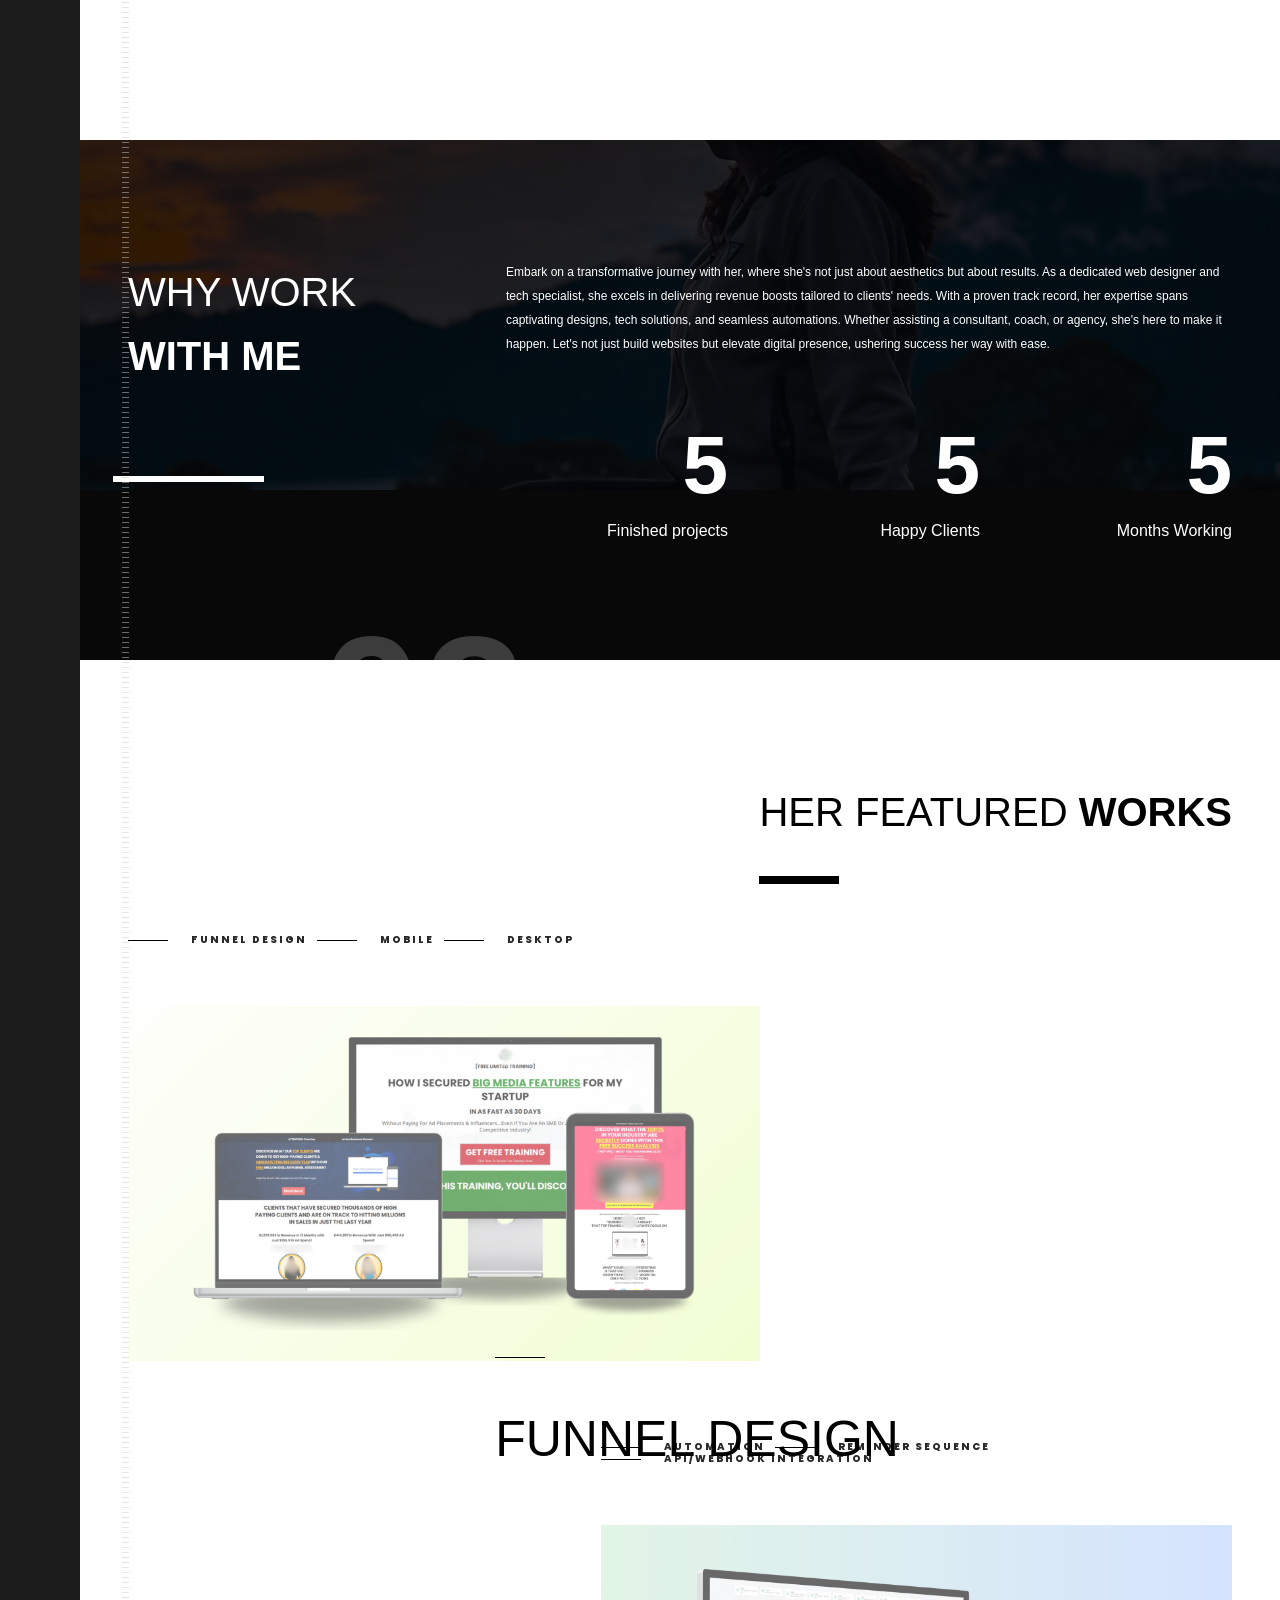
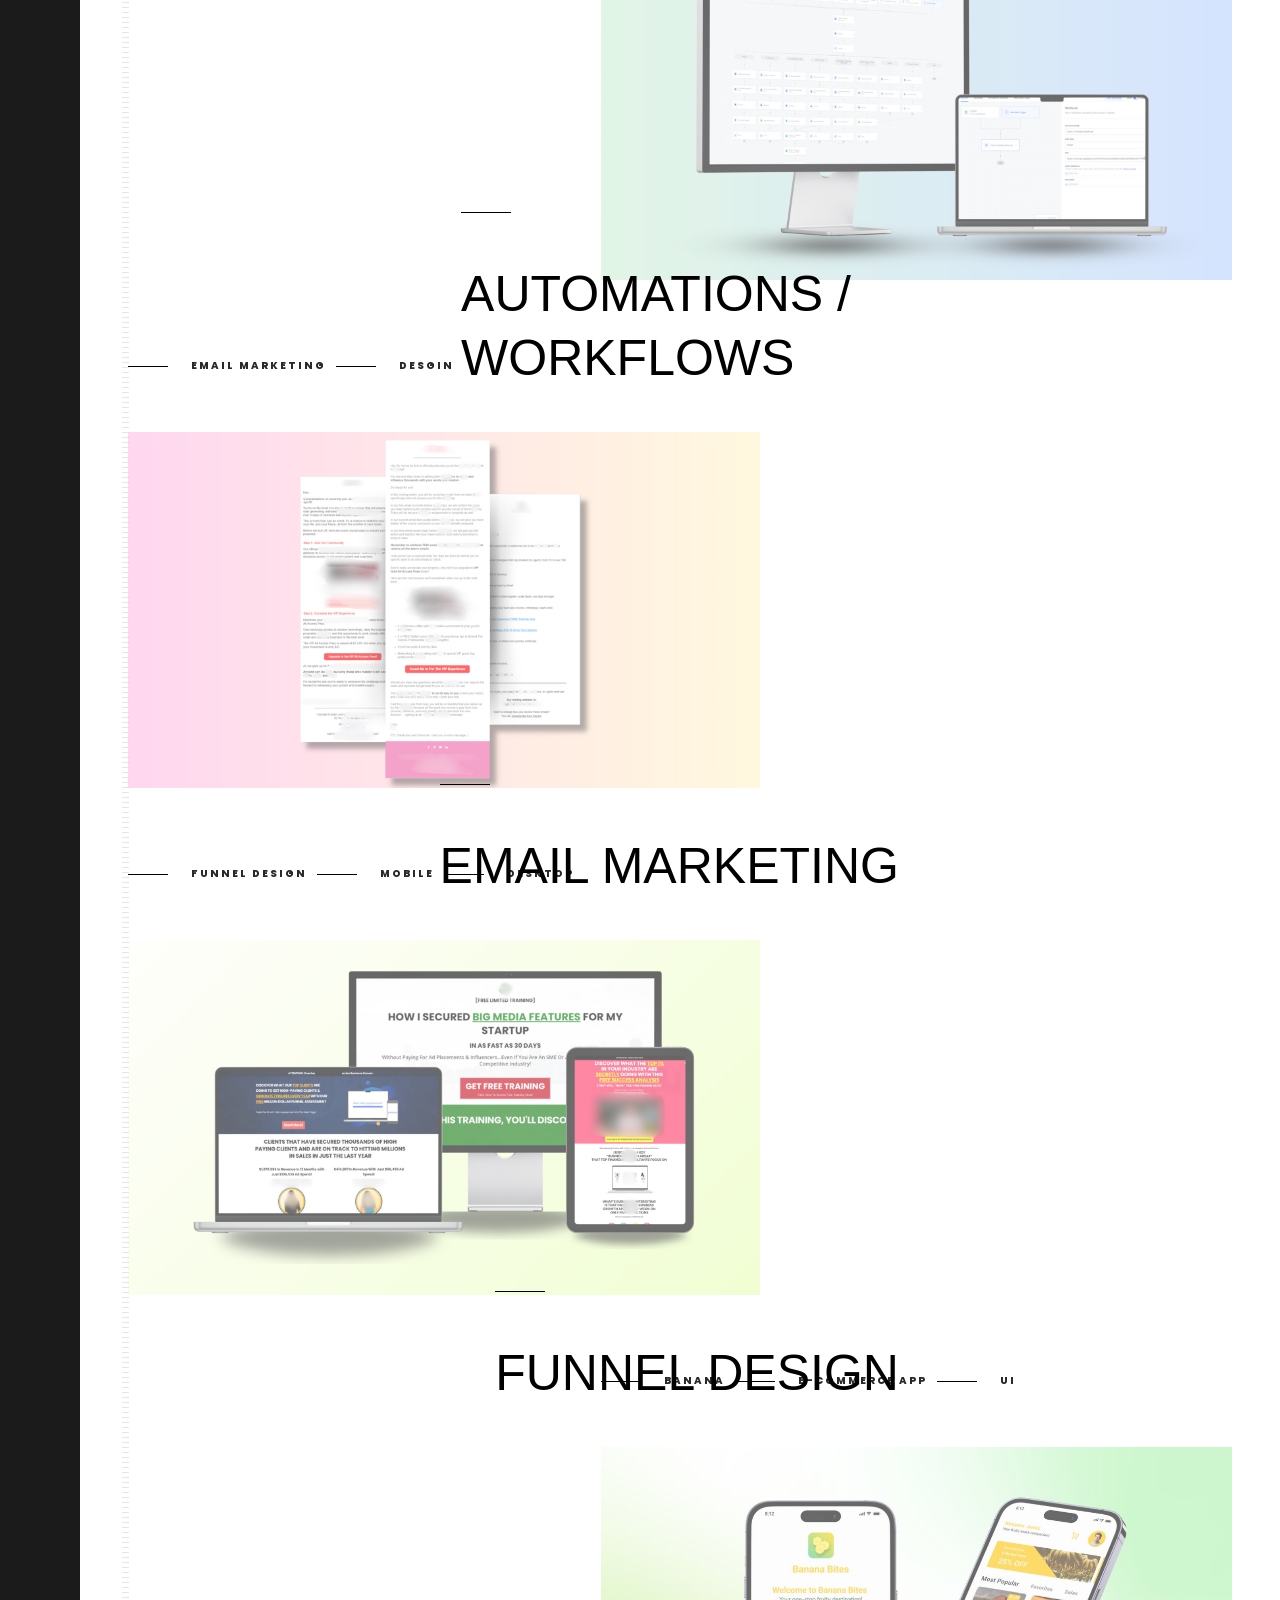
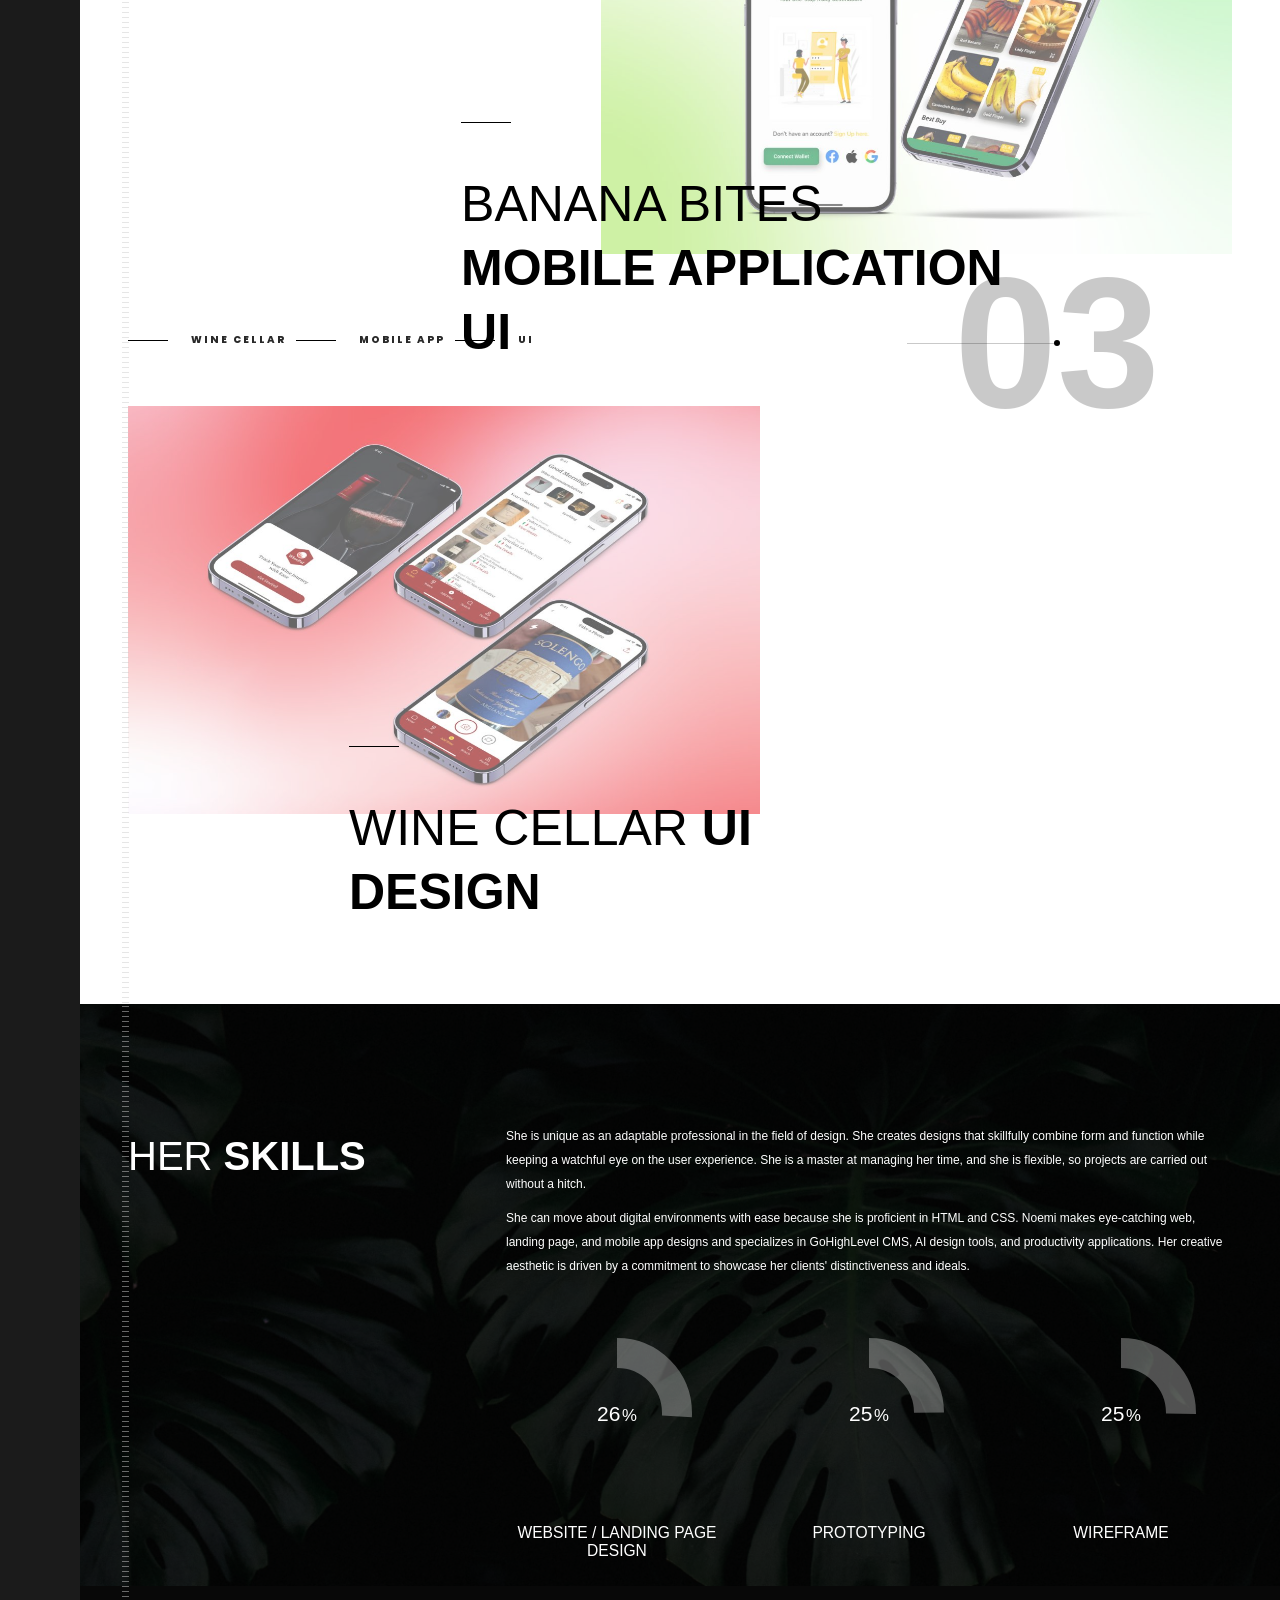
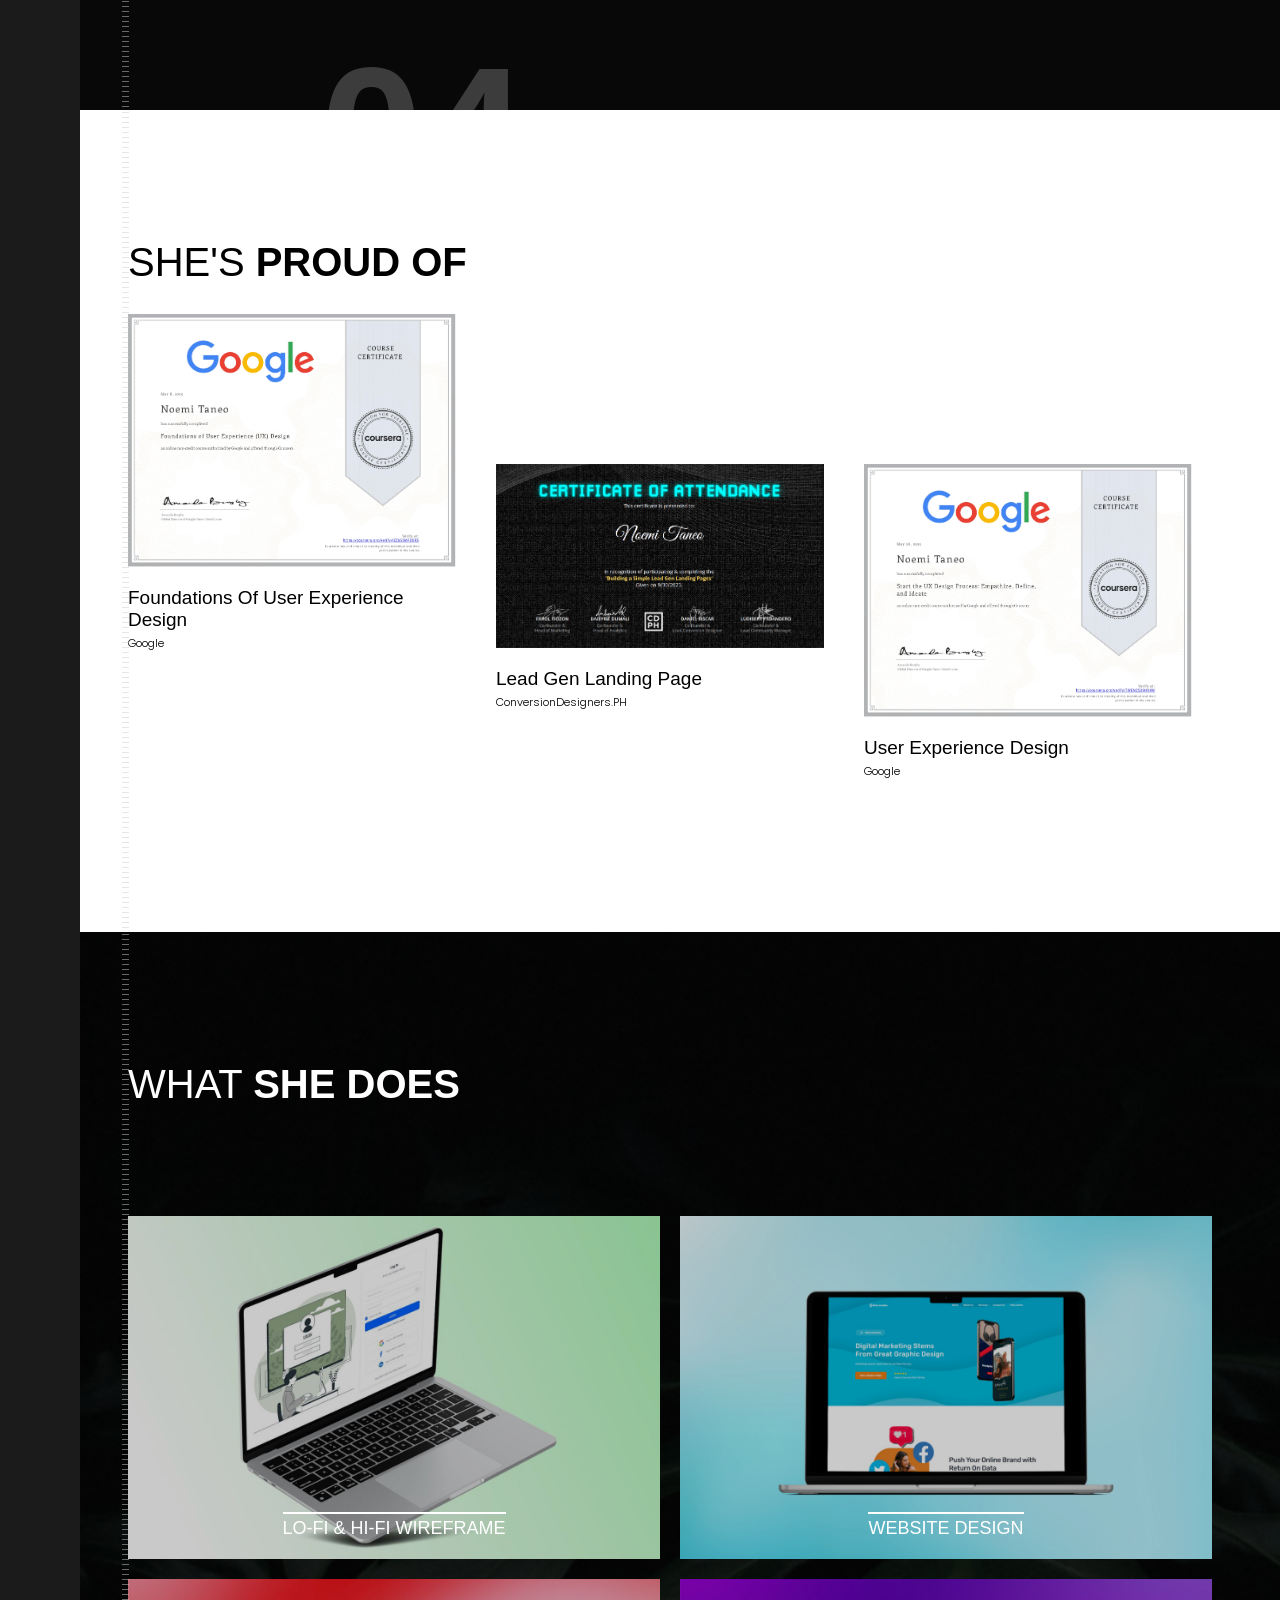
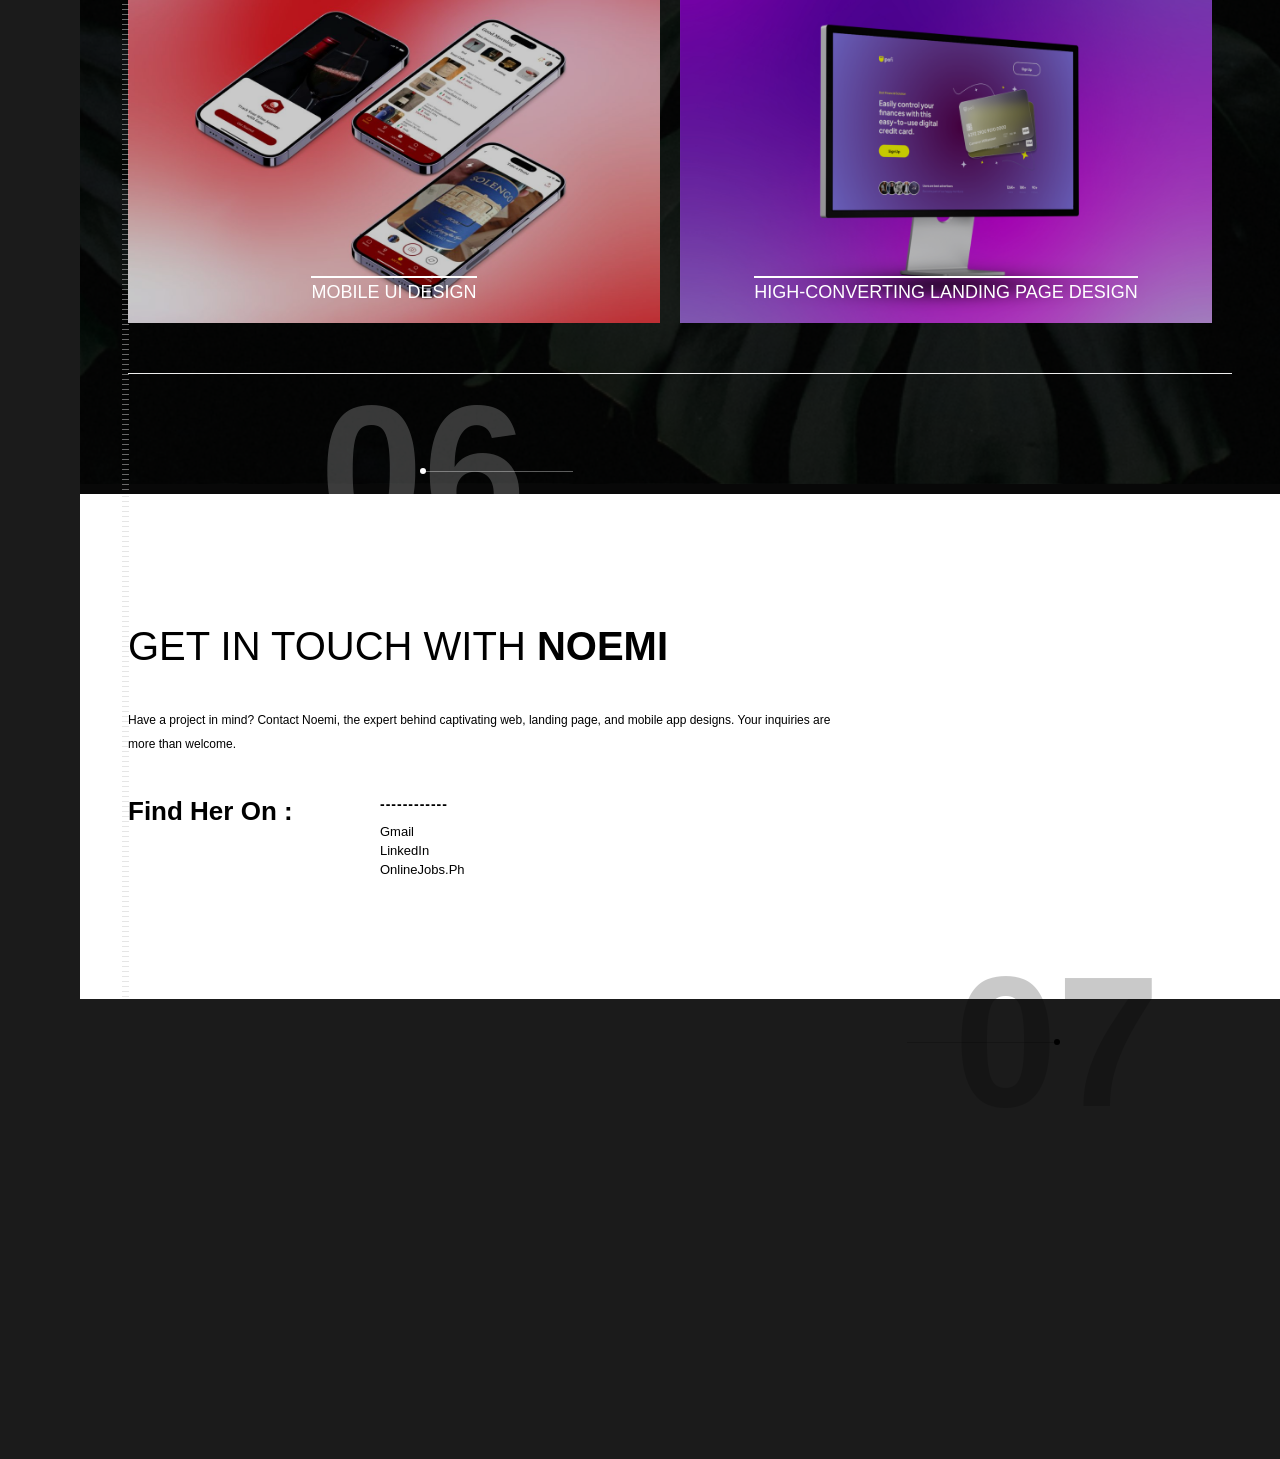
==== commit 87d51b14: "Update index.html" ====
--- a/index.html
+++ b/index.html
@@ -373,13 +373,13 @@
                     <div class="parallax-item right-direction">
                       <div class="paralax-media">
                         <ul class="creat-list">
-                          <li><a href="#">Banana</a></li>
-                          <li><a href="#">E-Commerce App</a></li>
-                          <li><a href="#">UI</a></li>
+                          <li><a href="#">Automation</a></li>
+                          <li><a href="#">Reminder Sequence</a></li>
+                          <li><a href="#">API/Webhook Integration</a></li>
                         </ul>
                         <div class="paralax-wrap">
                           <img
-                            src="images/my_assets/works/2.jpg"
+                            src="images/my_assets/works/Automation.png"
                             class="respimg"
                             alt=""
                           />
@@ -392,9 +392,8 @@
                       >
                         <div class="parallax-deck-item">
                           <h3>
-                            Banana Bites
-                            <strong>Mobile Application UI</strong>
-                          </h3>
+                            Automations / Workflows
+                           </h3>
                           <!-- <a
                             href="portfolio-single.html"
                             class="btn anim-button fl-l"
@@ -413,13 +412,13 @@
                     <div class="parallax-item left-direction">
                       <div class="paralax-media">
                         <ul class="creat-list">
-                          <li><a href="#">Wine Cellar</a></li>
-                          <li><a href="#">Mobile App</a></li>
-                          <li><a href="#">UI</a></li>
+                          <li><a href="#">Email Marketing</a></li>
+                          <li><a href="#">Desgin</a></li>
+                        
                         </ul>
                         <div class="paralax-wrap">
                           <img
-                            src="images/my_assets/works/3.jpg"
+                            src="images/my_assets/works/Email Design.png"
                             class="respimg"
                             alt=""
                           />
@@ -431,7 +430,7 @@
                         data-bottom-top="transform: translateY(200px);"
                       >
                         <div class="parallax-deck-item">
-                          <h3>Wine Cellar <strong>UI Design</strong></h3>
+                          <h3>Email Marketing </h3>
                           <!-- <a
                             href="portfolio-single.html"
                             class="btn anim-button fl-l"
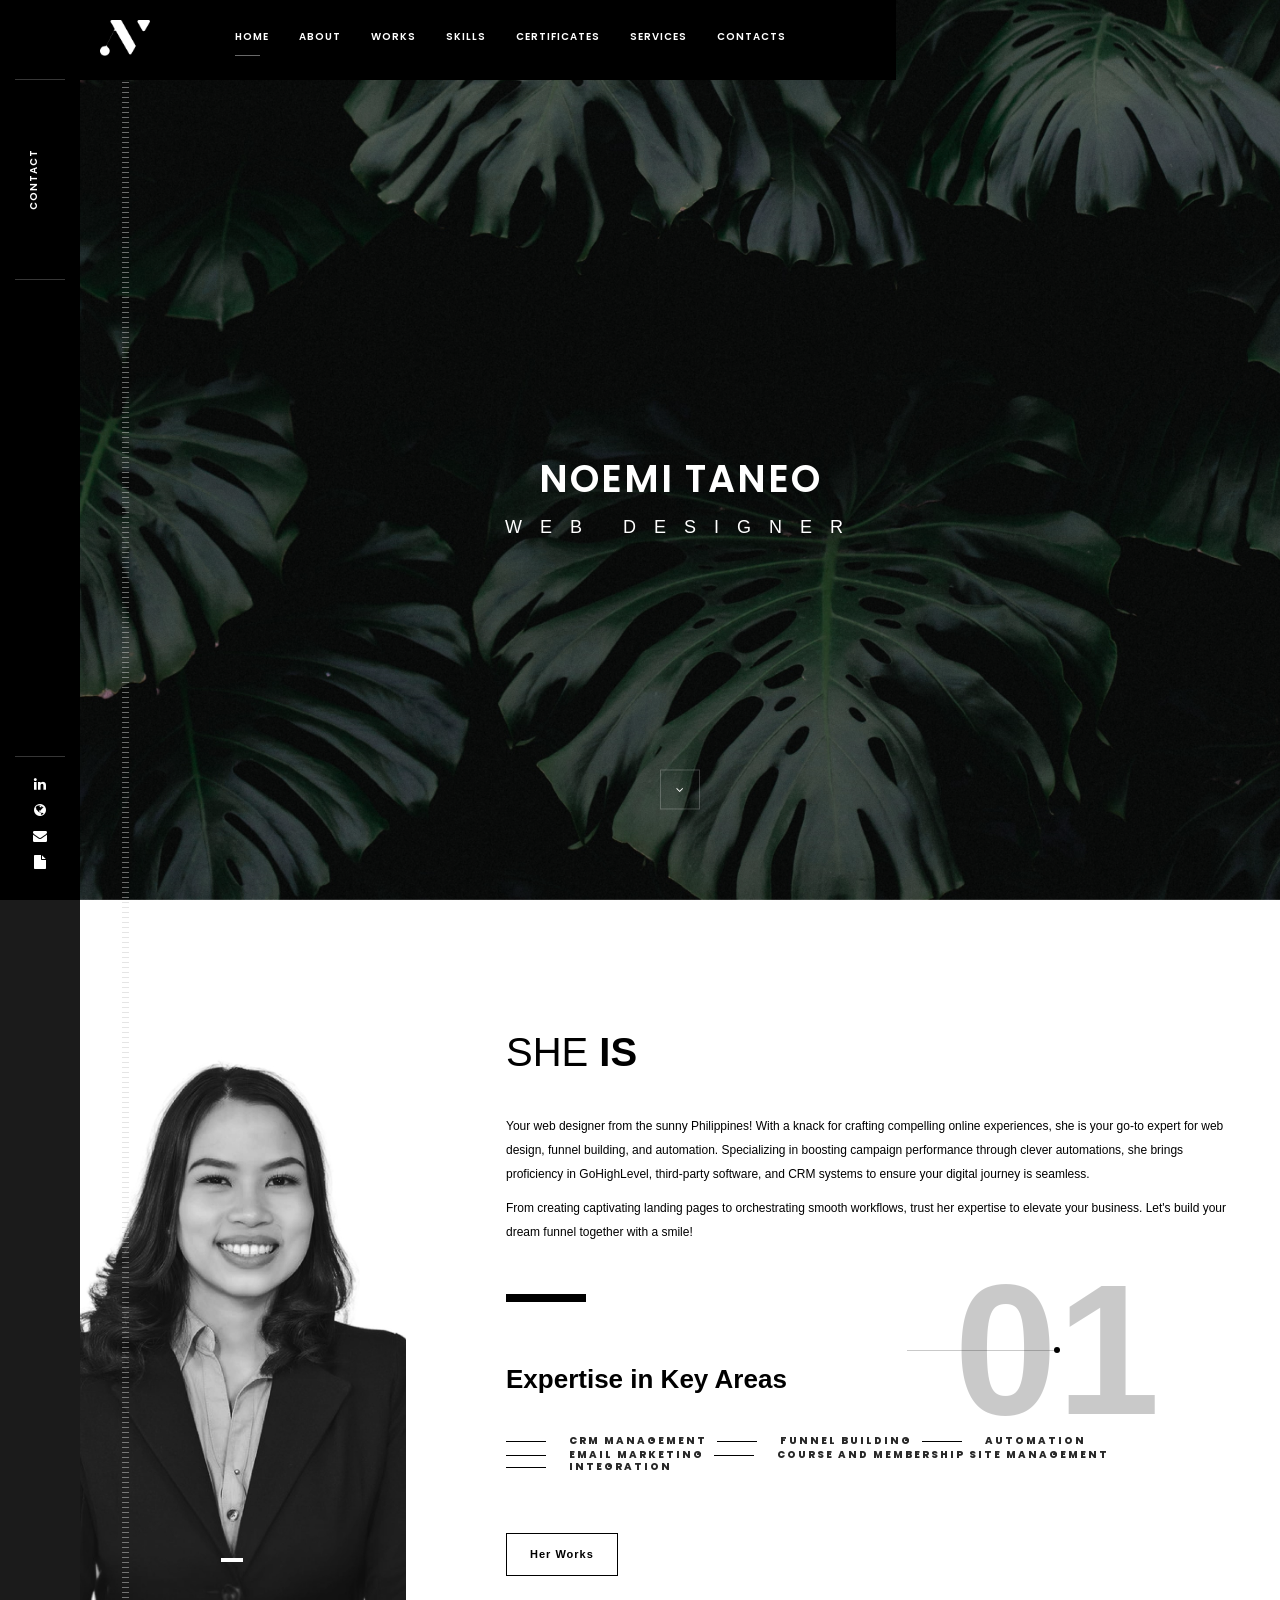
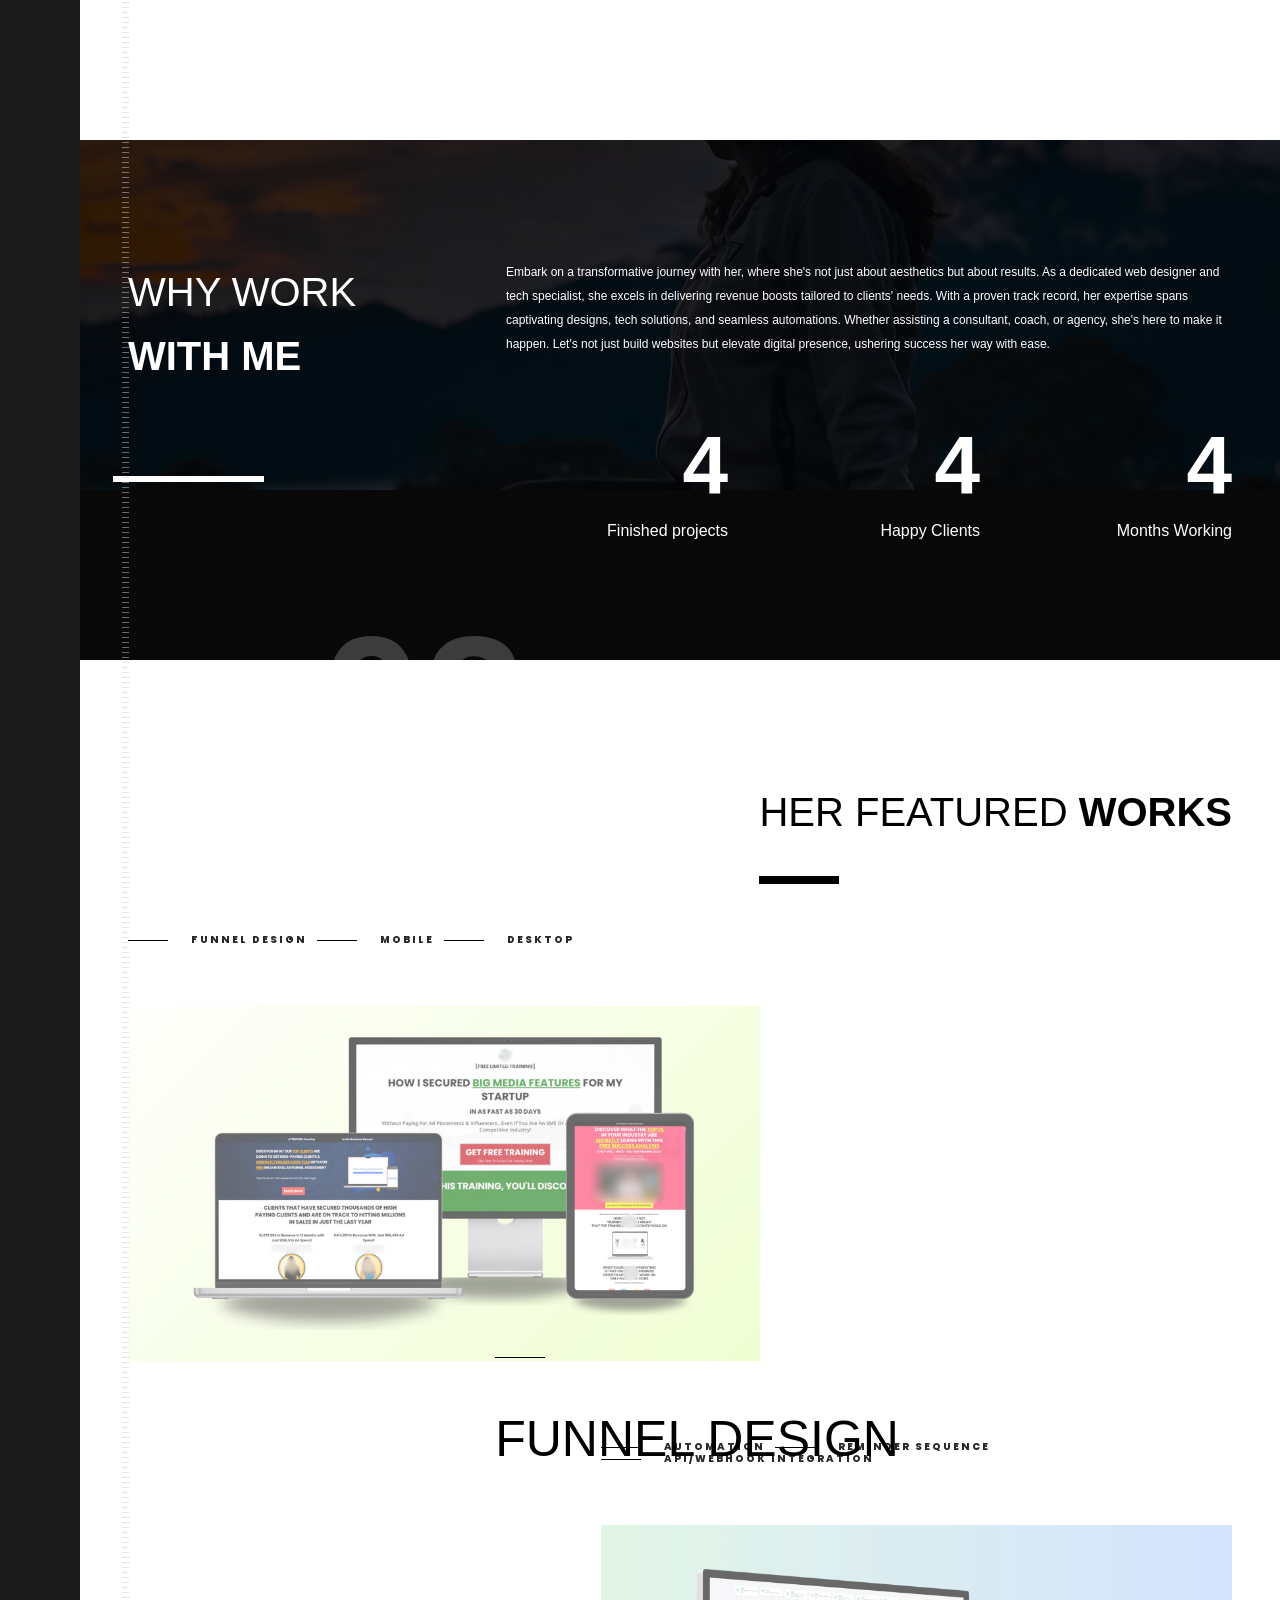
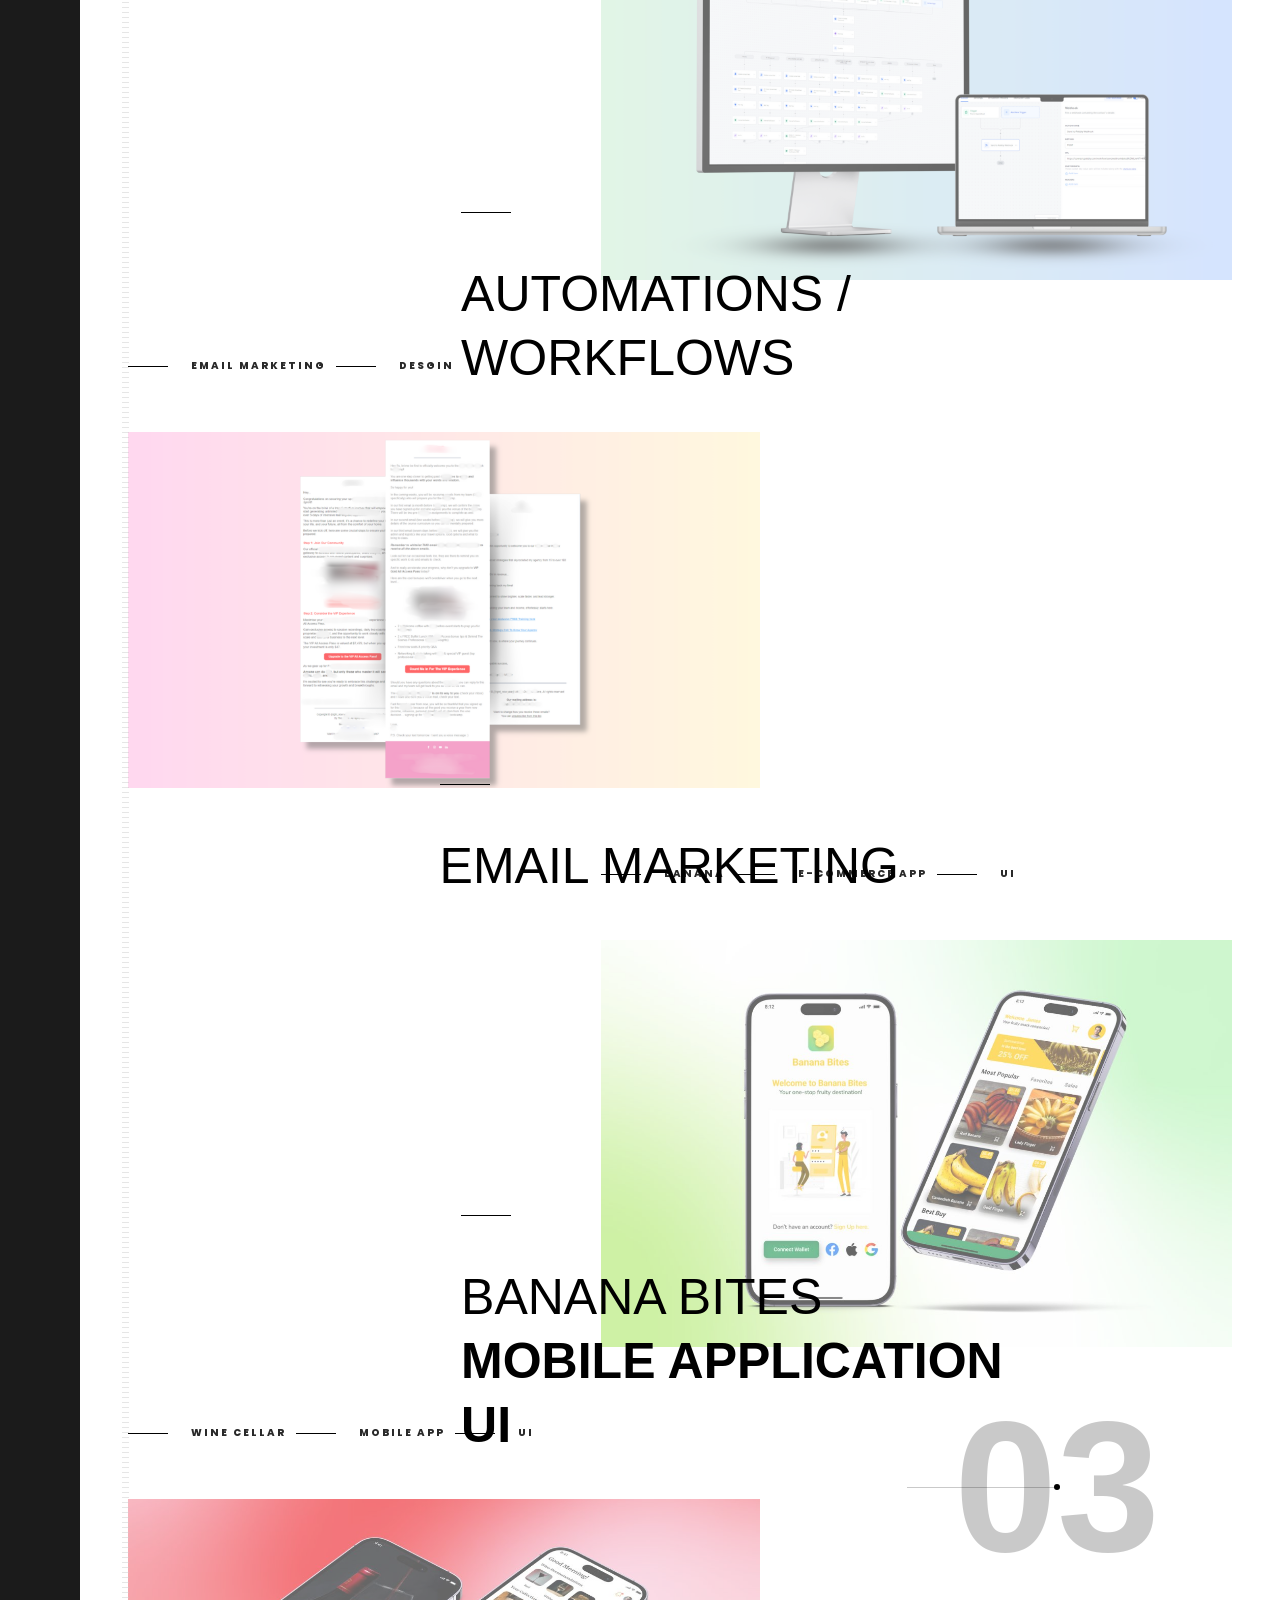
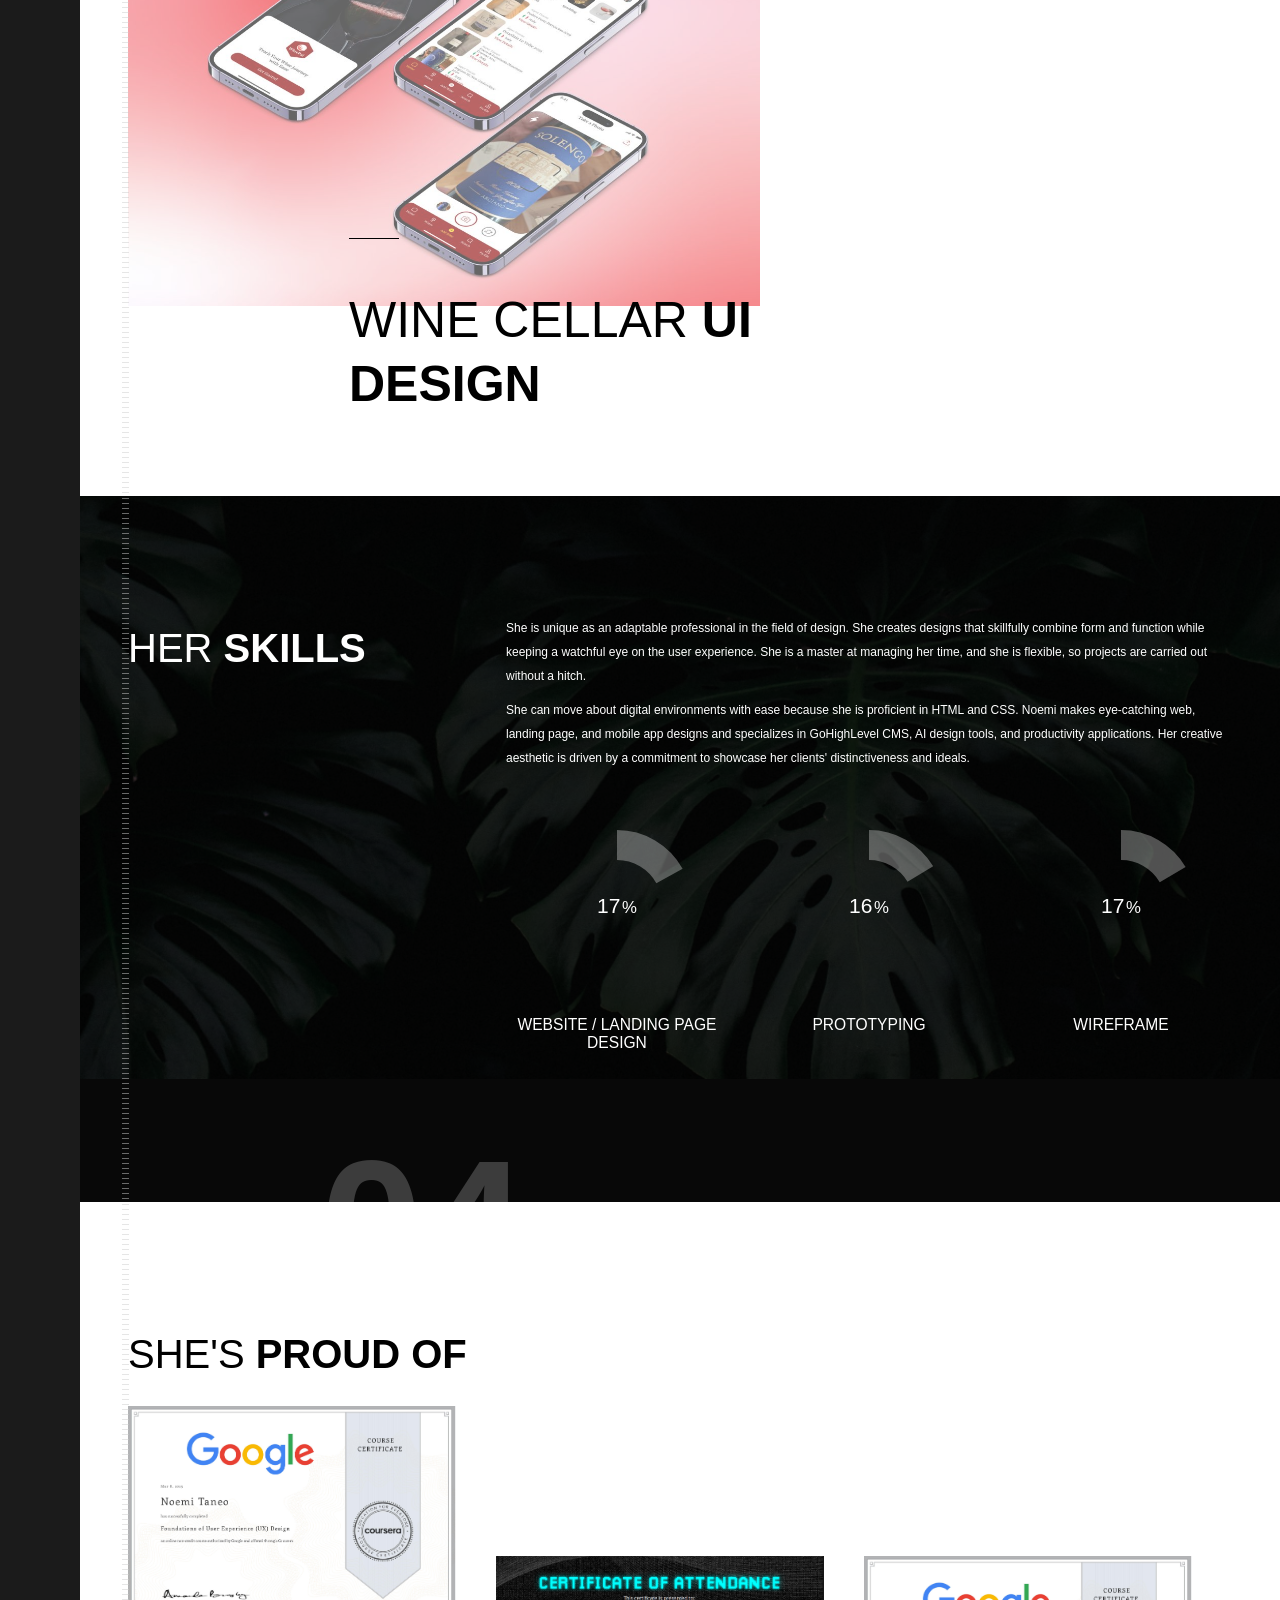
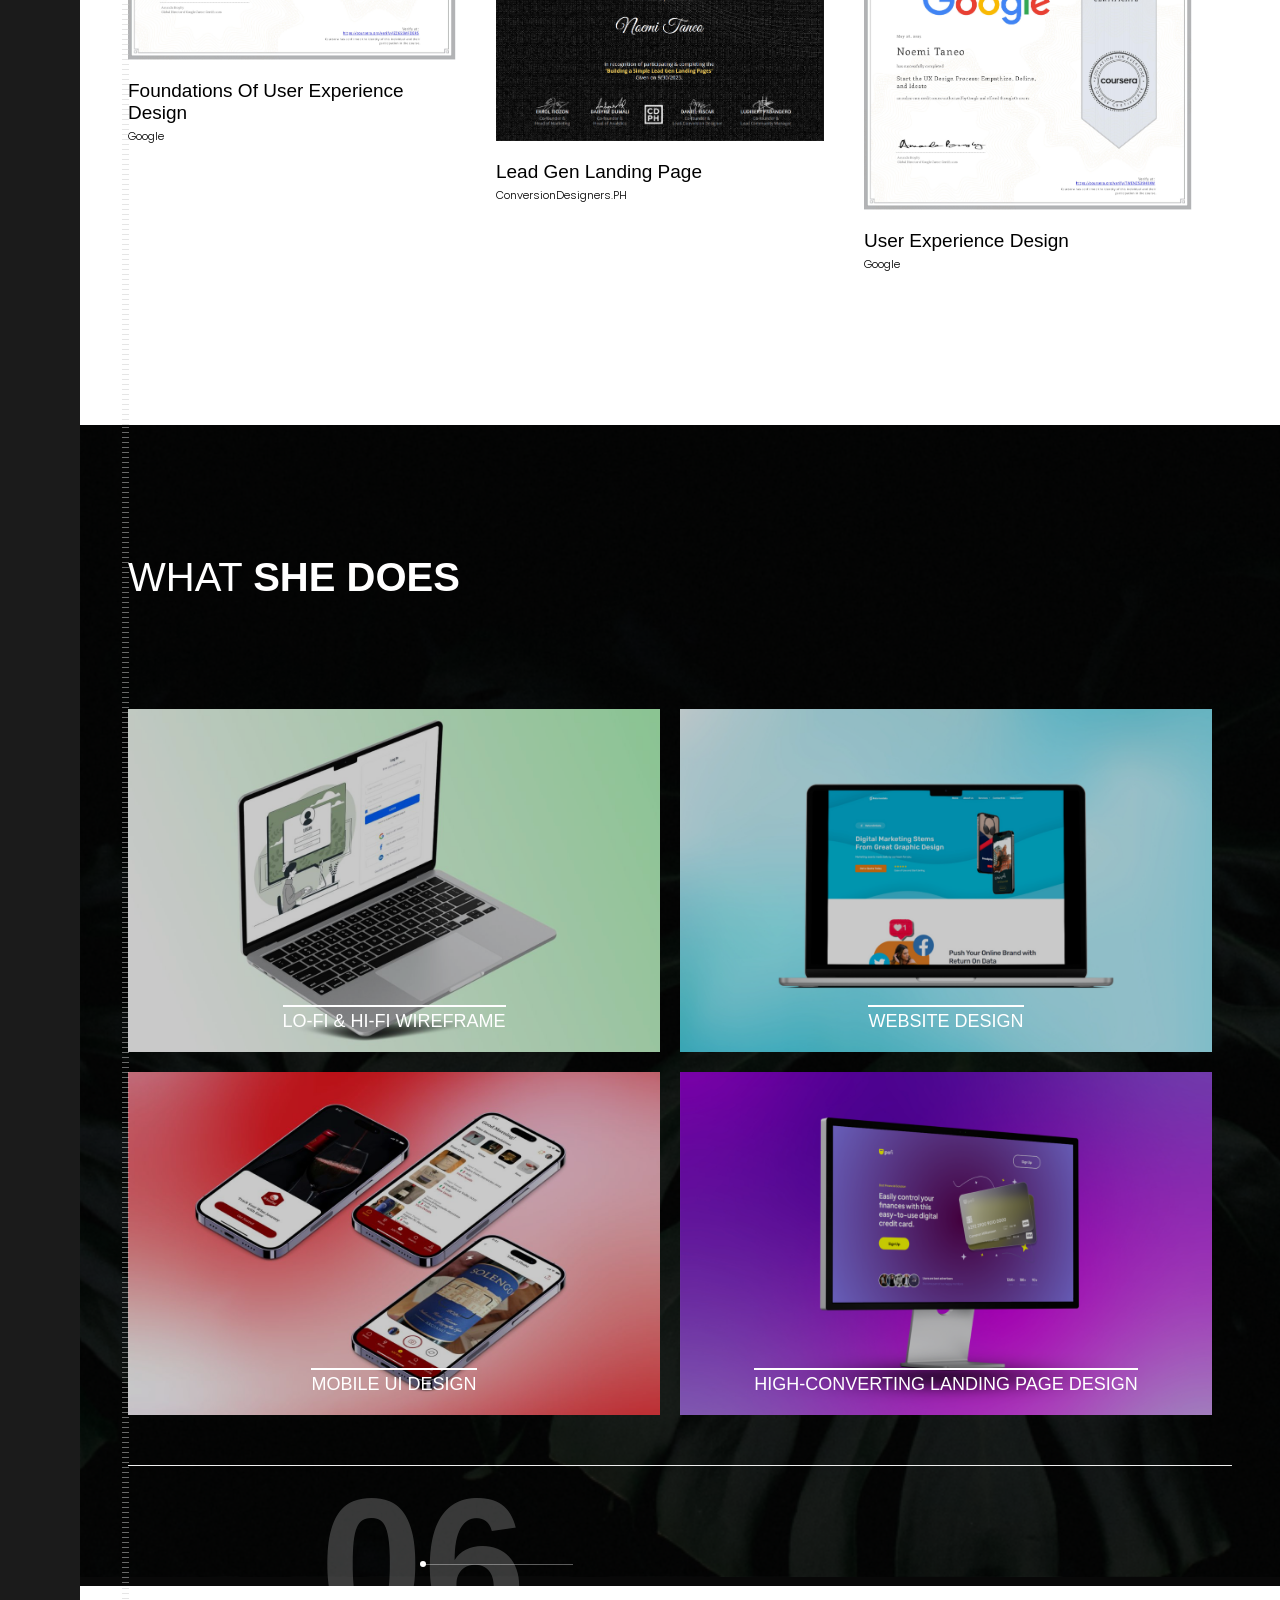
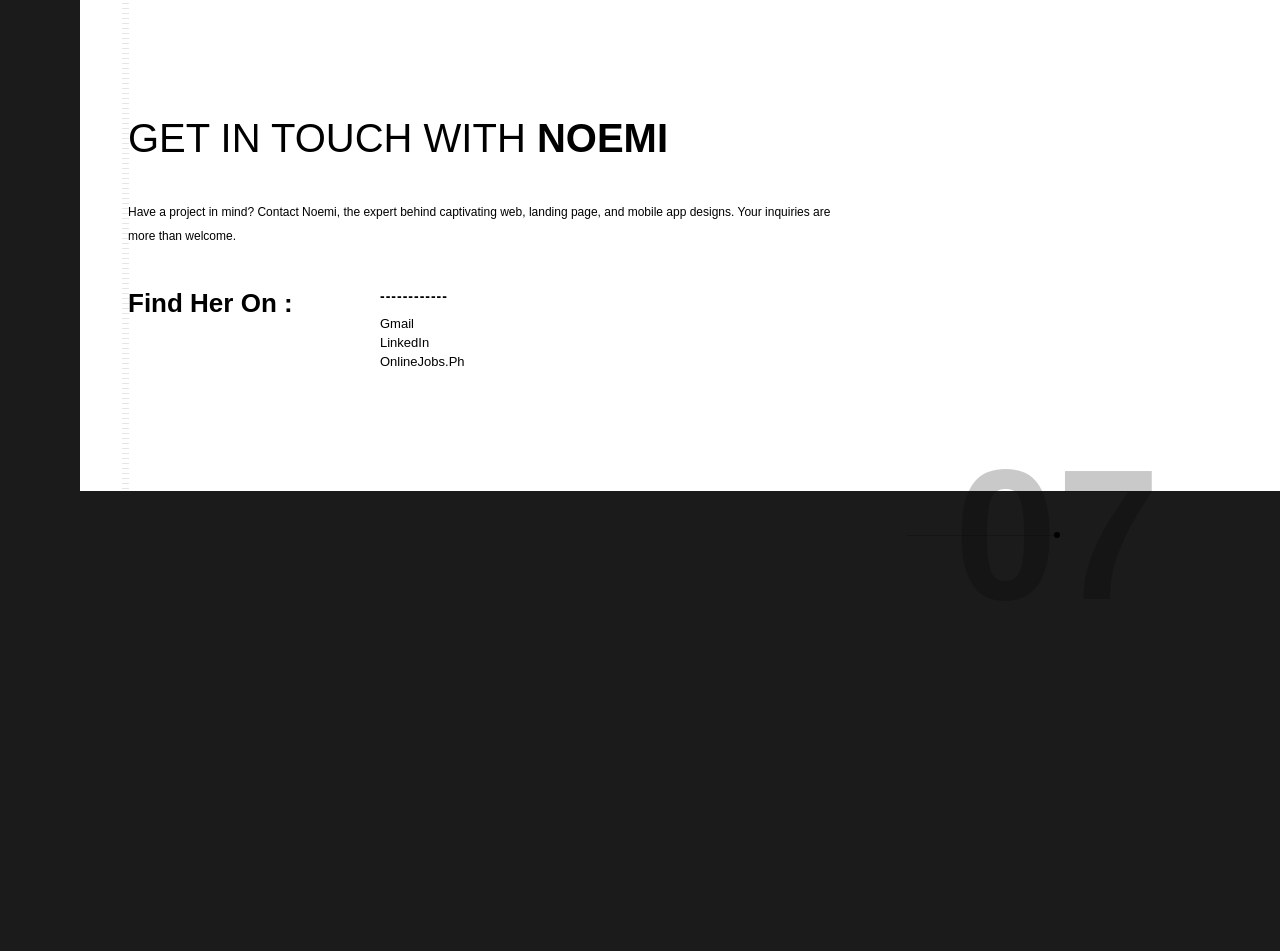
==== commit 77ea3010: "Update index.html" ====
--- a/index.html
+++ b/index.html
@@ -445,47 +445,8 @@
                 </div>
                 <!-- 3 end-->
    <!-- For Fun Design -->
-                 <!-- 1 -->
-                 <div class="row">
-                  <div class="col-md-7">
-                    <div class="parallax-item left-direction">
-                      <div class="paralax-media">
-                        <ul class="creat-list">
-                          <li><a href="#">Funnel Design</a></li>
-                          <li><a href="#">Mobile</a></li>
-                          <li><a href="#">Desktop</a></li>
-                        </ul>
-                        <div class="paralax-wrap">
-                          <img
-                            src="images/my_assets/works/Landing Page.png"
-                            class="respimg"
-                            alt=""
-                          />
-                        </div>
-                      </div>
-                      <div
-                        class="parallax-deck"
-                        data-top-bottom="transform: translateY(-200px);"
-                        data-bottom-top="transform: translateY(200px);"
-                      >
-                        <div class="parallax-deck-item">
-                          <h3>
-                            Funnel Design
-                          </h3>
-                          <!-- <a
-                            href="portfolio-single.html"
-                            class="btn anim-button fl-l"
-                            ><span>View Project</span
-                            ><i class="fa fa-long-arrow-right"></i
-                          ></a> -->
-                        </div>
-                      </div>
-                    </div>
-                  </div>
-                  <div class="col-md-5"></div>
-                </div>
-                <!-- 1 end-->
-                <!-- 2 -->
+            
+                <!-- 4-->
                 <div class="row">
                   <div class="col-md-5"></div>
                   <div class="col-md-7">
@@ -525,8 +486,8 @@
                     </div>
                   </div>
                 </div>
-                <!-- 2 end-->
-                <!-- 3 -->
+                <!-- 4 end-->
+                <!-- 5 -->
                 <div class="row">
                   <div class="col-md-7">
                     <div class="parallax-item left-direction">
@@ -563,7 +524,7 @@
                   </div>
                   <div class="col-md-5"></div>
                 </div>
-                <!-- 3 end-->
+                <!-- 5 end-->
               </div>
               <!--  container  end -->
             </section>
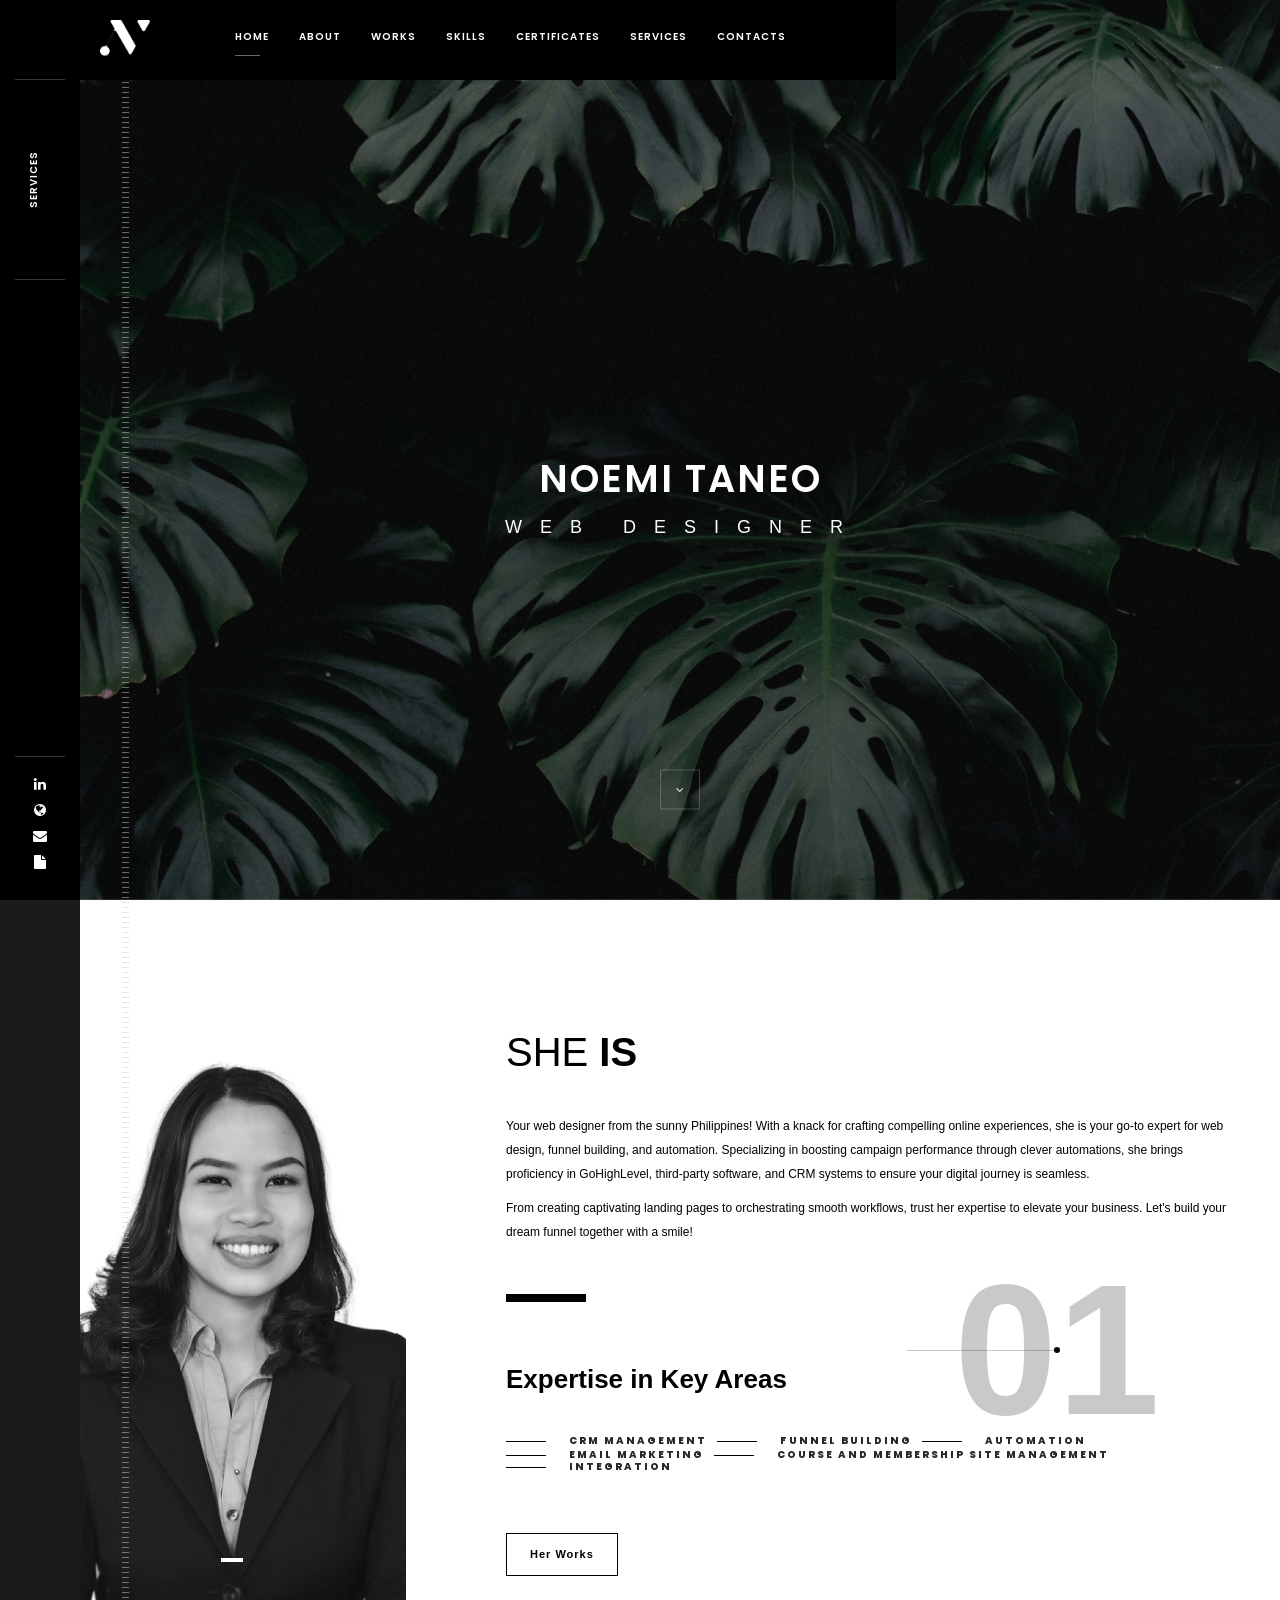
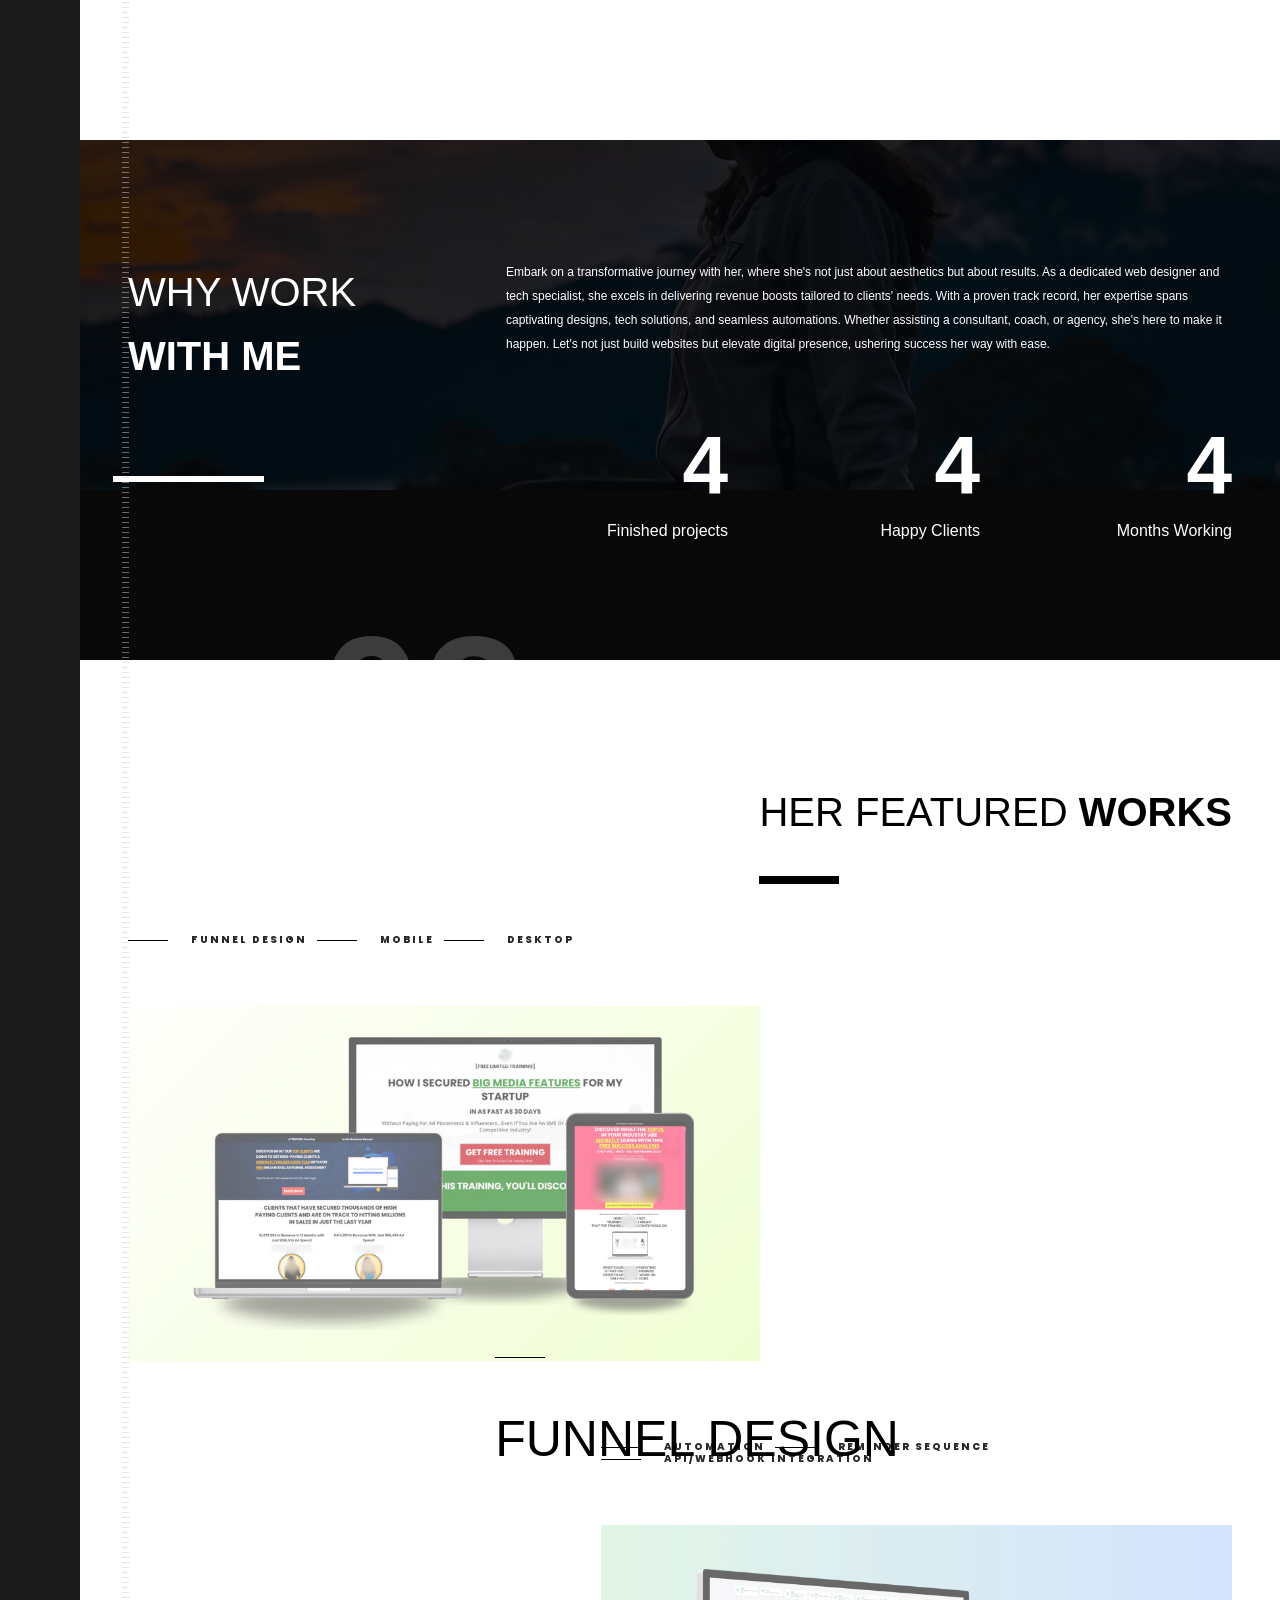
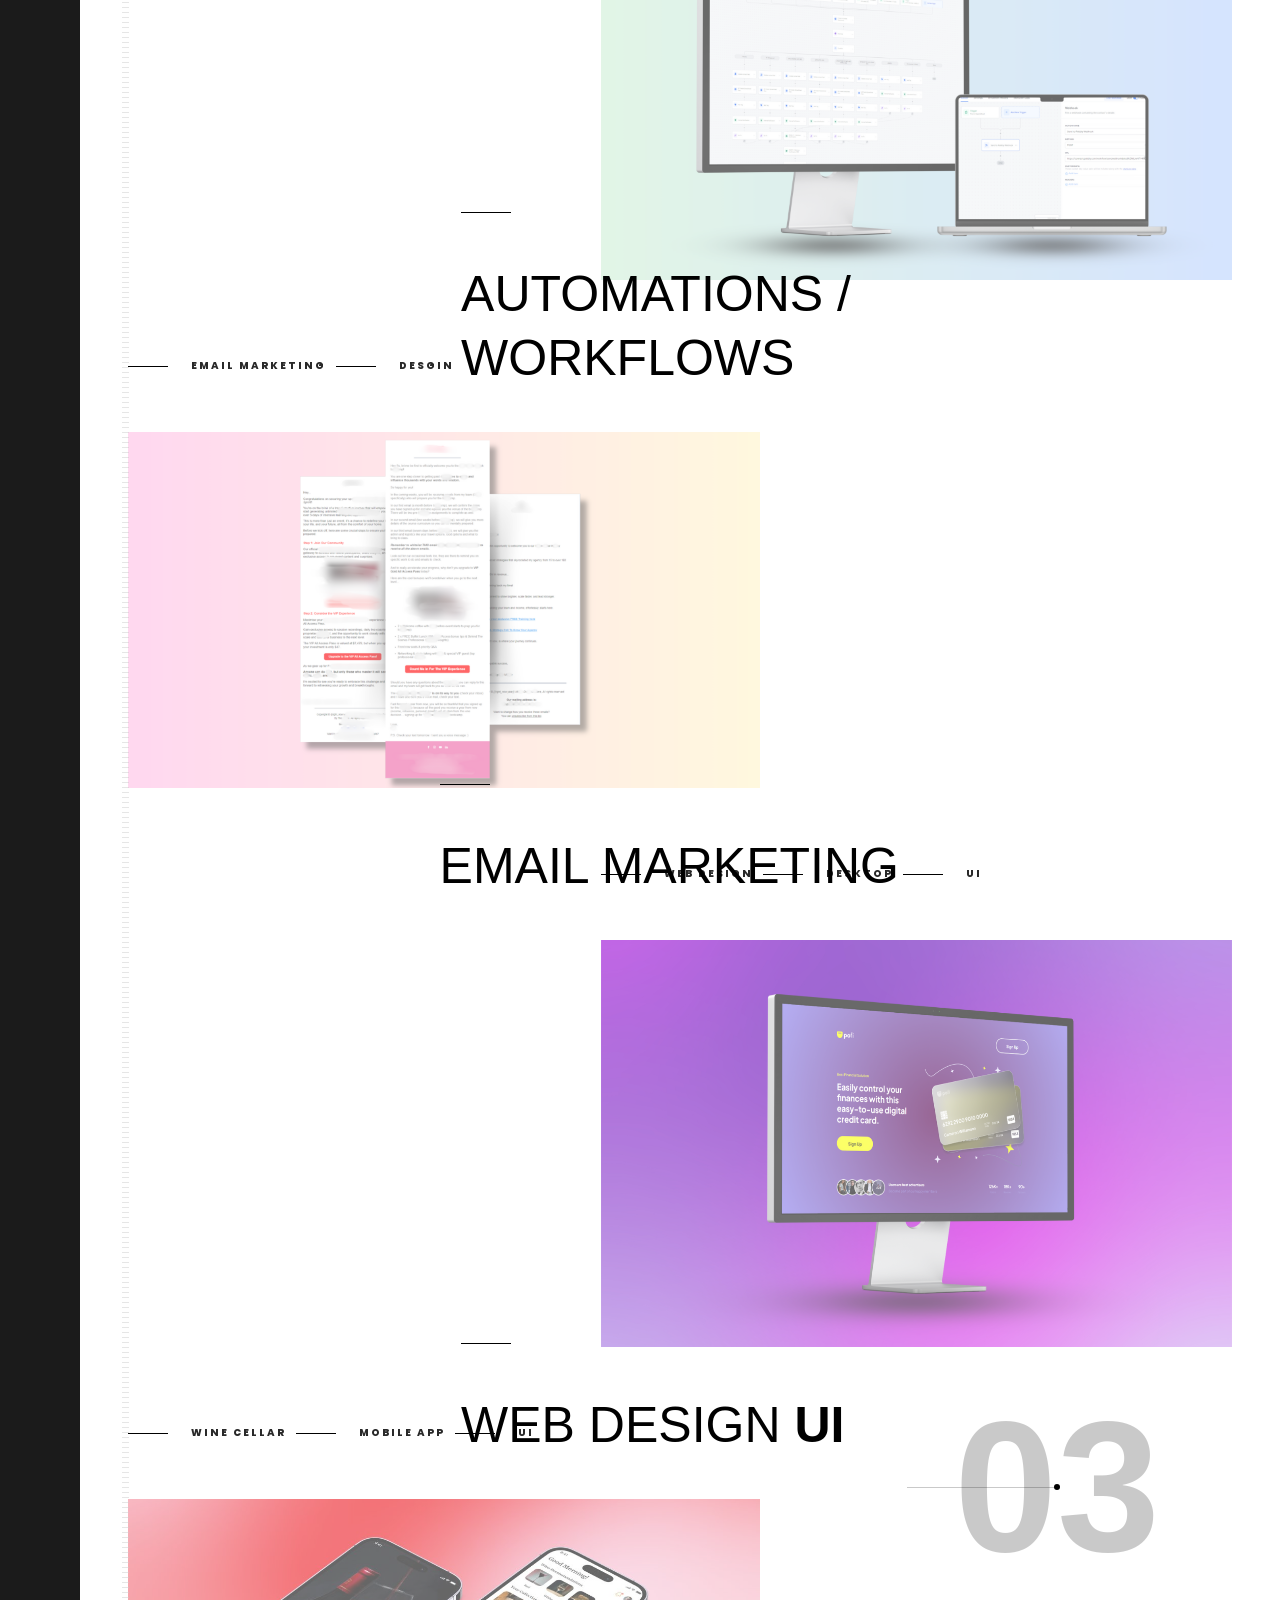
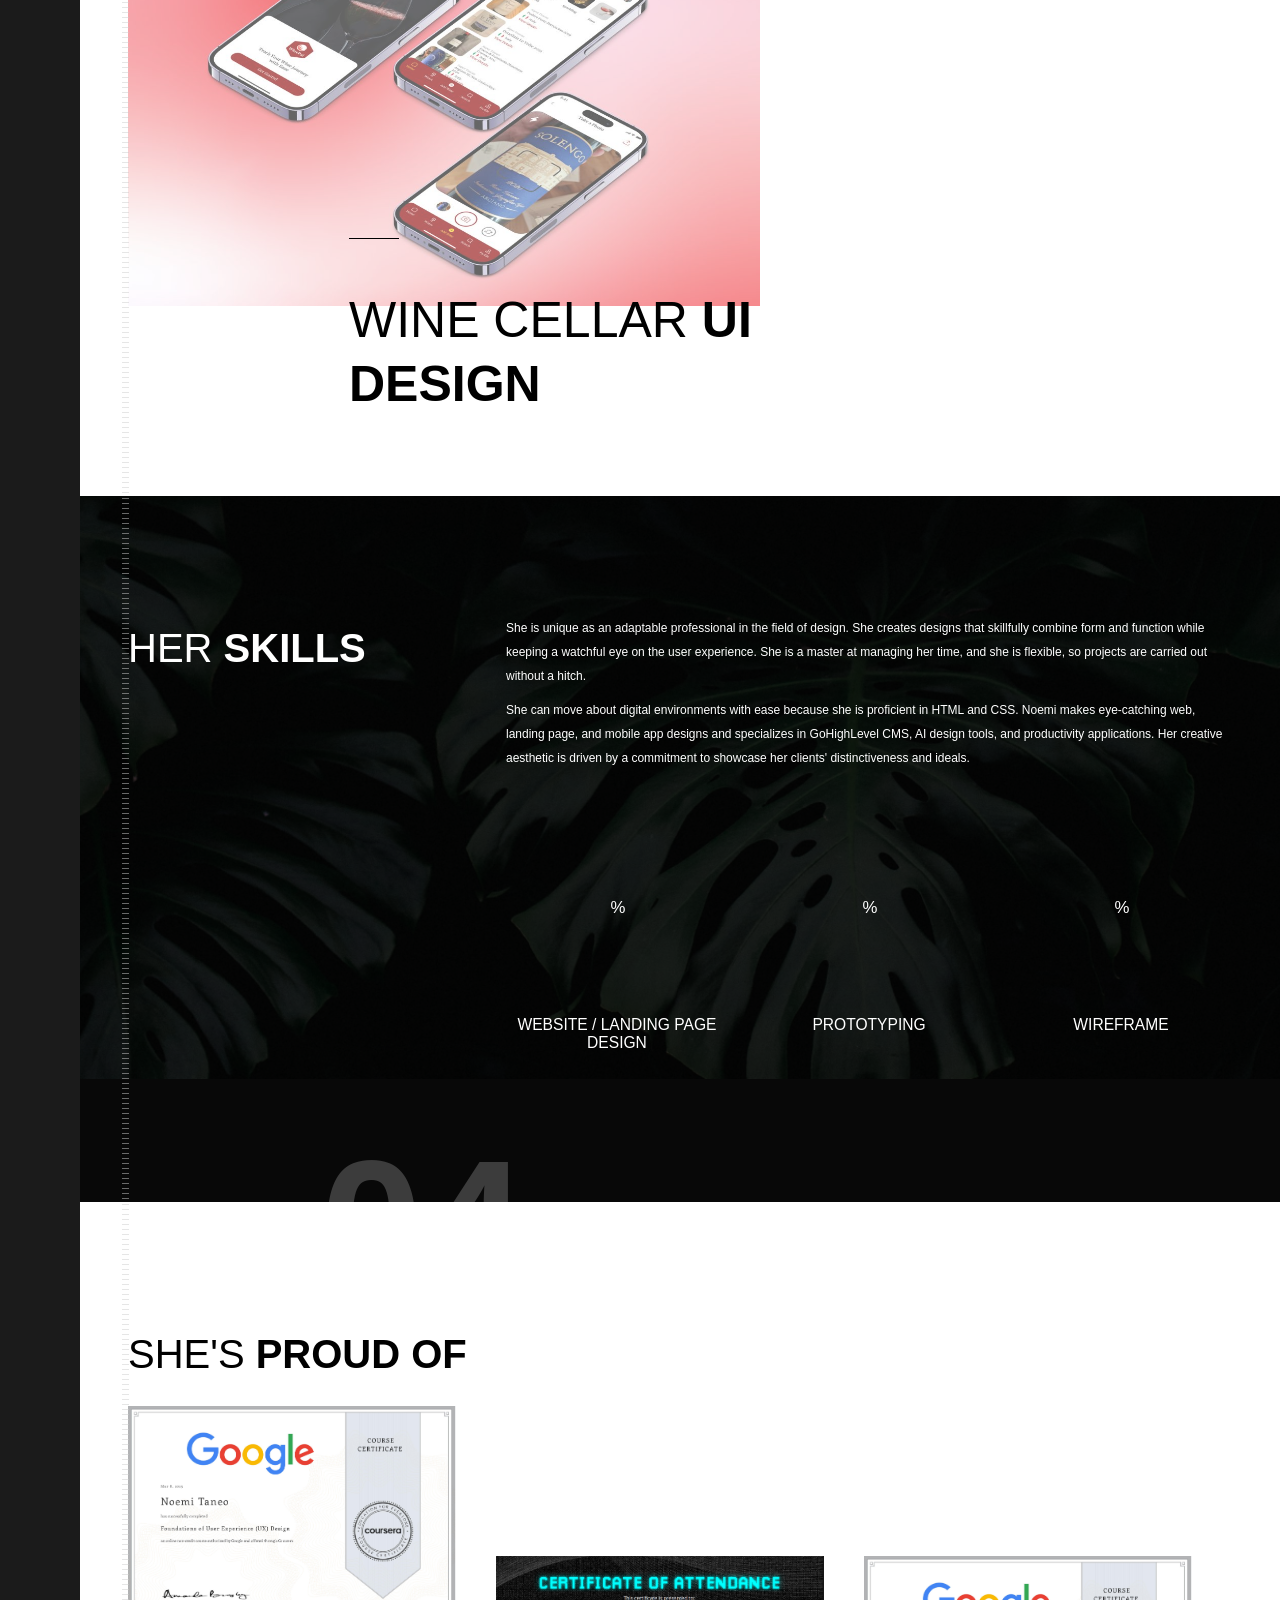
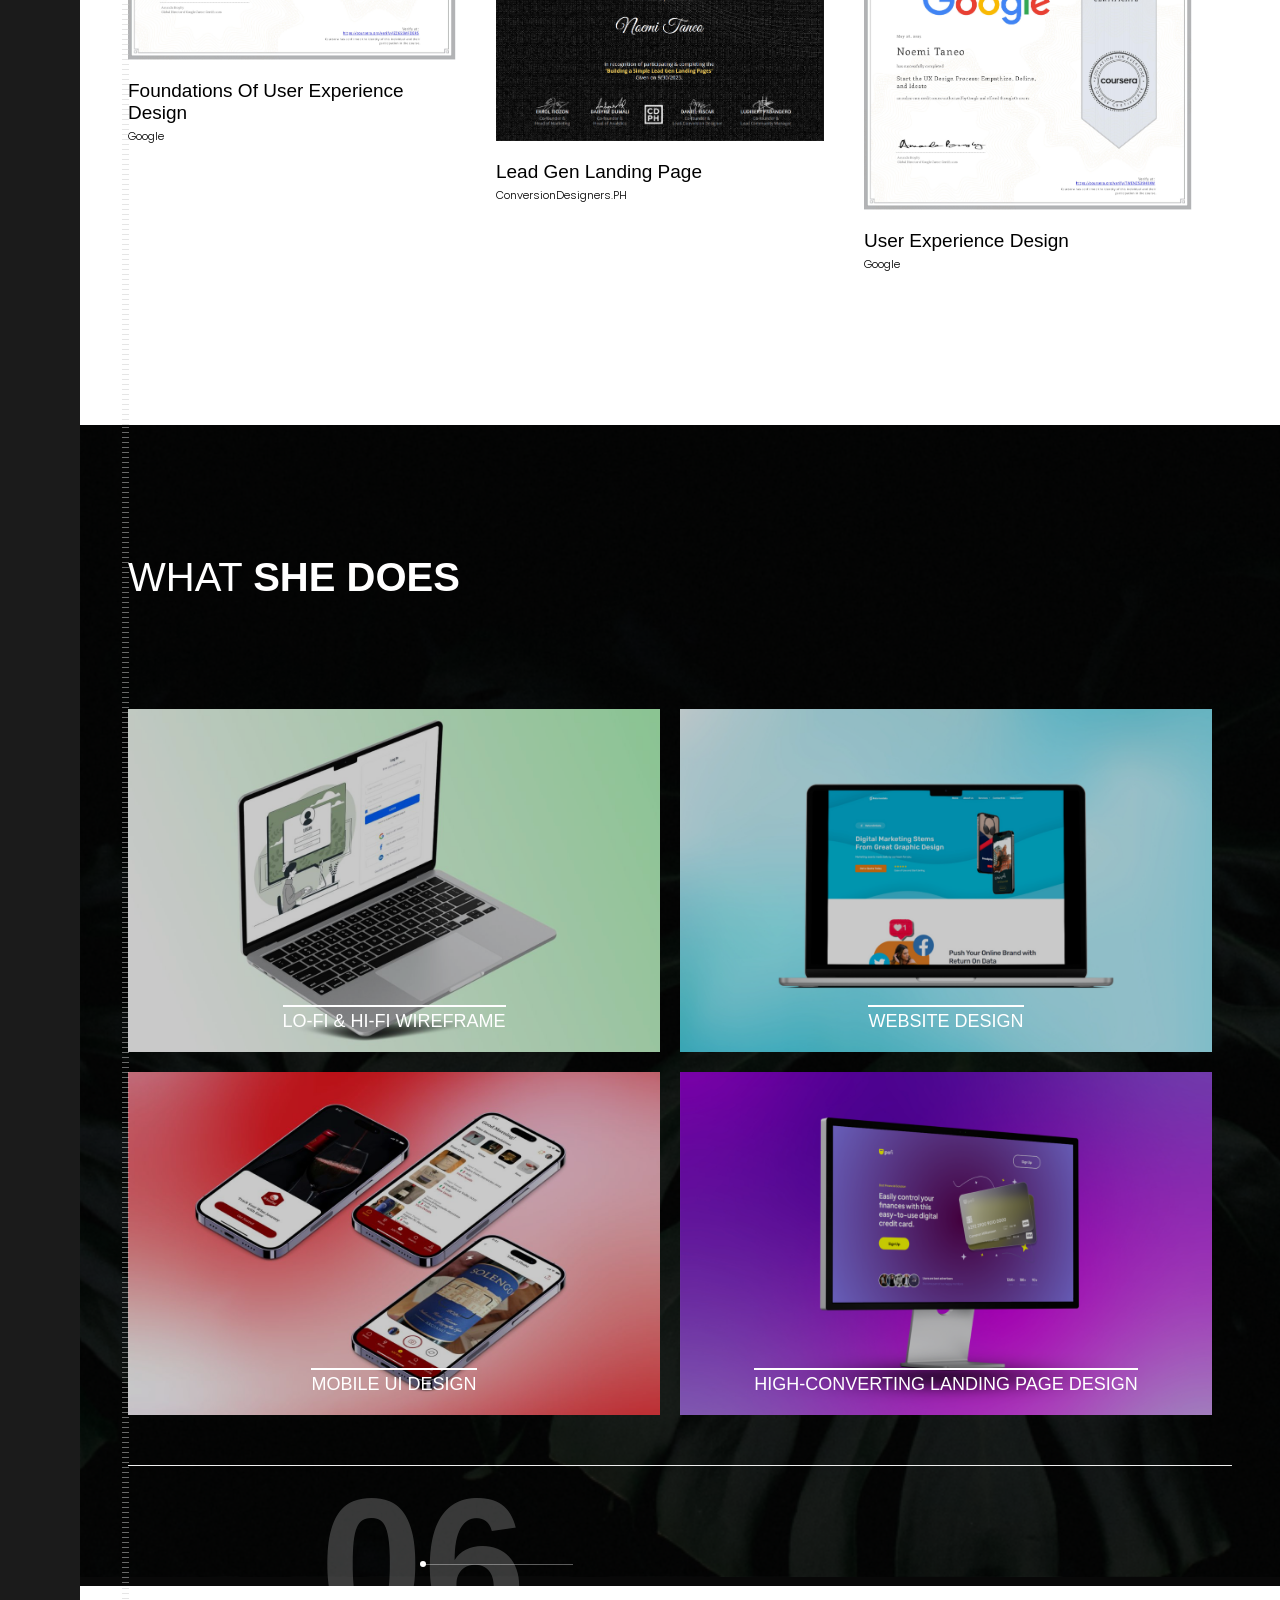
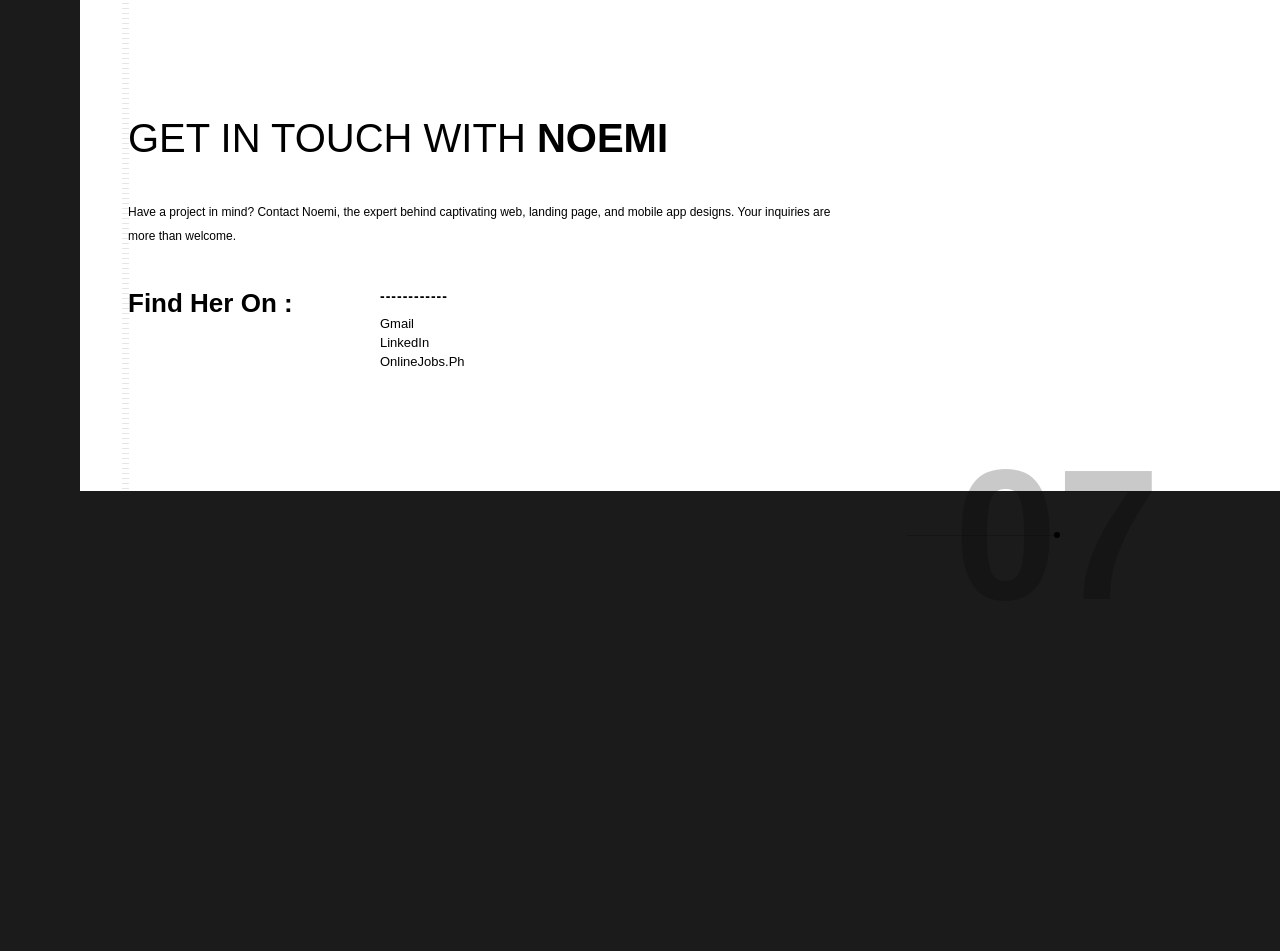
==== commit 63be1f0e: "asda sd" ====
--- a/index.html
+++ b/index.html
@@ -453,13 +453,13 @@
                     <div class="parallax-item right-direction">
                       <div class="paralax-media">
                         <ul class="creat-list">
-                          <li><a href="#">Banana</a></li>
-                          <li><a href="#">E-Commerce App</a></li>
+                          <li><a href="#">Web Design</a></li>
+                          <li><a href="#">Desktop</a></li>
                           <li><a href="#">UI</a></li>
                         </ul>
                         <div class="paralax-wrap">
                           <img
-                            src="images/my_assets/works/2.jpg"
+                            src="images/my_assets/works/4.png"
                             class="respimg"
                             alt=""
                           />
@@ -472,8 +472,8 @@
                       >
                         <div class="parallax-deck-item">
                           <h3>
-                            Banana Bites
-                            <strong>Mobile Application UI</strong>
+                            Web Design
+                            <strong> UI </strong>
                           </h3>
                           <!-- <a
                             href="portfolio-single.html"
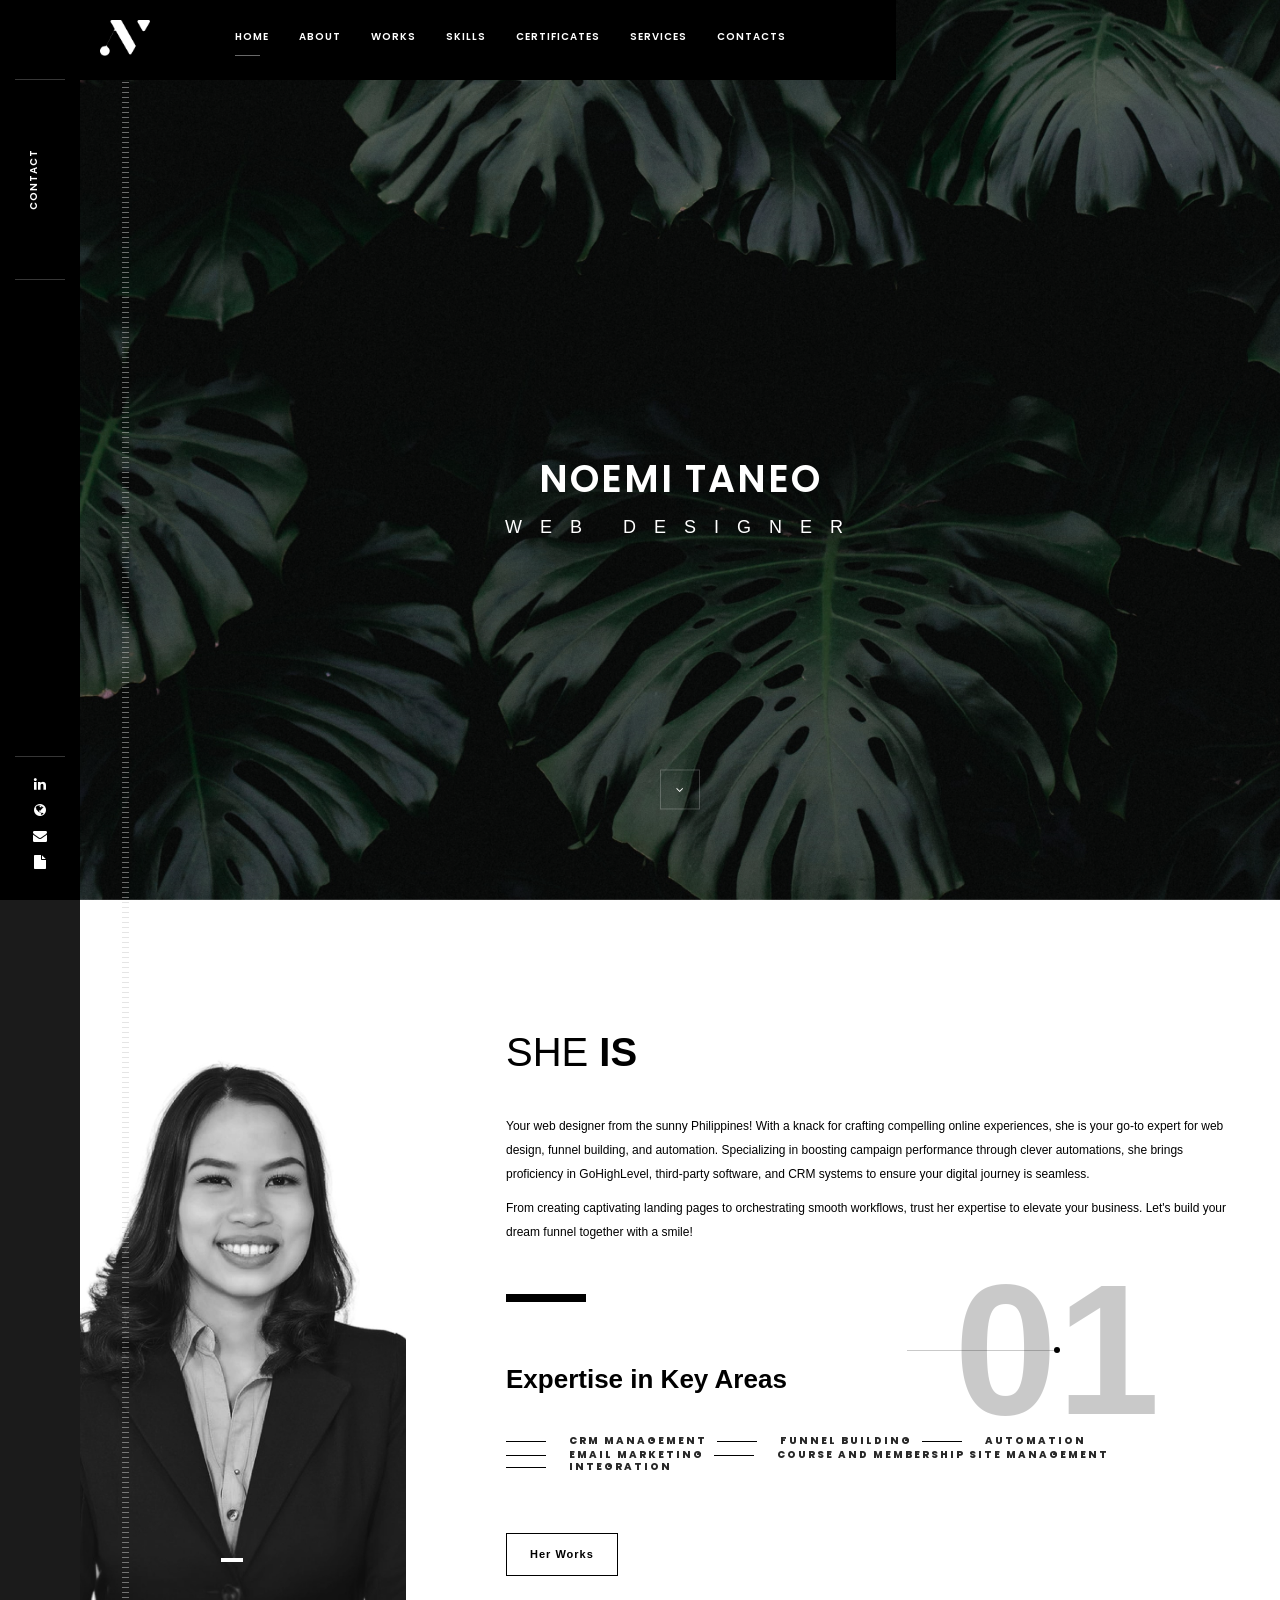
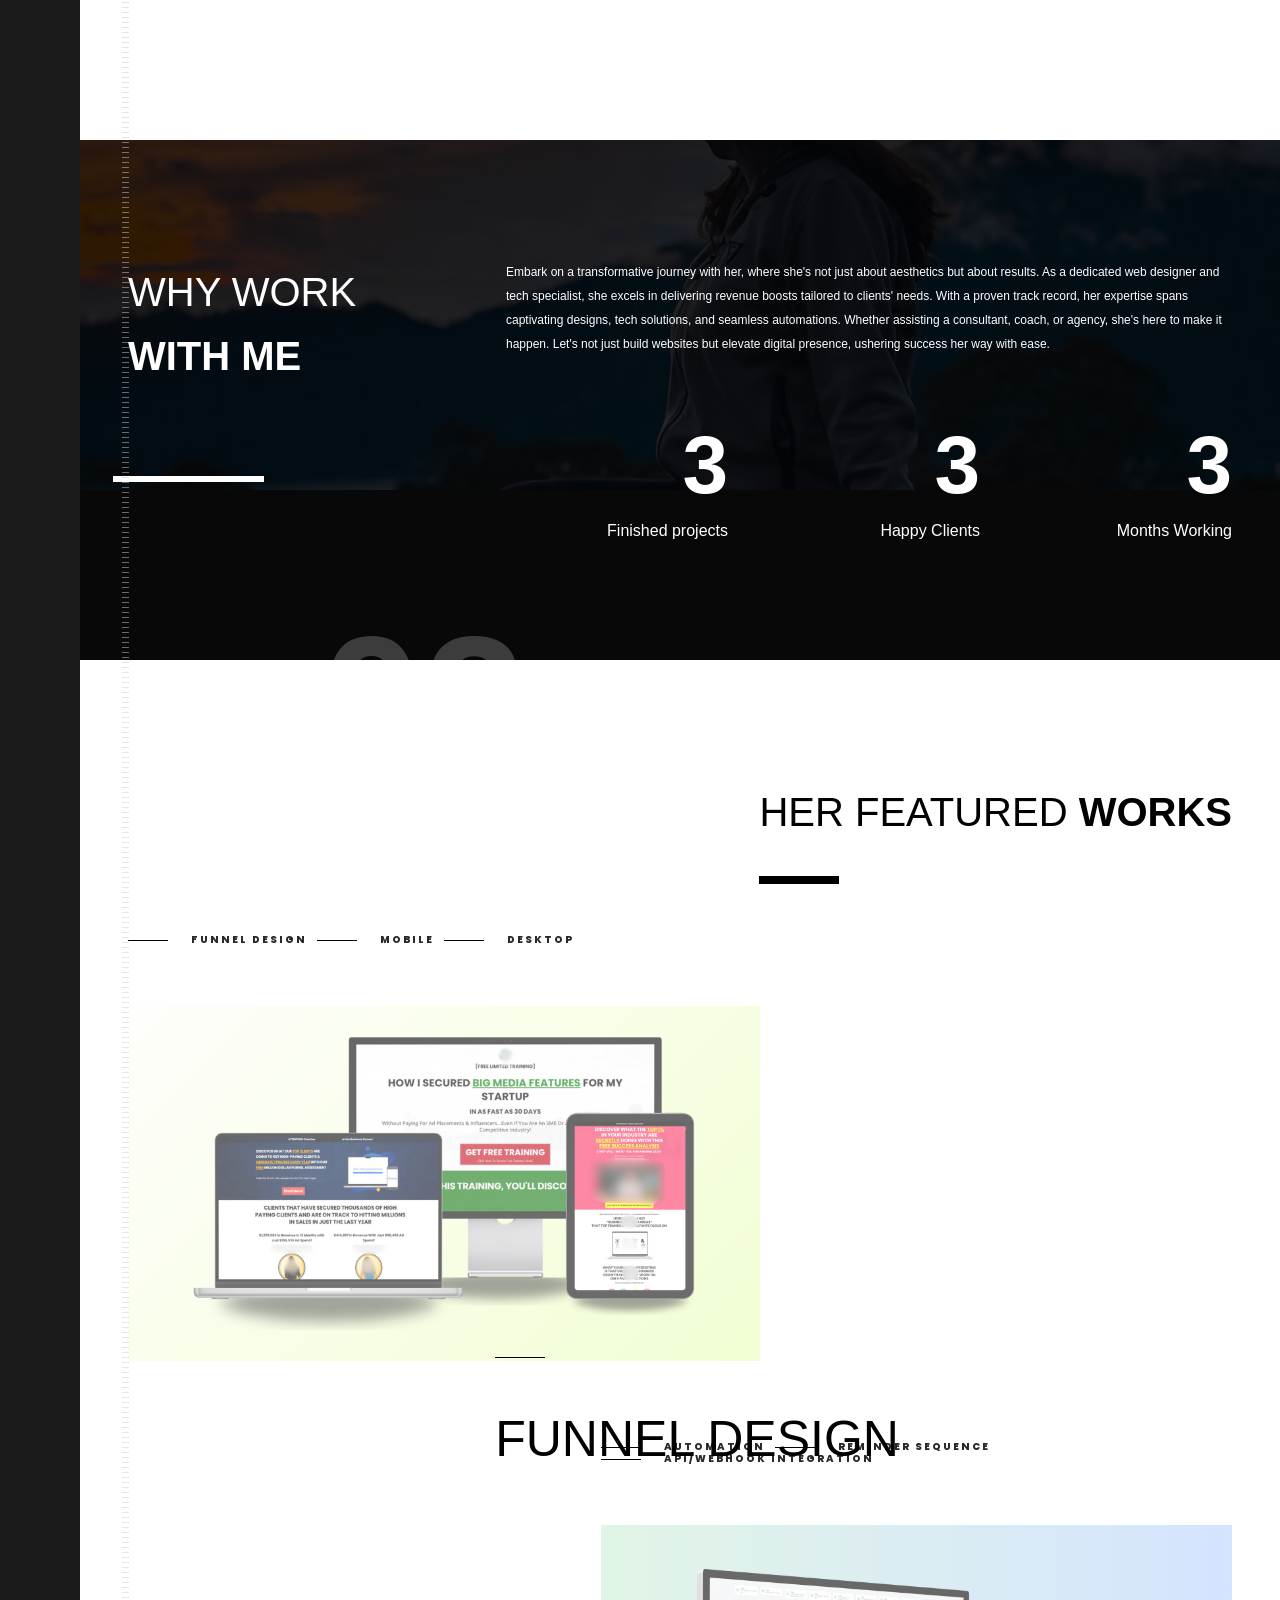
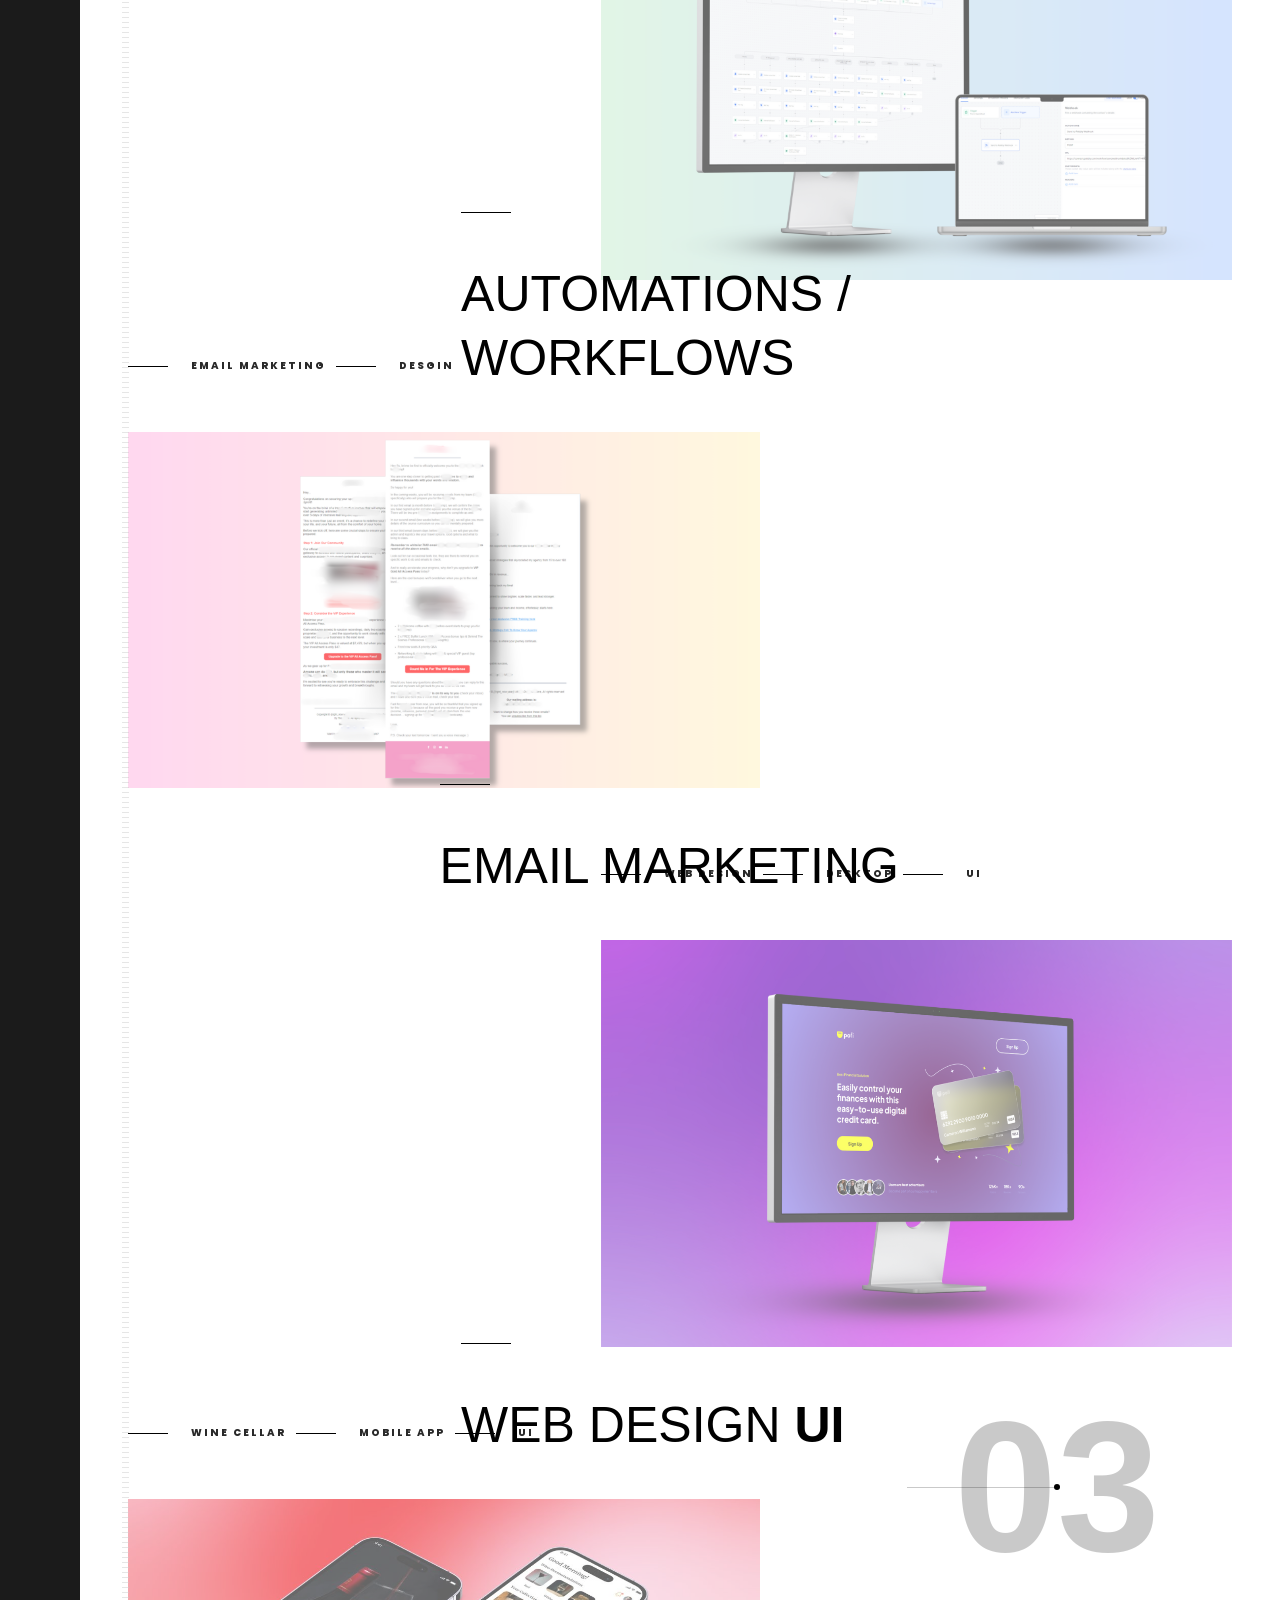
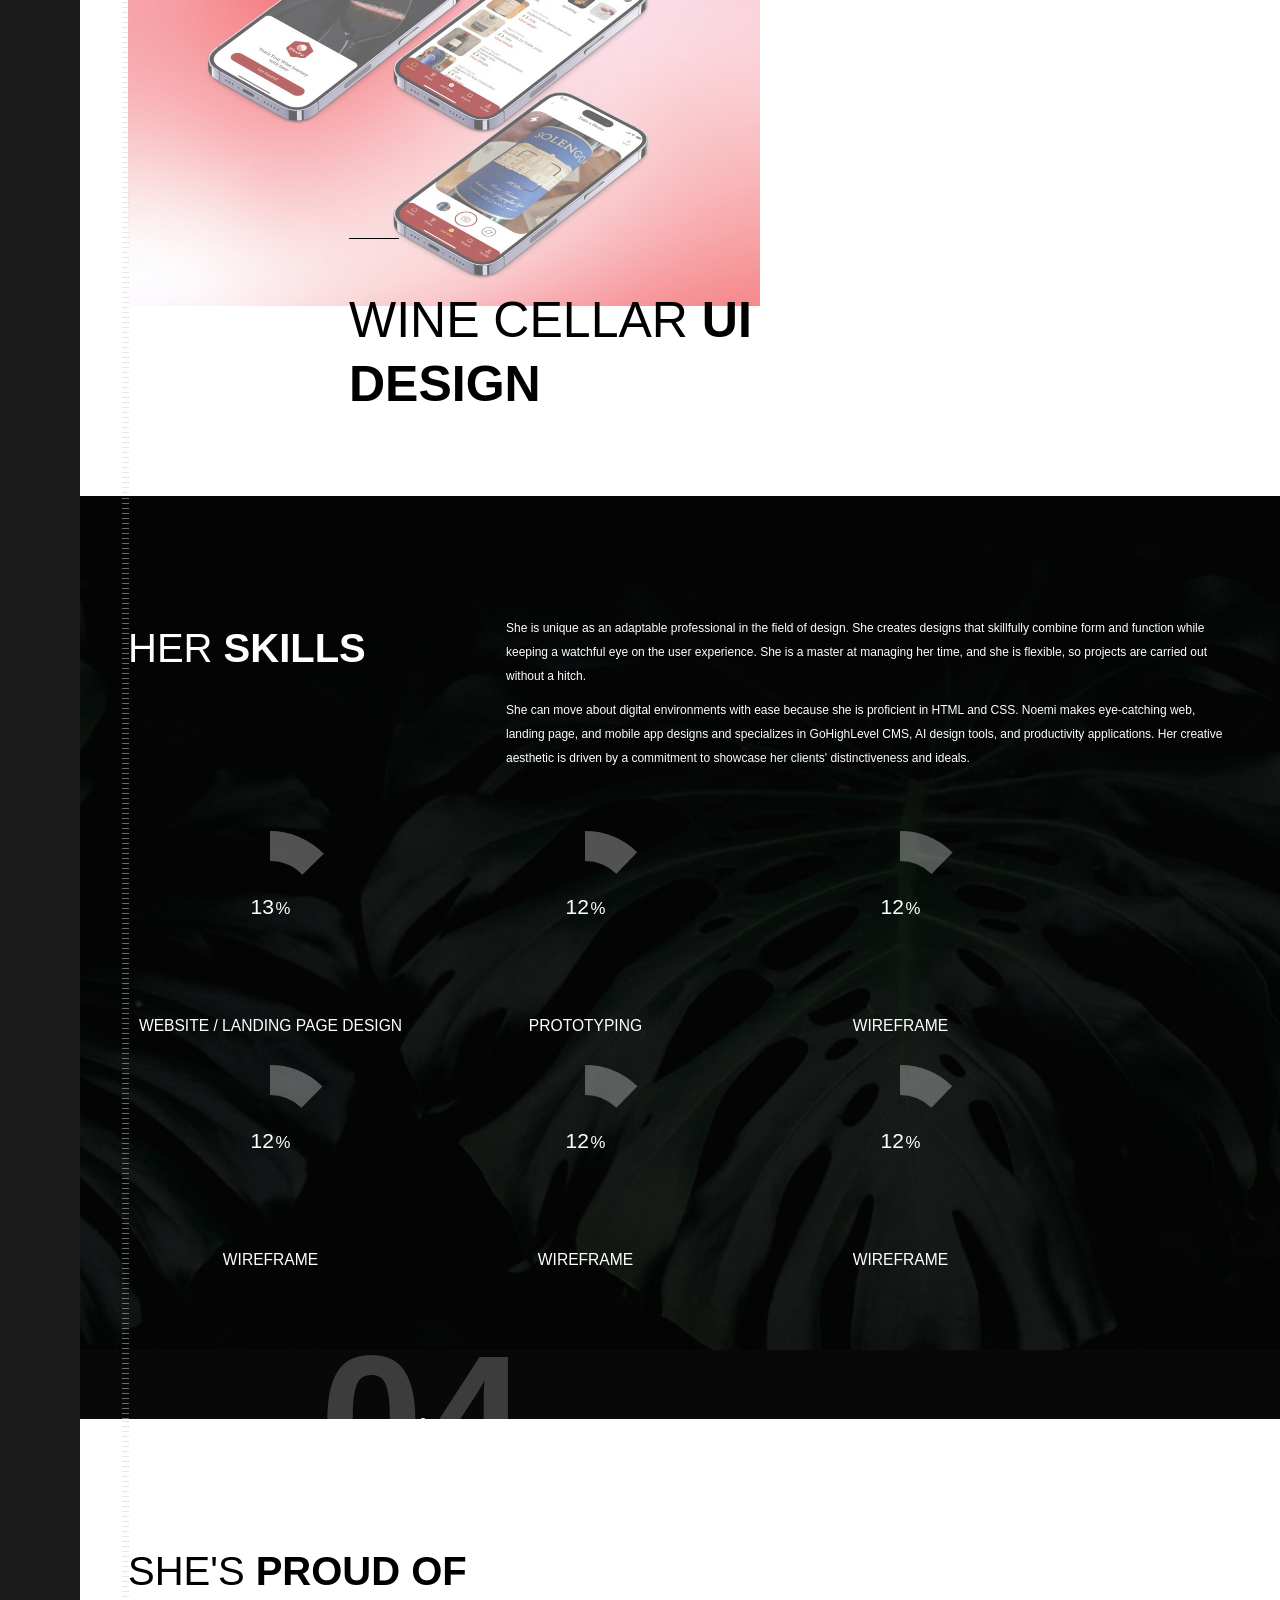
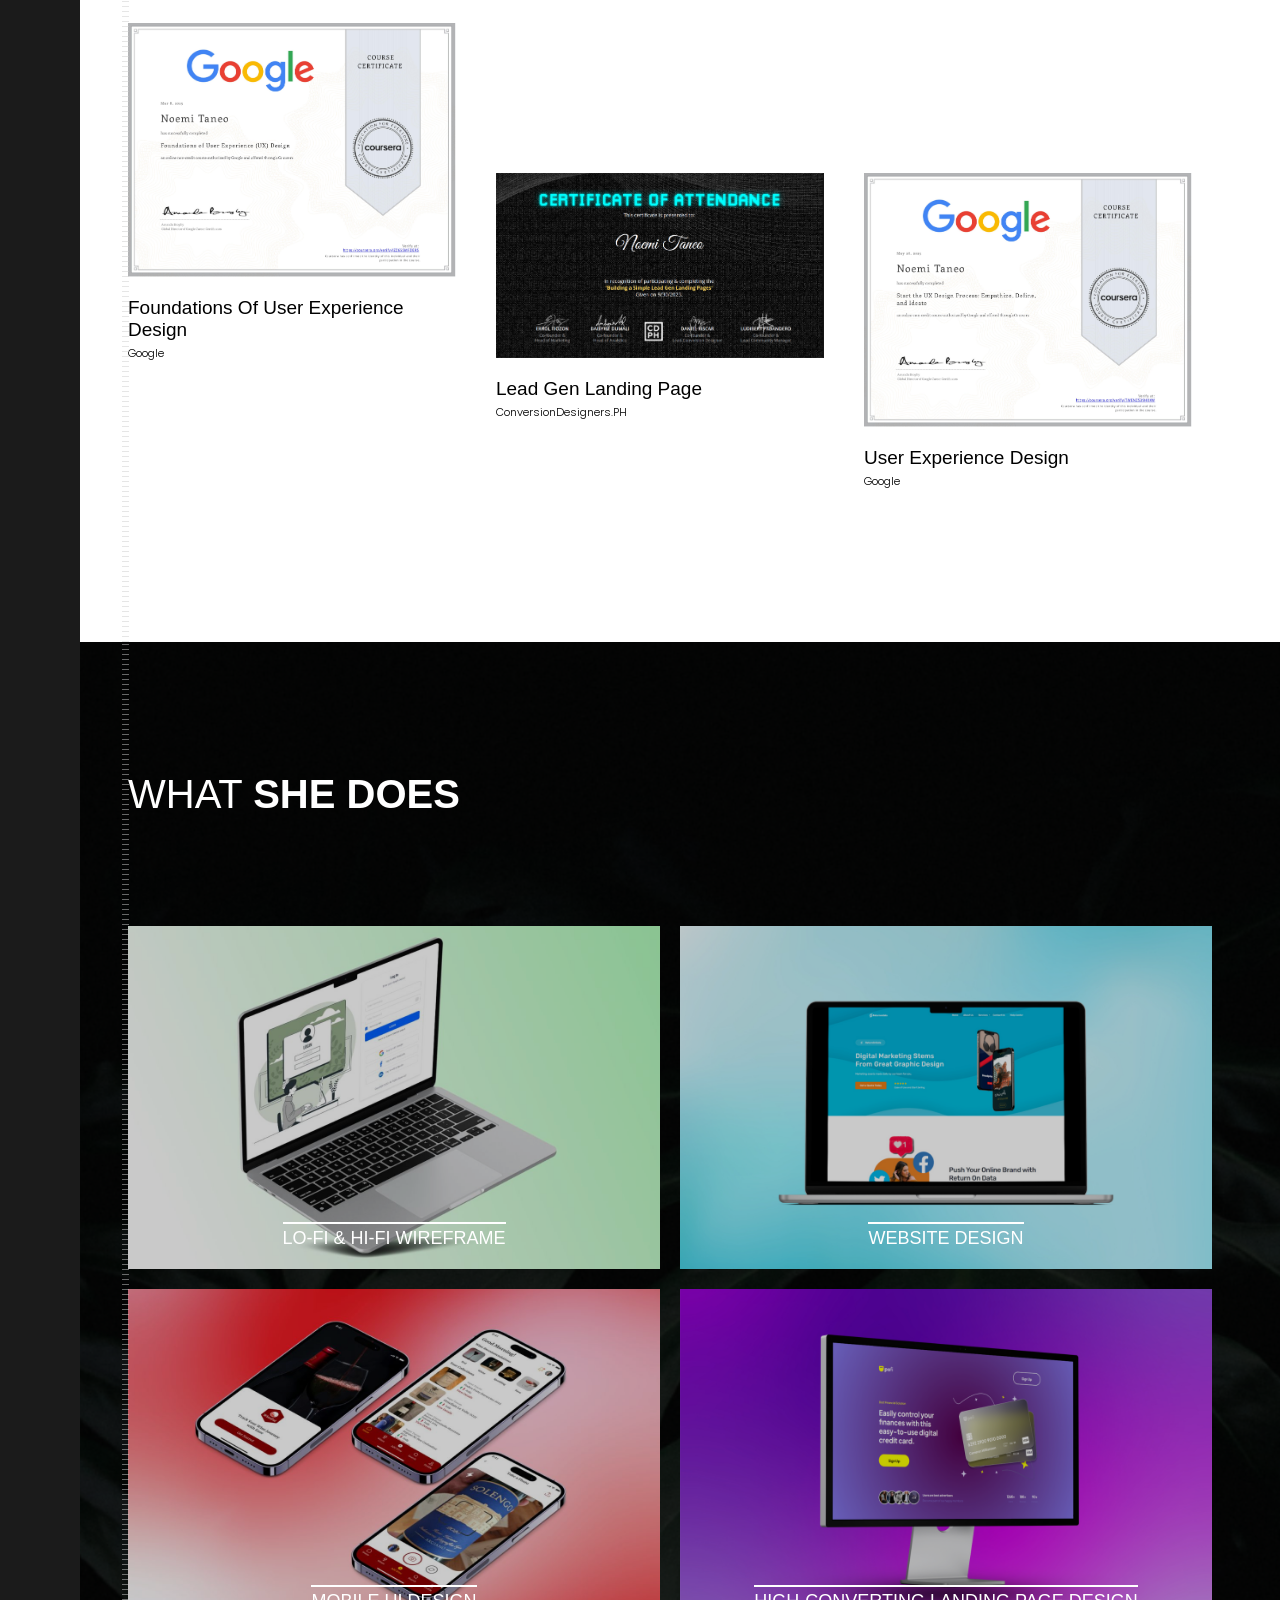
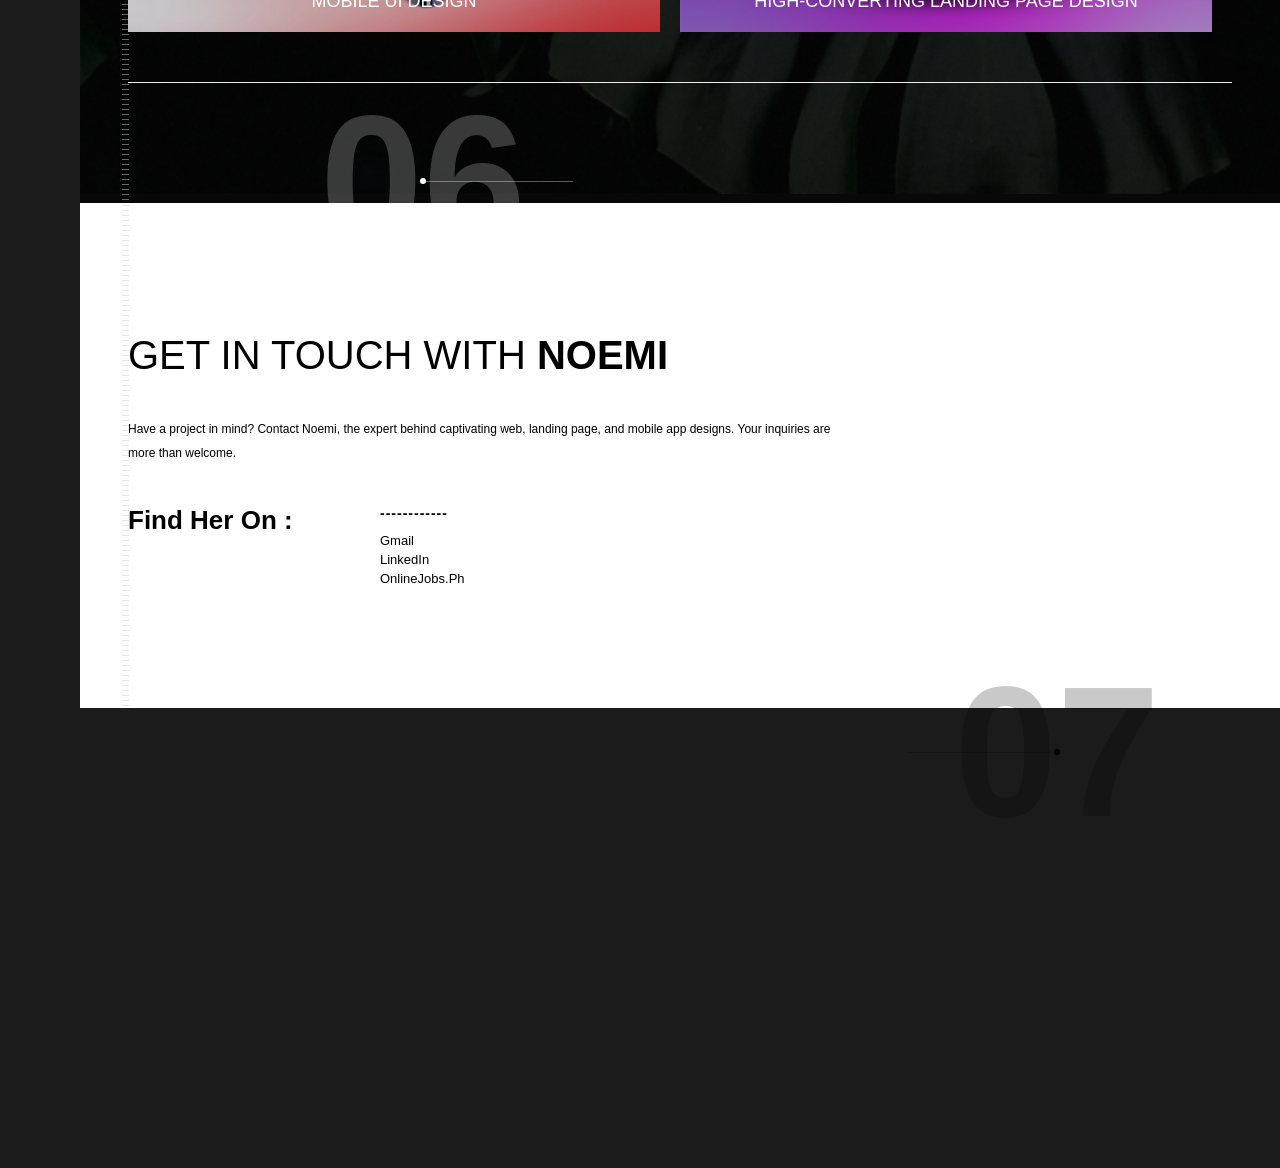
==== commit 11b218f0: "asd asd" ====
--- a/index.html
+++ b/index.html
@@ -576,8 +576,8 @@
                   </div>
                 </div>
                 <div class="row">
-                  <div class="col-md-4"></div>
-                  <div class="col-md-8">
+                  <div class="col-md-10"></div>
+                  <div class="col-md-10">
                     <!-- skills  -->
                     <div
                       class="piechart-holder animaper"
@@ -617,6 +617,40 @@
                           </div>
                         </div>
                         <!-- 3  end-->
+                        <!-- 3  -->
+                        <div class="piechart col-md-4">
+                          <span class="chart" data-percent="83">
+                            <span class="percent"></span>
+                          </span>
+                          <div class="clearfix"></div>
+                          <div class="skills-description">
+                            <h4>Wireframe</h4>
+                          </div>
+                        </div>
+                        <!-- 3  end-->
+                        <!-- 3  -->
+                        <div class="piechart col-md-4">
+                          <span class="chart" data-percent="83">
+                            <span class="percent"></span>
+                          </span>
+                          <div class="clearfix"></div>
+                          <div class="skills-description">
+                            <h4>Wireframe</h4>
+                          </div>
+                        </div>
+                        <!-- 3  end-->
+                        <!-- 3  -->
+                        <div class="piechart col-md-4">
+                          <span class="chart" data-percent="83">
+                            <span class="percent"></span>
+                          </span>
+                          <div class="clearfix"></div>
+                          <div class="skills-description">
+                            <h4>Wireframe</h4>
+                          </div>
+                        </div>
+                        <!-- 3  end-->
+                    
                       </div>
                     </div>
                     <!-- skills  end-->
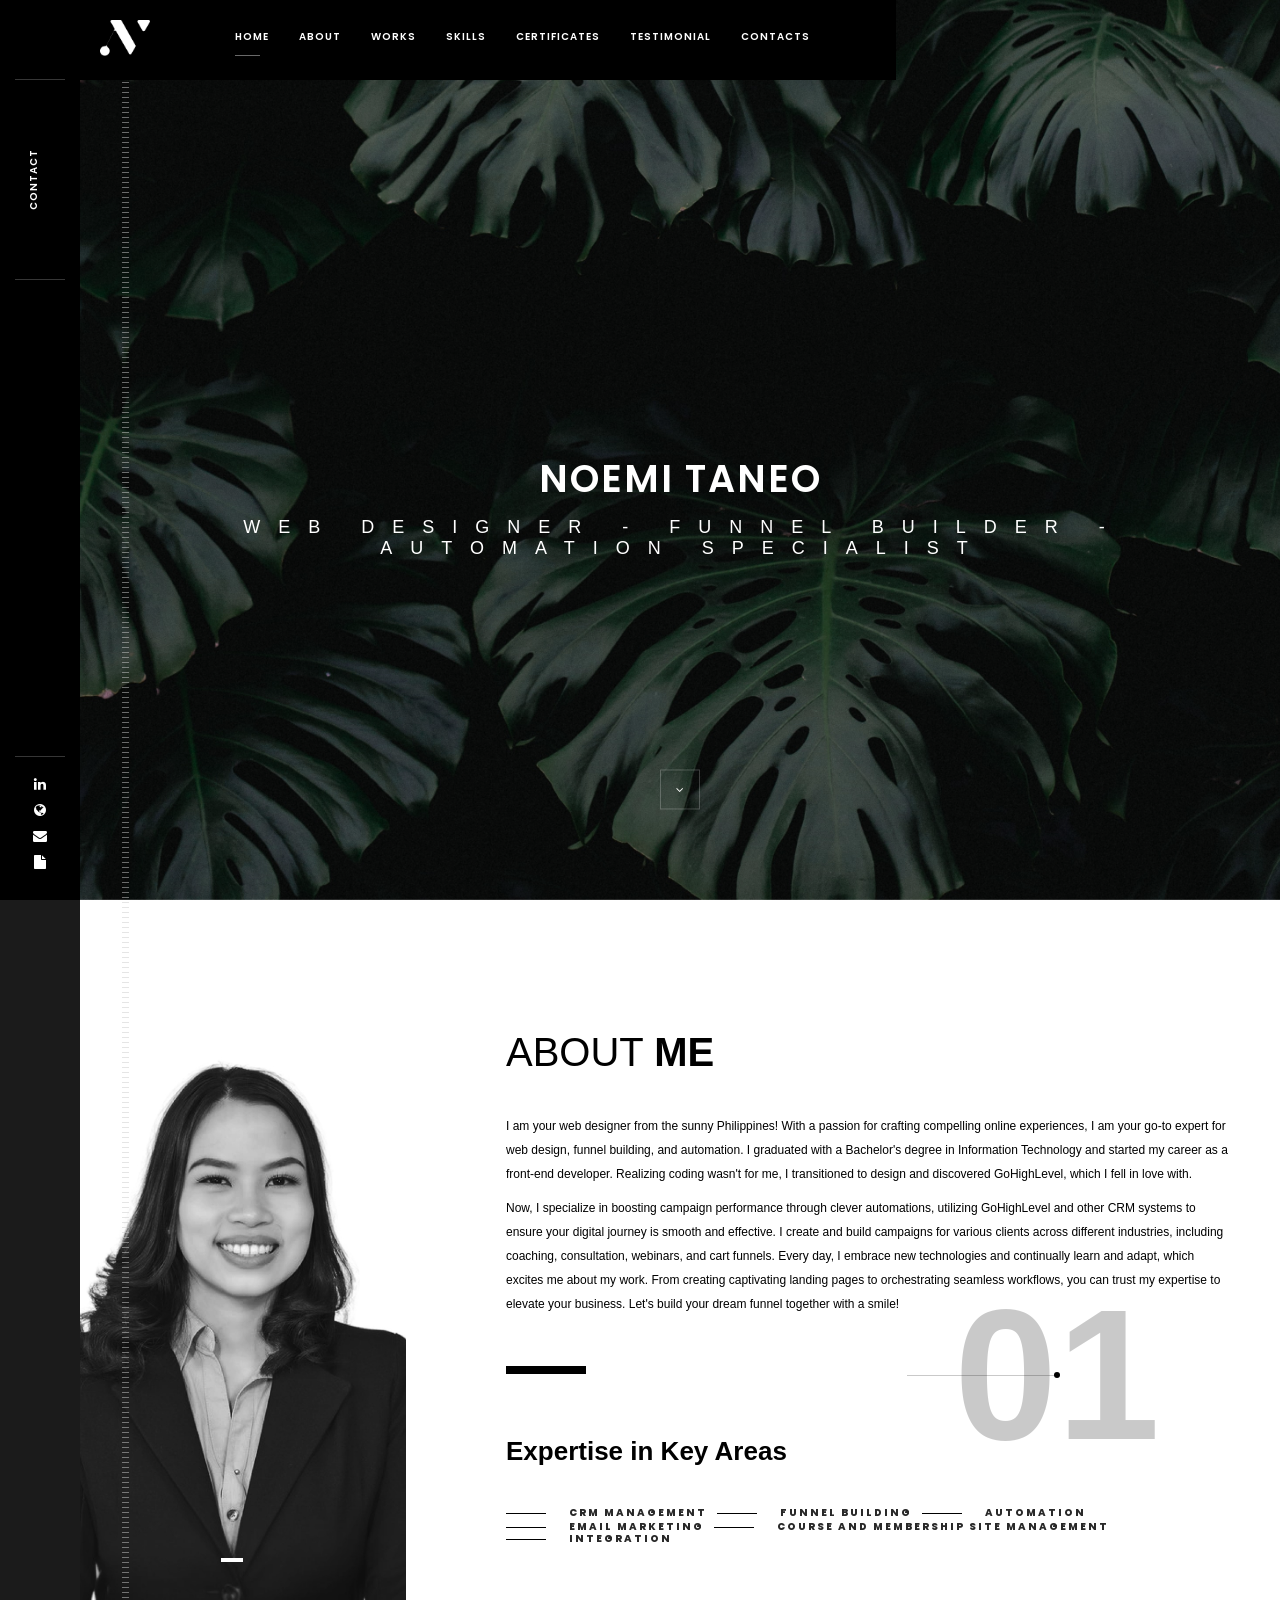
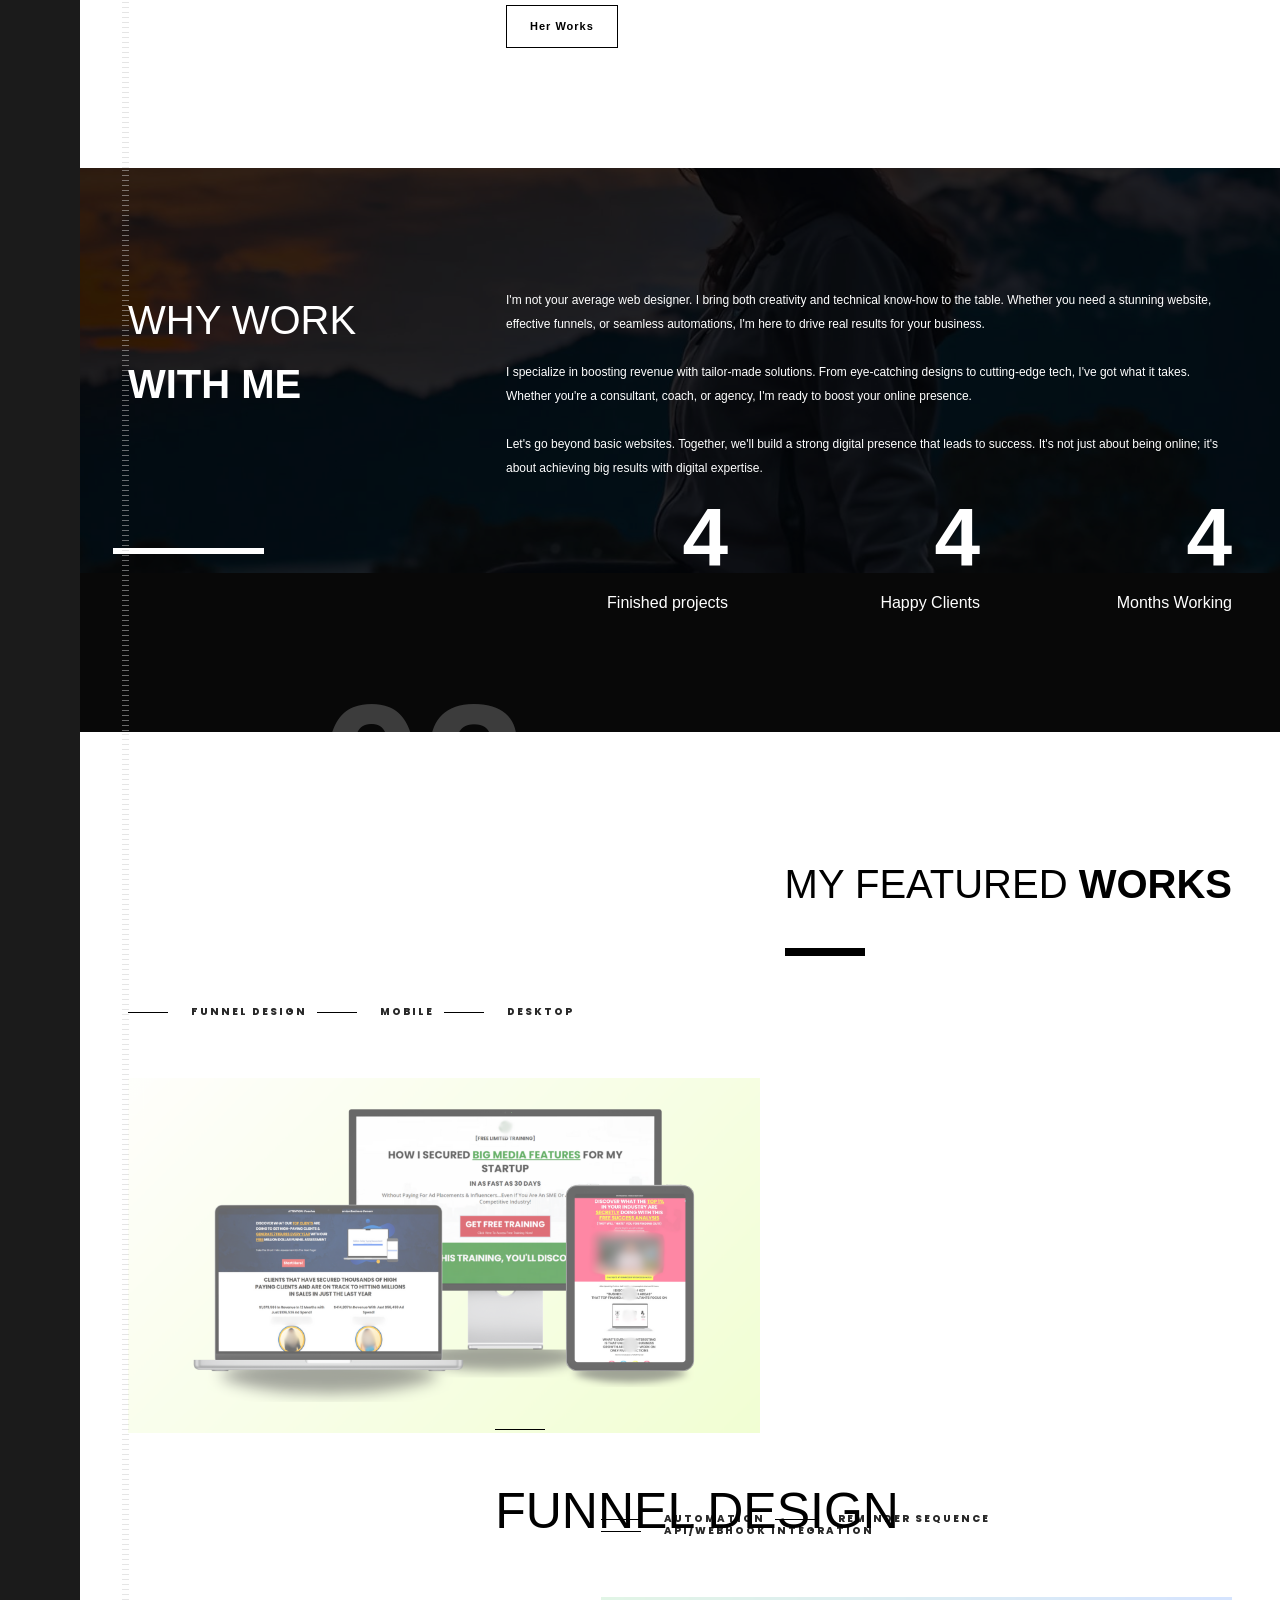
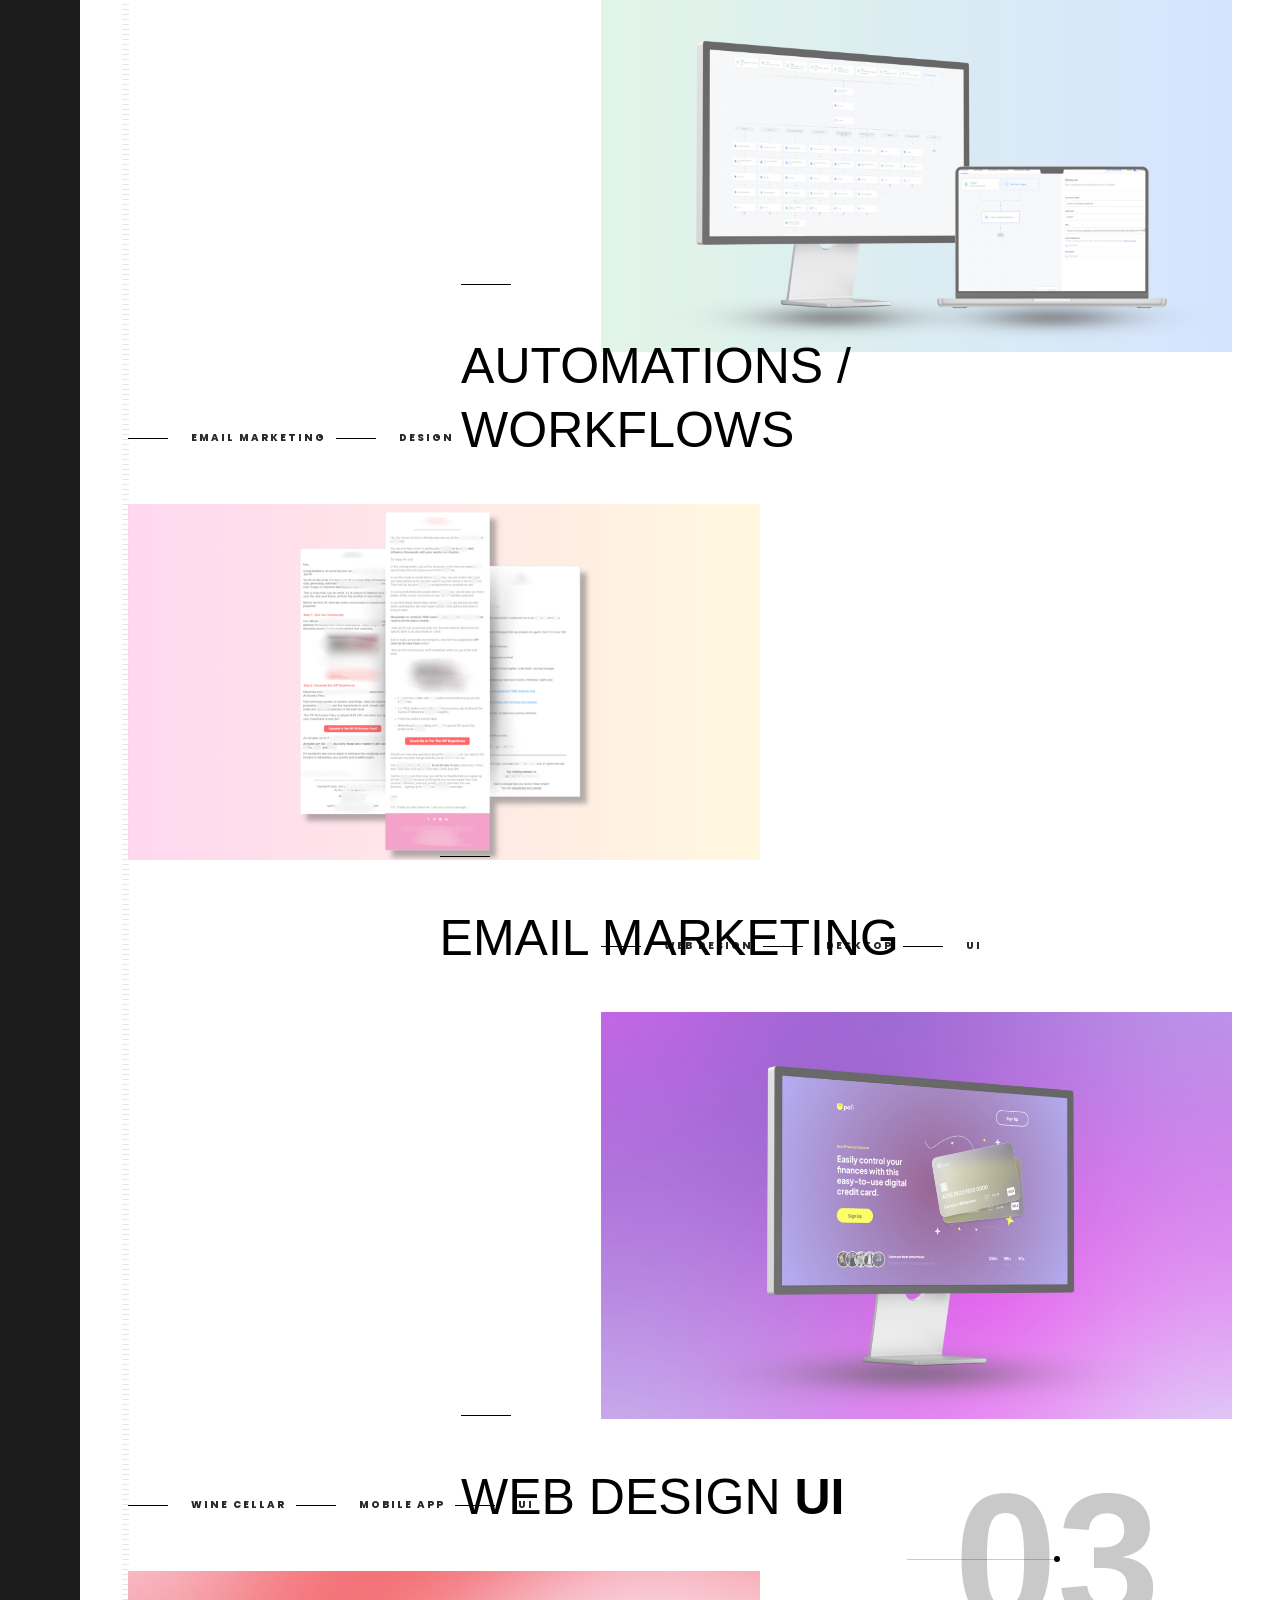
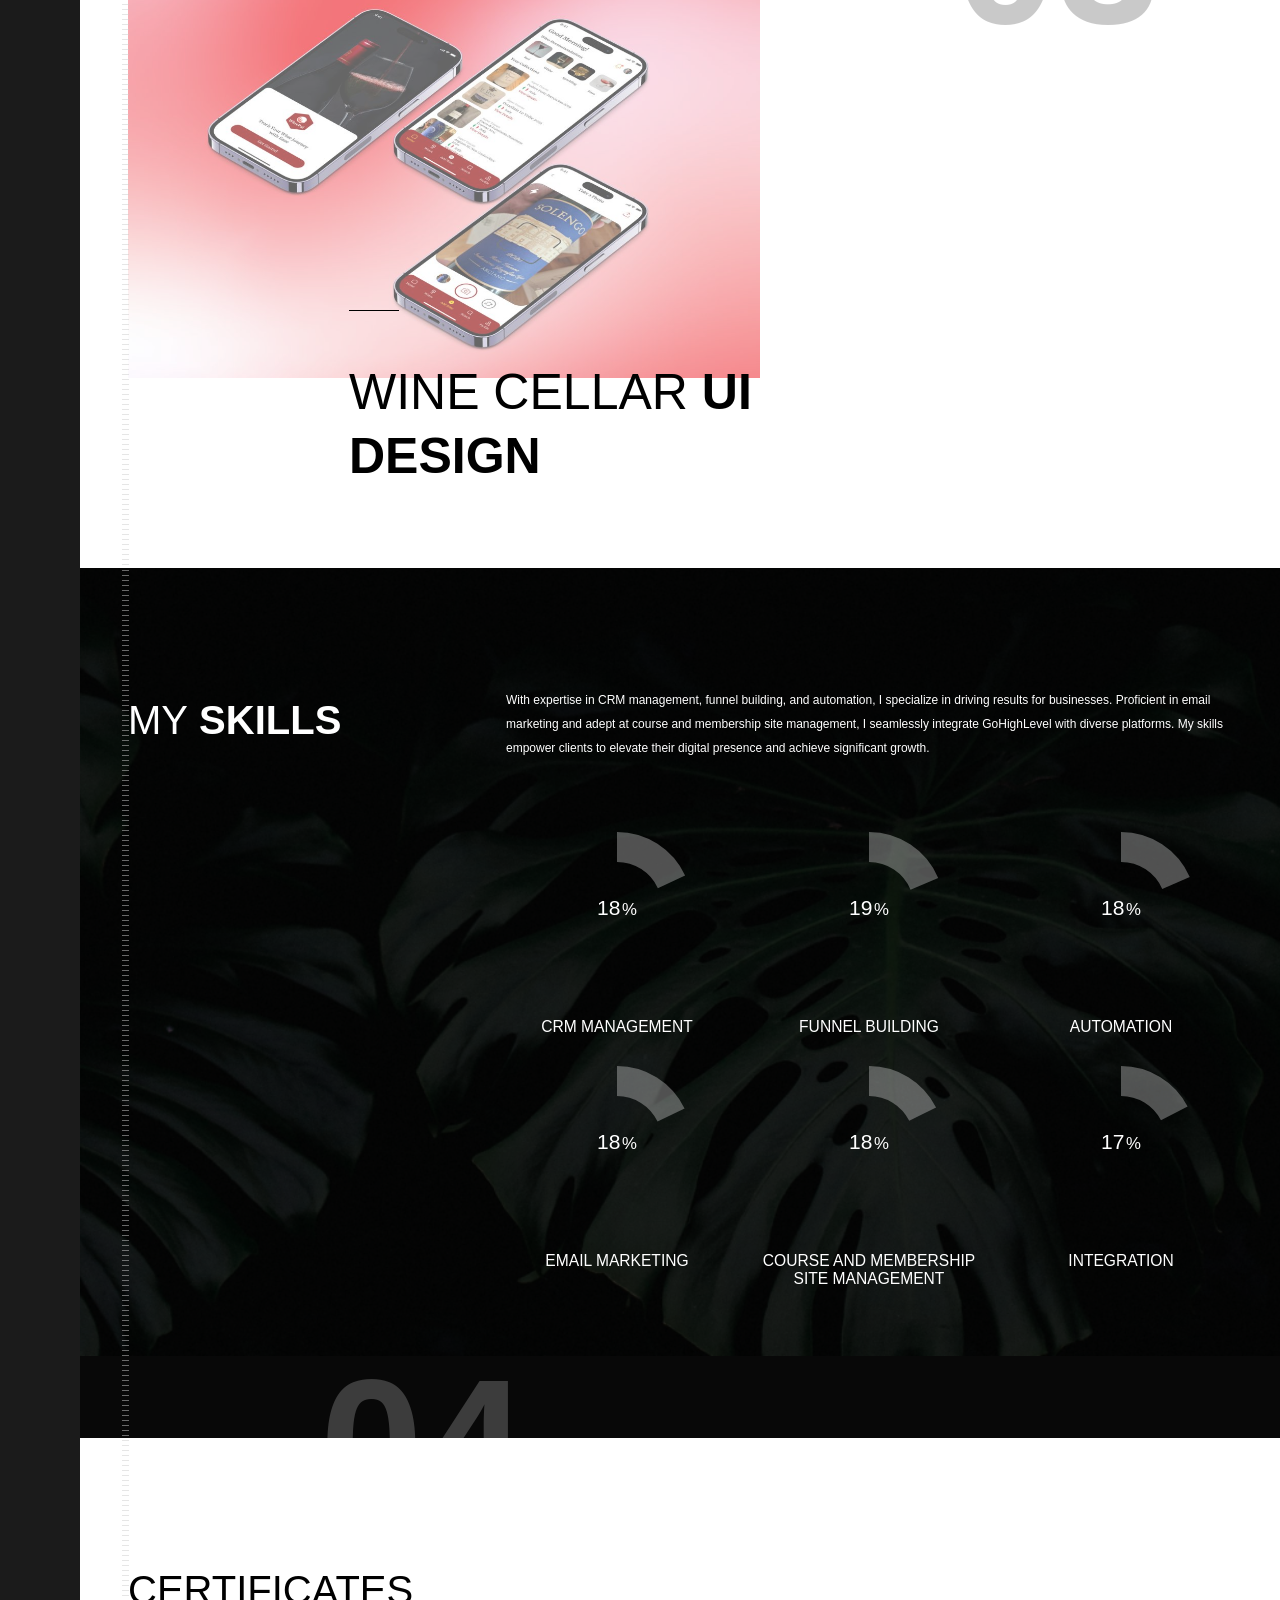
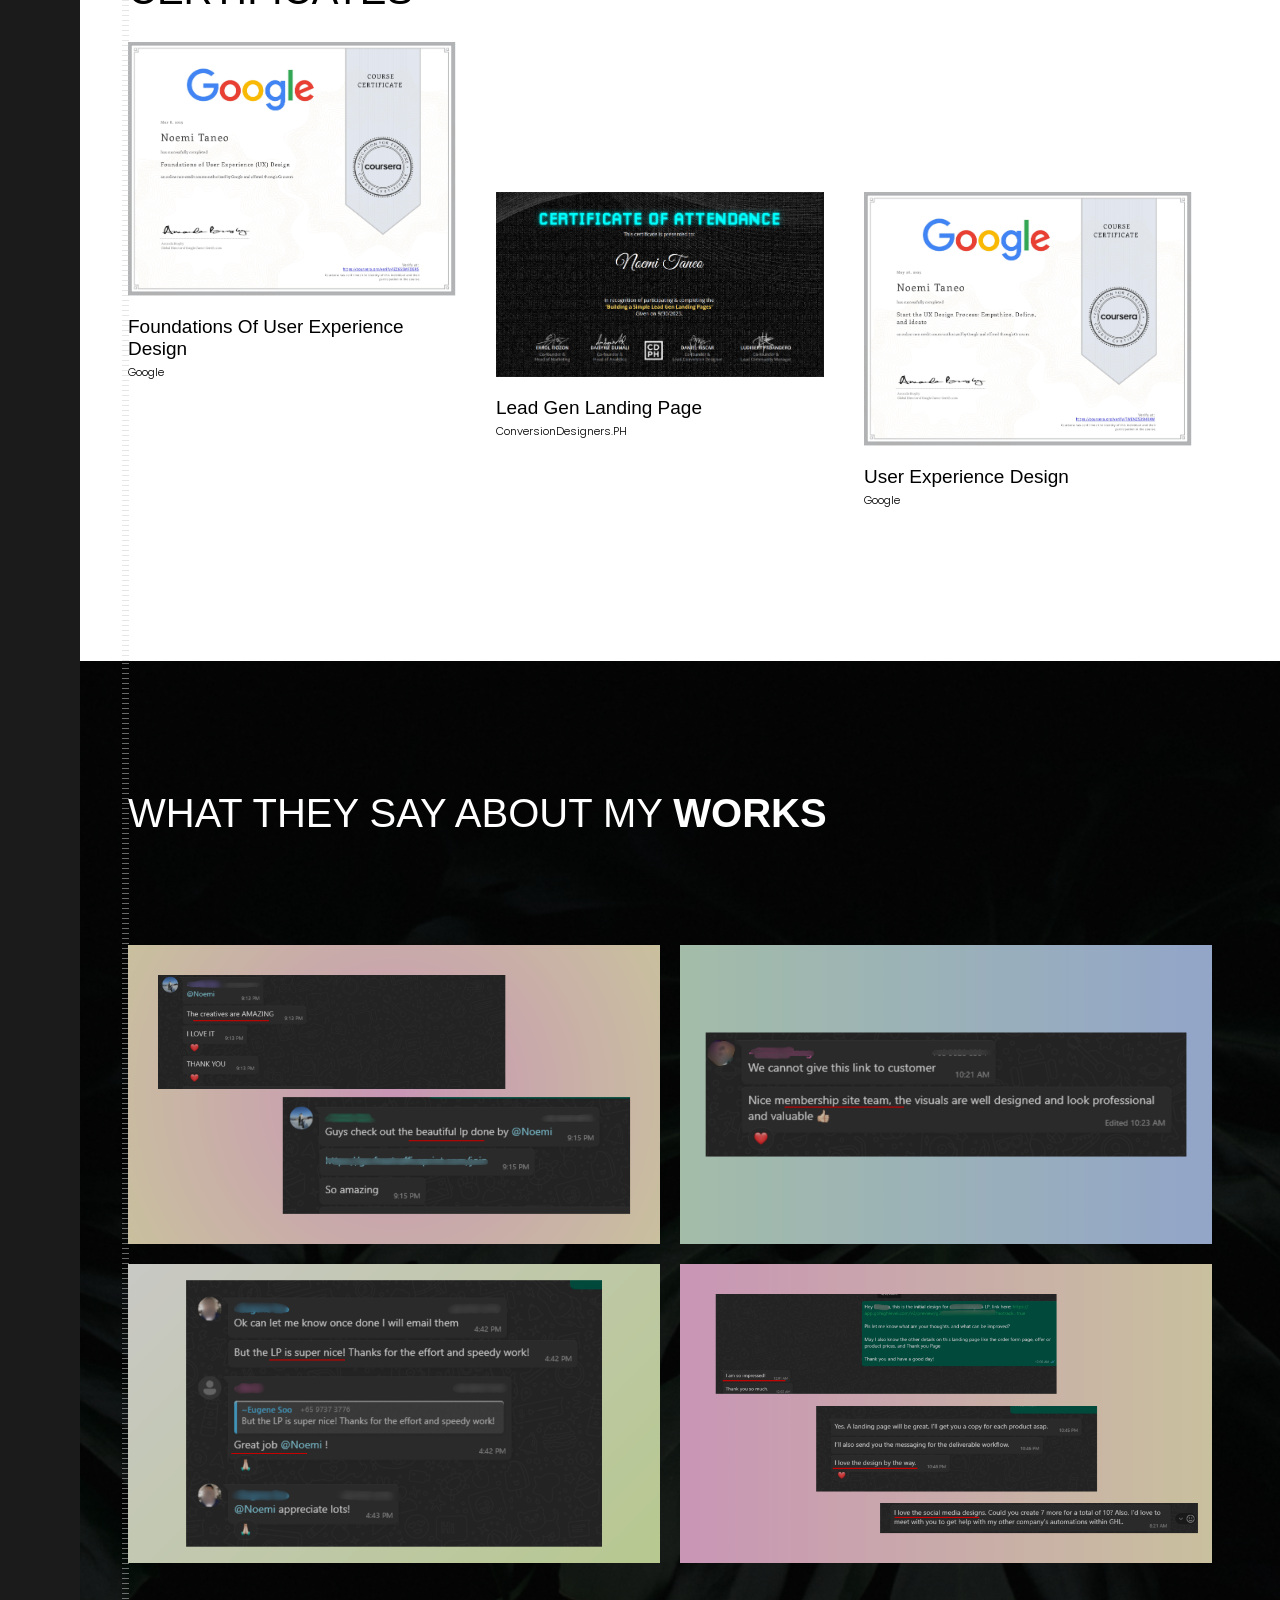
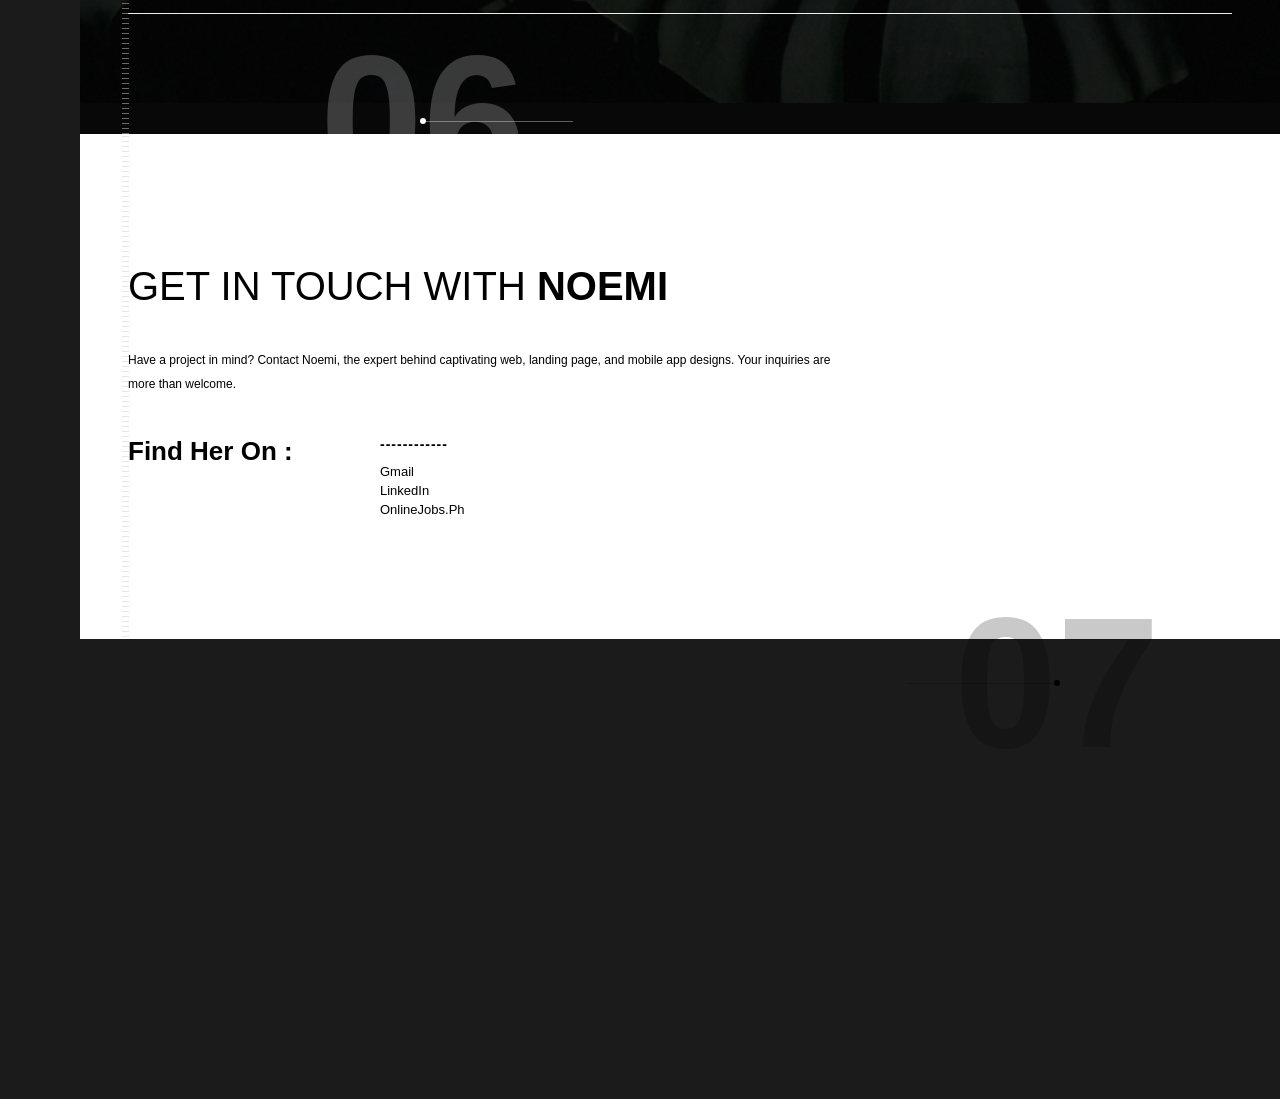
==== commit 3b89170f: "asd asd" ====
--- a/index.html
+++ b/index.html
@@ -103,7 +103,7 @@
                 </li>
                 <li>
                   <a class="scroll-link" href="#sec6" data-bgtex="Services"
-                    ><span>Services</span></a
+                    ><span>Testimonial</span></a
                   >
                 </li>
                 <li>
@@ -138,7 +138,7 @@
               <!-- Hero text   -->
               <div class="hero-wrap-item center-item">
                 <h2>NOEMI TANEO</h2>
-                <h3>Web Designer</h3>
+                <h3>Web Designer - Funnel Builder - Automation Specialist</h3>
               </div>
               <!-- Hero text   end-->
               <a
@@ -184,15 +184,15 @@
                   <div class="col-md-8">
                     <!-- section title  -->
                     <h2 class="section-title">
-                      She
-                      <strong>Is</strong>
+                      About 
+                      <strong> Me</strong>
                     </h2>
                     <!-- section title  end -->
                     <p>
-                      Your web designer from the sunny Philippines! With a knack for crafting compelling online experiences, she is your go-to expert for web design, funnel building, and automation. Specializing in boosting campaign performance through clever automations, she brings proficiency in GoHighLevel, third-party software, and CRM systems to ensure your digital journey is seamless. 
+                      I am your web designer from the sunny Philippines! With a passion for crafting compelling online experiences, I am your go-to expert for web design, funnel building, and automation. I graduated with a Bachelor's degree in Information Technology and started my career as a front-end developer. Realizing coding wasn't for me, I transitioned to design and discovered GoHighLevel, which I fell in love with.
                     </p>
                     <p>
-                      From creating captivating landing pages to orchestrating smooth workflows, trust her expertise to elevate your business. Let's build your dream funnel together with a smile! 
+                      Now, I specialize in boosting campaign performance through clever automations, utilizing GoHighLevel and other CRM systems to ensure your digital journey is smooth and effective. I create and build campaigns for various clients across different industries, including coaching, consultation, webinars, and cart funnels. Every day, I embrace new technologies and continually learn and adapt, which excites me about my work. From creating captivating landing pages to orchestrating seamless workflows, you can trust my expertise to elevate your business. Let's build your dream funnel together with a smile!
                     </p>
                     <div class="process-box">
                       <h3>Expertise in Key Areas</h3>
@@ -249,7 +249,11 @@
                   </div>
                   <div class="col-md-8">
                     <p>
-                      Embark on a transformative journey with her, where she's not just about aesthetics but about results. As a dedicated web designer and tech specialist, she excels in delivering revenue boosts tailored to clients' needs. With a proven track record, her expertise spans captivating designs, tech solutions, and seamless automations. Whether assisting a consultant, coach, or agency, she's here to make it happen. Let's not just build websites but elevate digital presence, ushering success her way with ease.
+                      I'm not your average web designer. I bring both creativity and technical know-how to the table. Whether you need a stunning website, effective funnels, or seamless automations, I'm here to drive real results for your business.
+<br><br>
+I specialize in boosting revenue with tailor-made solutions. From eye-catching designs to cutting-edge tech, I've got what it takes. Whether you're a consultant, coach, or agency, I'm ready to boost your online presence.
+<br><br>
+Let's go beyond basic websites. Together, we'll build a strong digital presence that leads to success. It's not just about being online; it's about achieving big results with digital expertise.
                     </p>
                   </div>
                 </div>
@@ -318,7 +322,7 @@
                 <div class="row">
                   <div class="col-md-12">
                     <h2 class="section-title algn-right dec-title">
-                      <span>Her Featured <strong> Works </strong></span>
+                      <span>My Featured <strong> Works </strong></span>
                     </h2>
                   </div>
                 </div>
@@ -413,7 +417,7 @@
                       <div class="paralax-media">
                         <ul class="creat-list">
                           <li><a href="#">Email Marketing</a></li>
-                          <li><a href="#">Desgin</a></li>
+                          <li><a href="#">Design</a></li>
                         
                         </ul>
                         <div class="paralax-wrap">
@@ -554,30 +558,18 @@
               <div class="container">
                 <div class="row">
                   <div class="col-md-4">
-                    <h2 class="section-title">Her<strong> Skills</strong></h2>
+                    <h2 class="section-title">My<strong> Skills</strong></h2>
                   </div>
                   <div class="col-md-8">
                     <p>
-                      She is unique as an adaptable professional in the field of
-                      design. She creates designs that skillfully combine form
-                      and function while keeping a watchful eye on the user
-                      experience. She is a master at managing her time, and she
-                      is flexible, so projects are carried out without a hitch.
+                      With expertise in CRM management, funnel building, and automation, I specialize in driving results for businesses. Proficient in email marketing and adept at course and membership site management, I seamlessly integrate GoHighLevel with diverse platforms. My skills empower clients to elevate their digital presence and achieve significant growth.
                     </p>
-                    <p>
-                      She can move about digital environments with ease because
-                      she is proficient in HTML and CSS. Noemi makes
-                      eye-catching web, landing page, and mobile app designs and
-                      specializes in GoHighLevel CMS, AI design tools, and
-                      productivity applications. Her creative aesthetic is
-                      driven by a commitment to showcase her clients'
-                      distinctiveness and ideals.
-                    </p>
-                  </div>
-                </div>
-                <div class="row">
-                  <div class="col-md-10"></div>
-                  <div class="col-md-10">
+                   
+                  </div>
+                </div>
+                <div class="row">
+                  <div class="col-md-4"></div>
+                  <div class="col-md-8">
                     <!-- skills  -->
                     <div
                       class="piechart-holder animaper"
@@ -591,66 +583,65 @@
                           </span>
                           <div class="clearfix"></div>
                           <div class="skills-description">
-                            <h4>Website / Landing Page Design</h4>
+                            <h4>CRM Management</h4>
                           </div>
                         </div>
                         <!-- 1 end -->
                         <!-- 2  -->
+                        <div class="piechart col-md-4">
+                          <span class="chart" data-percent="88">
+                            <span class="percent"></span>
+                          </span>
+                          <div class="clearfix"></div>
+                          <div class="skills-description">
+                            <h4>Funnel Building</h4>
+                          </div>
+                        </div>
+                        <!-- 2 end  -->
+                        <!-- 3  -->
+                        <div class="piechart col-md-4">
+                          <span class="chart" data-percent="87">
+                            <span class="percent"></span>
+                          </span>
+                          <div class="clearfix"></div>
+                          <div class="skills-description">
+                            <h4>Automation</h4>
+                          </div>
+                        </div>
+                        <!-- 3  end-->
+                        <!-- 4  -->
+                        <div class="piechart col-md-4">
+                          <span class="chart" data-percent="84">
+                            <span class="percent"></span>
+                          </span>
+                          <div class="clearfix"></div>
+                          <div class="skills-description">
+                            <h4>Email Marketing</h4>
+                          </div>
+                        </div>
+                        <!-- 4  end-->
+                        <!-- 5  -->
+                        <div class="piechart col-md-4">
+                          <span class="chart" data-percent="83">
+                            <span class="percent"></span>
+                          </span>
+                          <div class="clearfix"></div>
+                          <div class="skills-description">
+                            <h4>Course and Membership Site Management</h4>
+                          </div>
+                        </div>
+                        <!-- 5  end-->
+                        <!-- 6  -->
                         <div class="piechart col-md-4">
                           <span class="chart" data-percent="82">
                             <span class="percent"></span>
                           </span>
                           <div class="clearfix"></div>
                           <div class="skills-description">
-                            <h4>Prototyping</h4>
-                          </div>
-                        </div>
-                        <!-- 2 end  -->
-                        <!-- 3  -->
-                        <div class="piechart col-md-4">
-                          <span class="chart" data-percent="83">
-                            <span class="percent"></span>
-                          </span>
-                          <div class="clearfix"></div>
-                          <div class="skills-description">
-                            <h4>Wireframe</h4>
-                          </div>
-                        </div>
-                        <!-- 3  end-->
-                        <!-- 3  -->
-                        <div class="piechart col-md-4">
-                          <span class="chart" data-percent="83">
-                            <span class="percent"></span>
-                          </span>
-                          <div class="clearfix"></div>
-                          <div class="skills-description">
-                            <h4>Wireframe</h4>
-                          </div>
-                        </div>
-                        <!-- 3  end-->
-                        <!-- 3  -->
-                        <div class="piechart col-md-4">
-                          <span class="chart" data-percent="83">
-                            <span class="percent"></span>
-                          </span>
-                          <div class="clearfix"></div>
-                          <div class="skills-description">
-                            <h4>Wireframe</h4>
-                          </div>
-                        </div>
-                        <!-- 3  end-->
-                        <!-- 3  -->
-                        <div class="piechart col-md-4">
-                          <span class="chart" data-percent="83">
-                            <span class="percent"></span>
-                          </span>
-                          <div class="clearfix"></div>
-                          <div class="skills-description">
-                            <h4>Wireframe</h4>
-                          </div>
-                        </div>
-                        <!-- 3  end-->
-                    
+                            <h4>Integration</h4>
+                          </div>
+                        </div>
+                        <!-- 6  end-->
                       </div>
                     </div>
                     <!-- skills  end-->
@@ -674,7 +665,7 @@
                 <div class="row">
                   <div class="col-md-12">
                     <h2 class="section-title dec-title">
-                      <span>She's <strong> Proud Of</strong></span>
+                      <span>Certificates</strong></span>
                     </h2>
                   </div>
                 </div>
@@ -700,7 +691,7 @@
                           </div>
                           <div class="team-info">
                             <h3>
-                              <a href="team-single.html"
+                              <a href="#"
                                 >Foundations Of User Experience Design</a
                               >
                             </h3>
@@ -727,7 +718,7 @@
                           </div>
                           <div class="team-info">
                             <h3>
-                              <a href="team-single.html">Lead Gen Landing Page</a>
+                              <a href="#">Lead Gen Landing Page</a>
                             </h3>
                             <h4>ConversionDesigners.PH</h4>
                           </div>
@@ -753,7 +744,7 @@
                           </div>
                           <div class="team-info">
                             <h3>
-                              <a href="team-single.html"
+                              <a href="#"
                                 >User Experience Design</a
                               >
                             </h3>
@@ -794,16 +785,16 @@
               <div class="container">
                 <div class="row">
                   <div class="col-md-8">
-                    <h2 class="section-title">What <strong>She Does </strong></h2>
+                    <h2 class="section-title">What they say about my <strong> works </strong></h2>
                   </div>
                 </div>
                 <div class="services-holder">
                   <!-- 1 -->
                   <a class="serv-item" href="#">
                     <div class="serv-item-inner">
-                      <img src="images/my_assets/works/1.jpg" alt="" />
+                      <img src="images/my_assets/works/C1.png" alt="" />
                       <div class="ser-title">
-                        <h3>Lo-Fi & Hi-Fi Wireframe</h3>
+                        <!-- <h3>Lo-Fi & Hi-Fi Wireframe</h3> -->
                       </div>
                     </div>
                   </a>
@@ -811,9 +802,9 @@
                   <!-- 2 -->
                   <a class="serv-item" href="#">
                     <div class="serv-item-inner">
-                      <img src="images/my_assets/works/5.png" alt="" />
+                      <img src="images/my_assets/works/C2.png" alt="" />
                       <div class="ser-title">
-                        <h3>Website Design</h3>
+                        <!-- <h3>Website Design</h3> -->
                       </div>
                     </div>
                   </a>
@@ -821,9 +812,9 @@
                   <!-- 3 -->
                   <a class="serv-item" href="#">
                     <div class="serv-item-inner">
-                      <img src="images/my_assets/works/3.jpg" alt="" />
+                      <img src="images/my_assets/works/C3.png" alt="" />
                       <div class="ser-title">
-                        <h3>Mobile UI Design</h3>
+                        <!-- <h3>Mobile UI Design</h3> -->
                       </div>
                     </div>
                   </a>
@@ -831,9 +822,9 @@
                   <!-- 4 -->
                   <a class="serv-item" href="#">
                     <div class="serv-item-inner">
-                      <img src="images/my_assets/works/4.png" alt="" />
+                      <img src="images/my_assets/works/C4.png" alt="" />
                       <div class="ser-title">
-                        <h3>High-Converting Landing Page Design</h3>
+                        <!-- <h3>High-Converting Landing Page Design</h3> -->
                       </div>
                     </div>
                   </a>
@@ -937,7 +928,7 @@
                 <!-- Footer info -->
                 <div class="col-md-2">
                   <div class="footer-item">
-                    <h4 class="text-link">Call</h4>
+                    <h4 class="text-link">WhatsApp</h4>
                     <ul>
                       <li><a href="#">+639517998691</a></li>
                     </ul>
@@ -976,7 +967,7 @@
                 <div class="col-md-6">
                   <div class="footer-wrap">
                     <span class="copyright">
-                      &#169; Noemi 2023. All rights reserved.
+                      &#169; Noemi 2024. All rights reserved.
                     </span>
                     <span class="to-top">To Top</span>
                   </div>
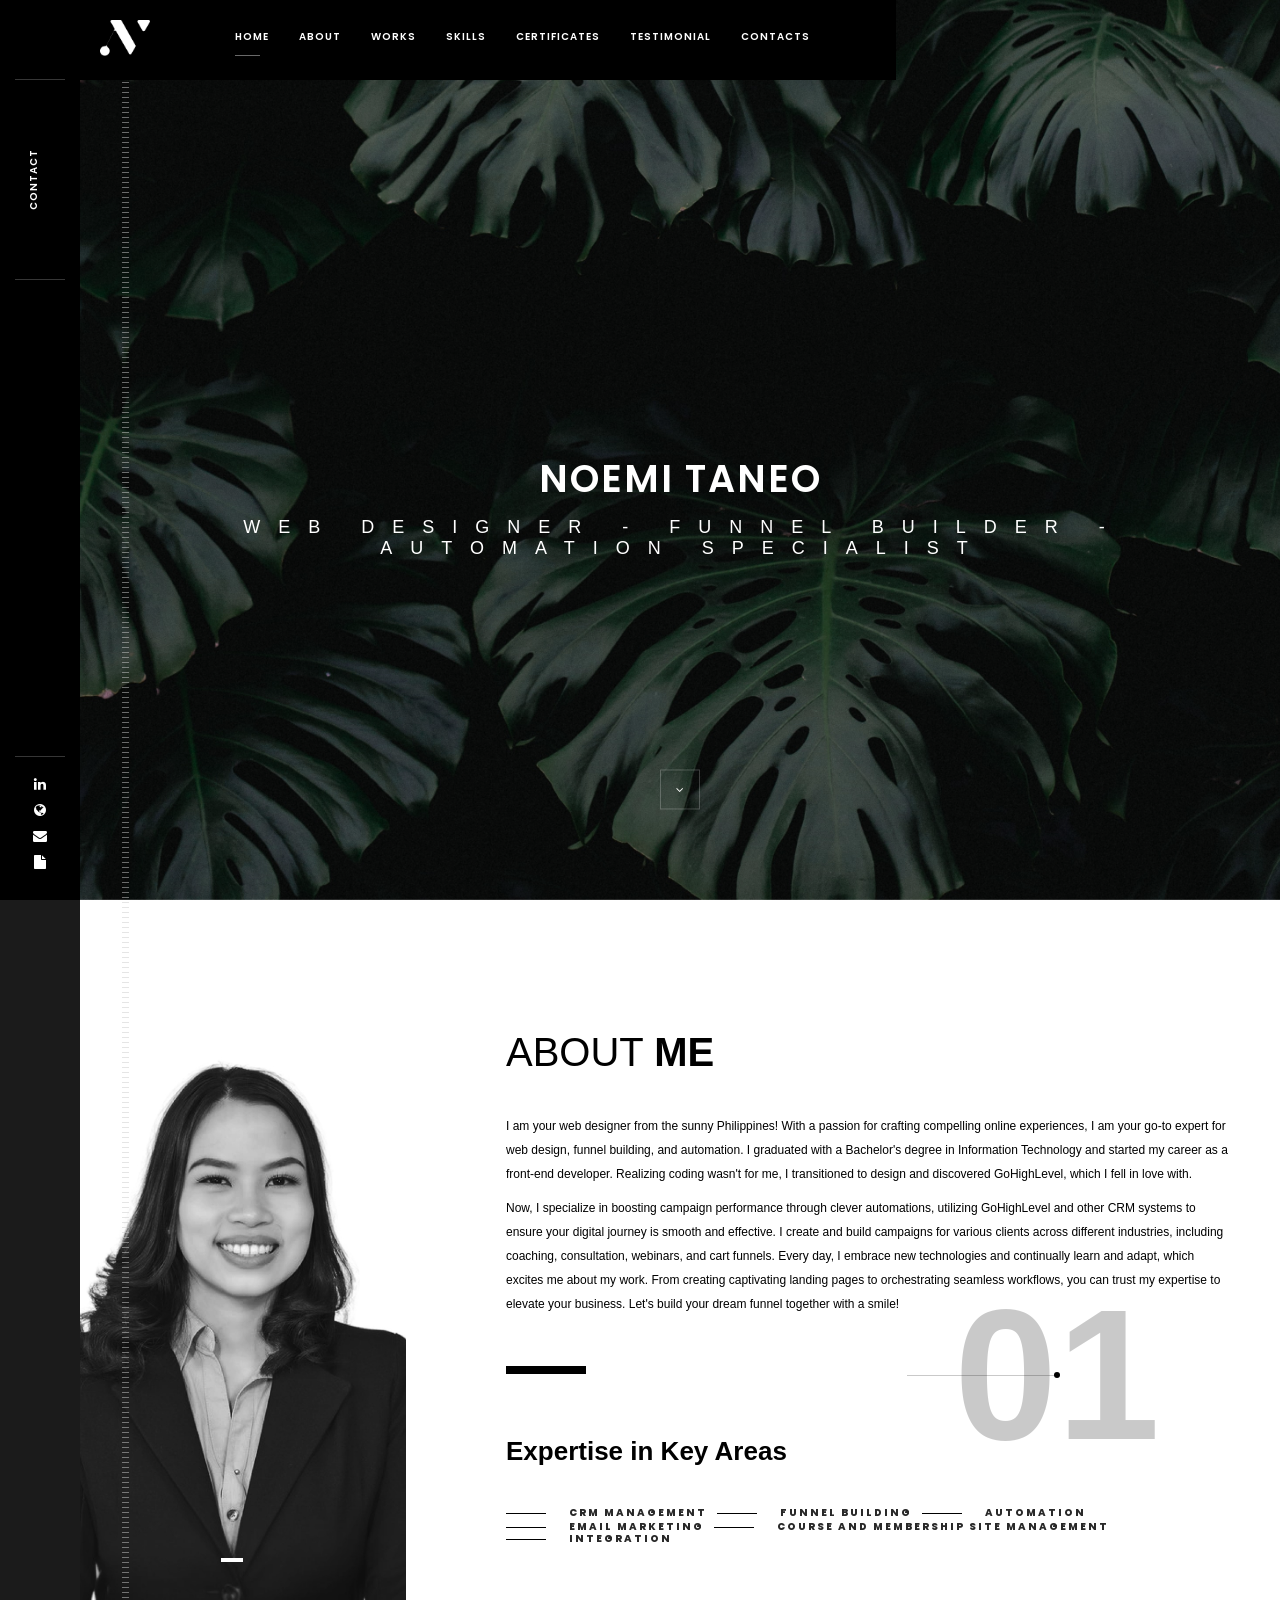
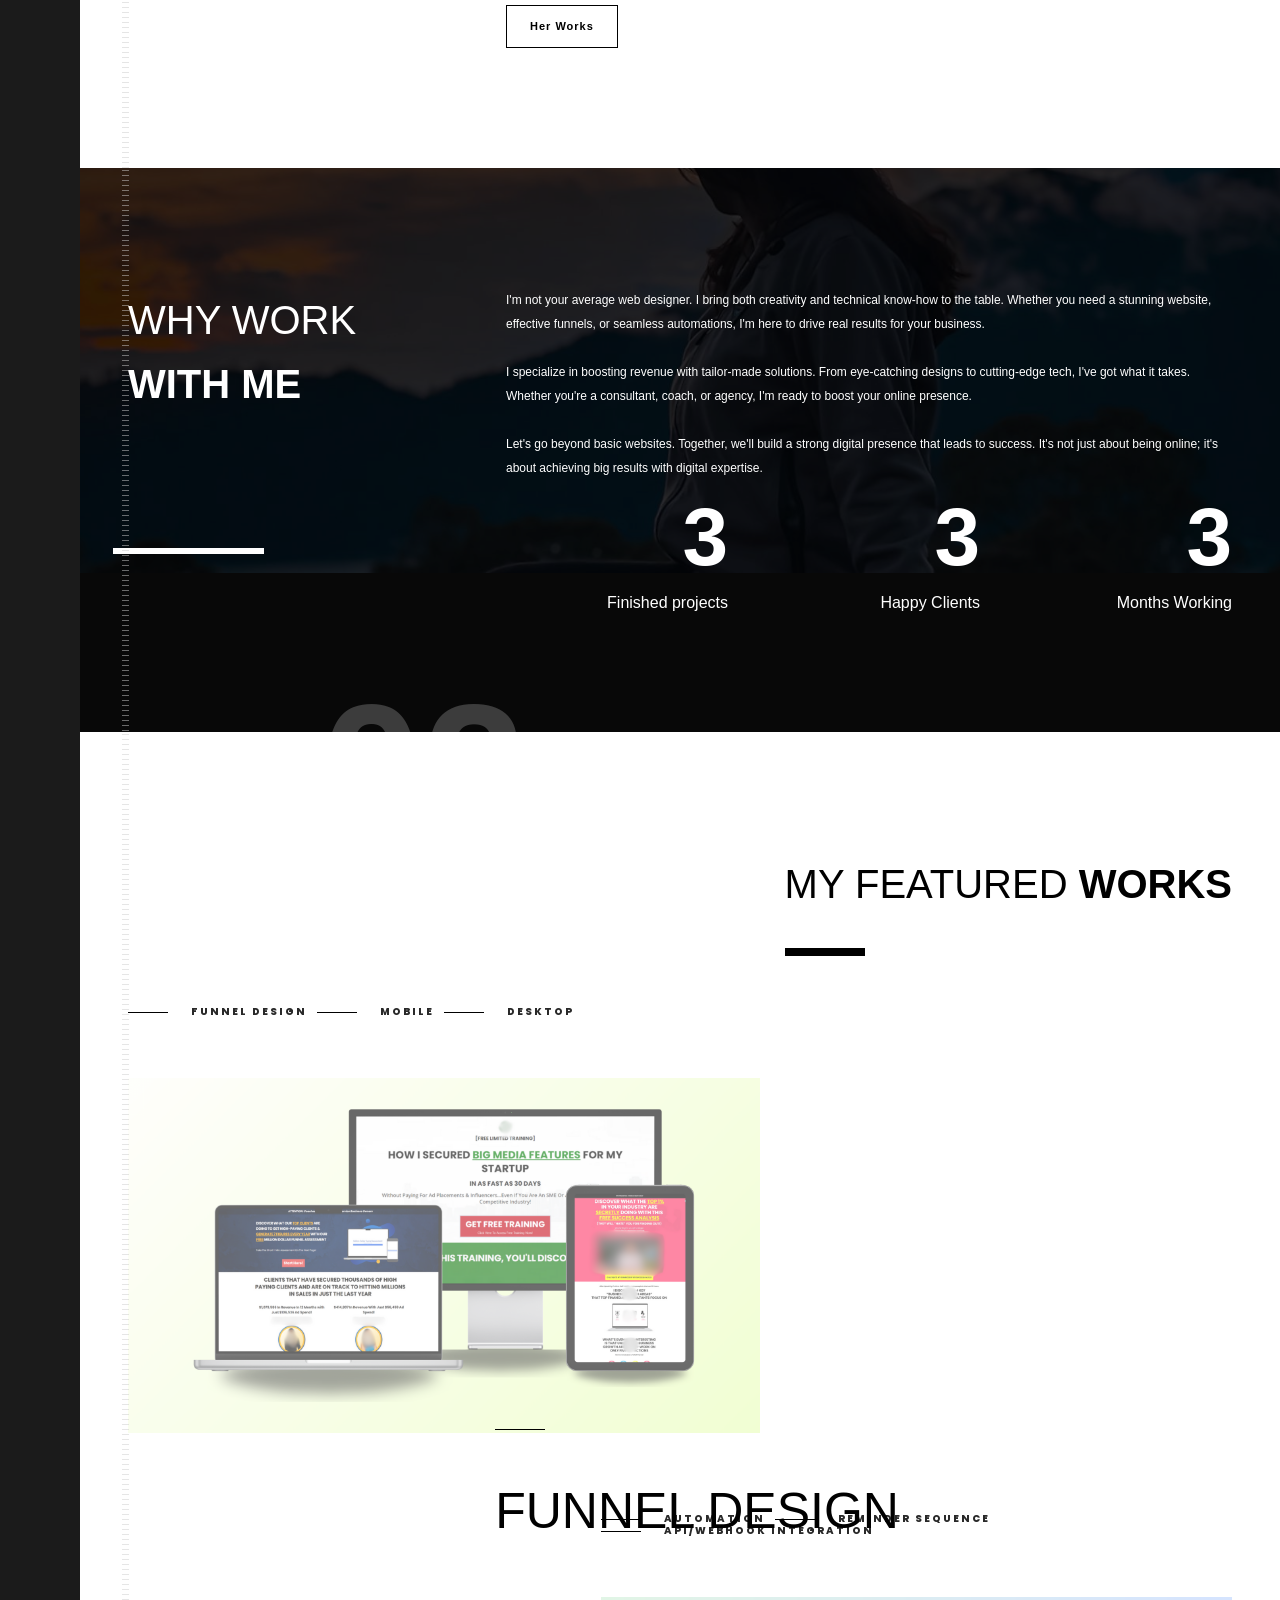
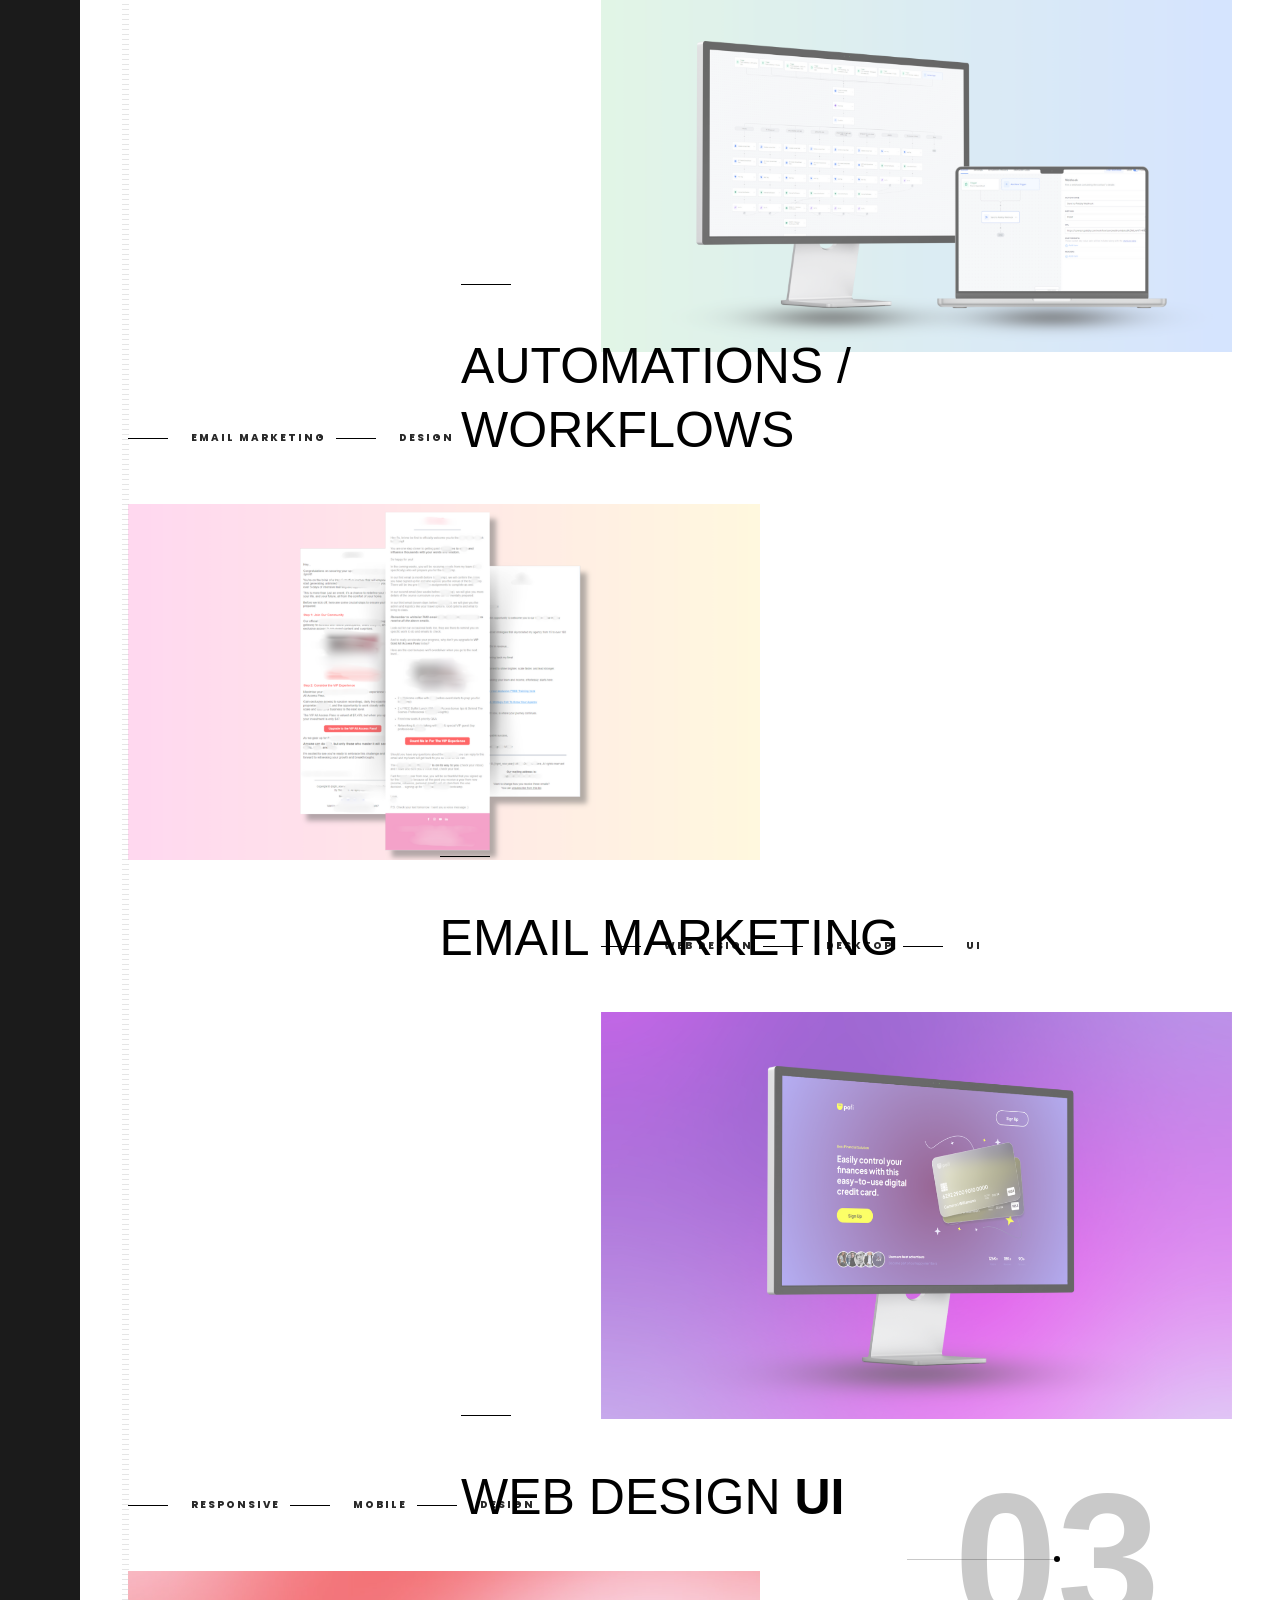
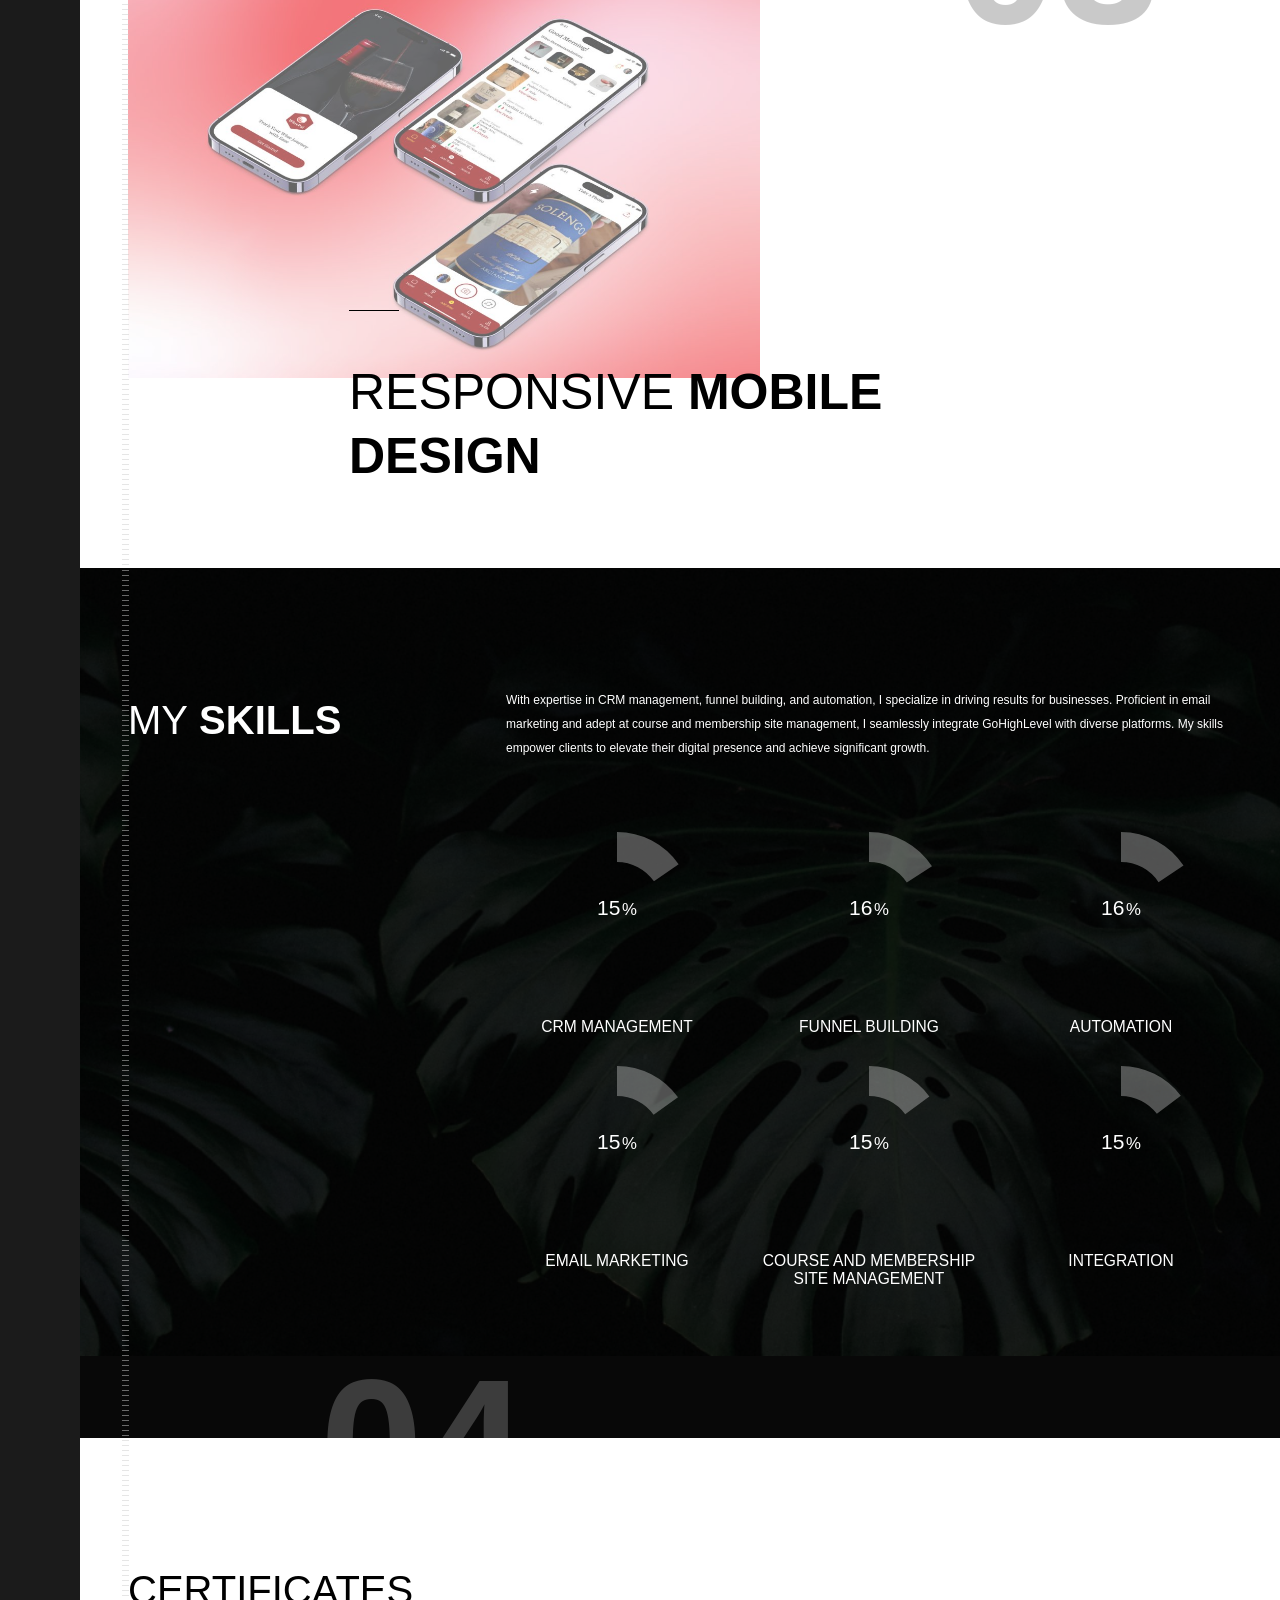
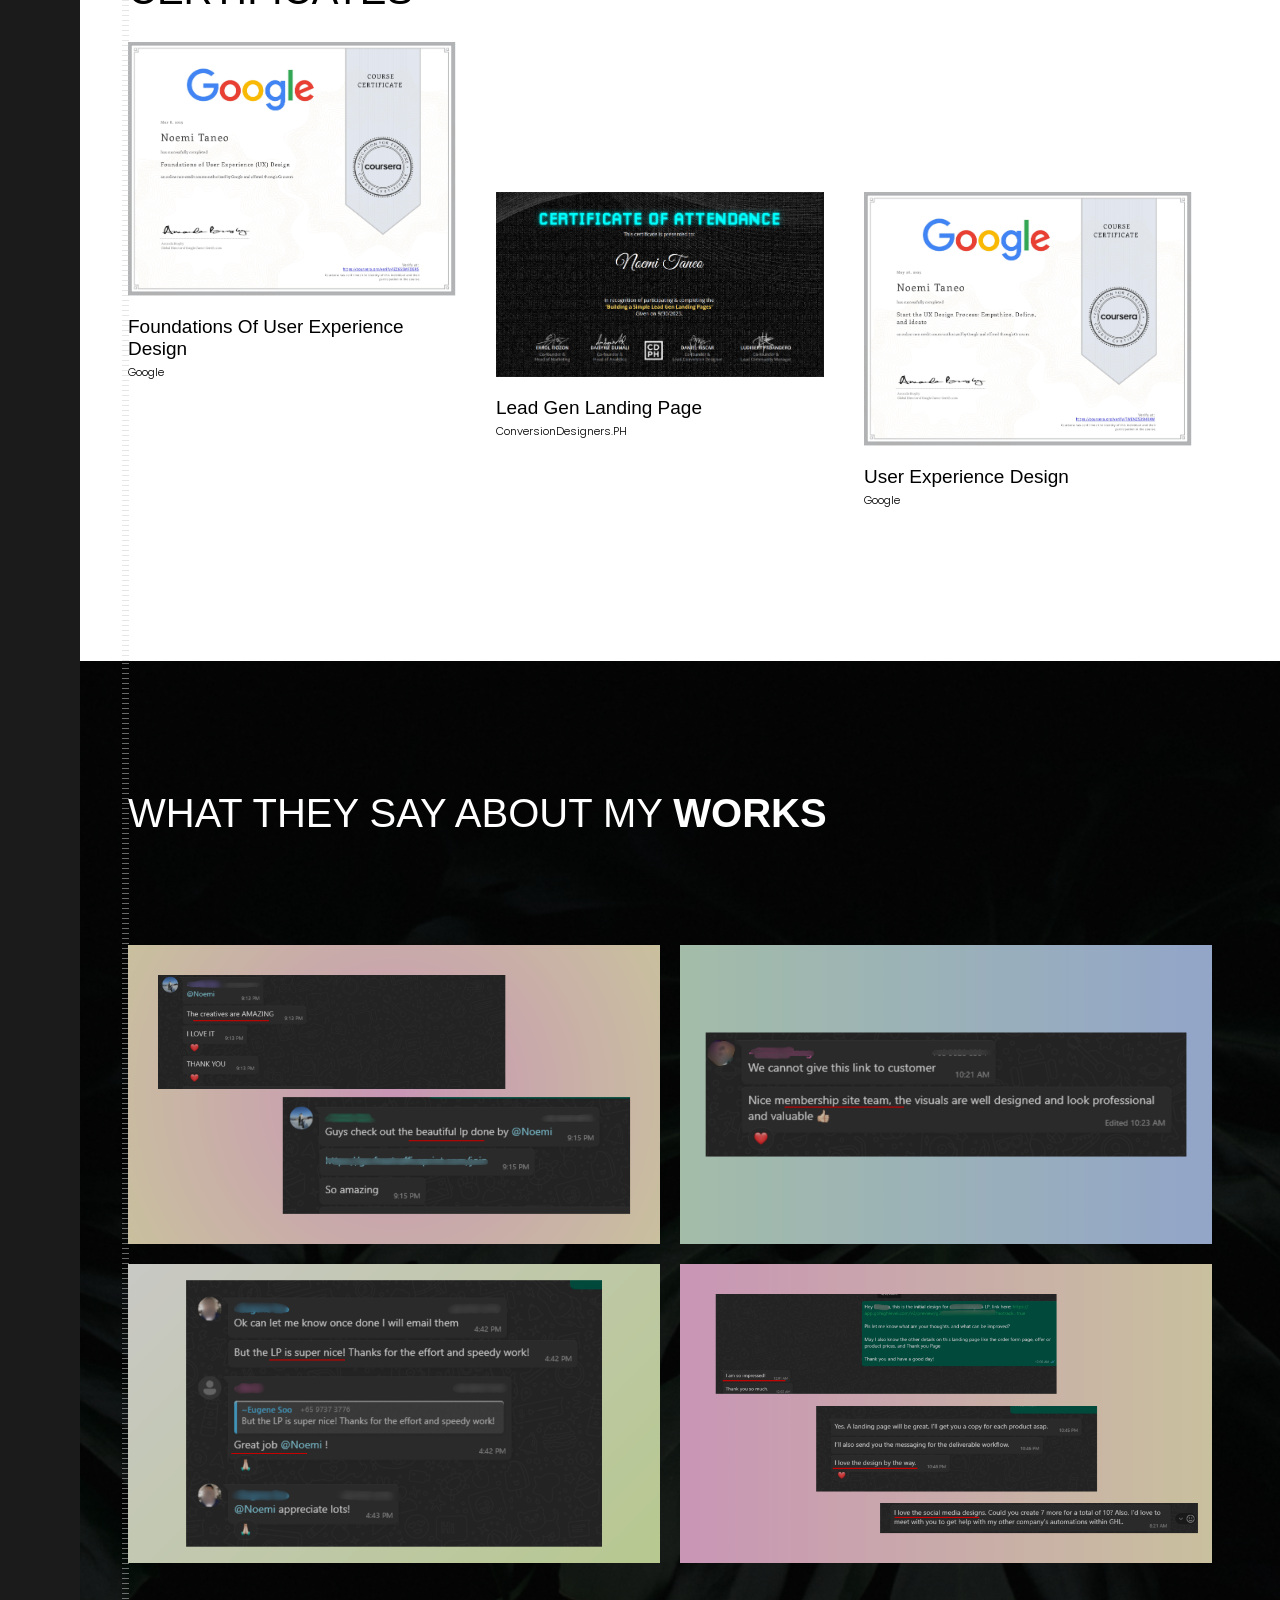
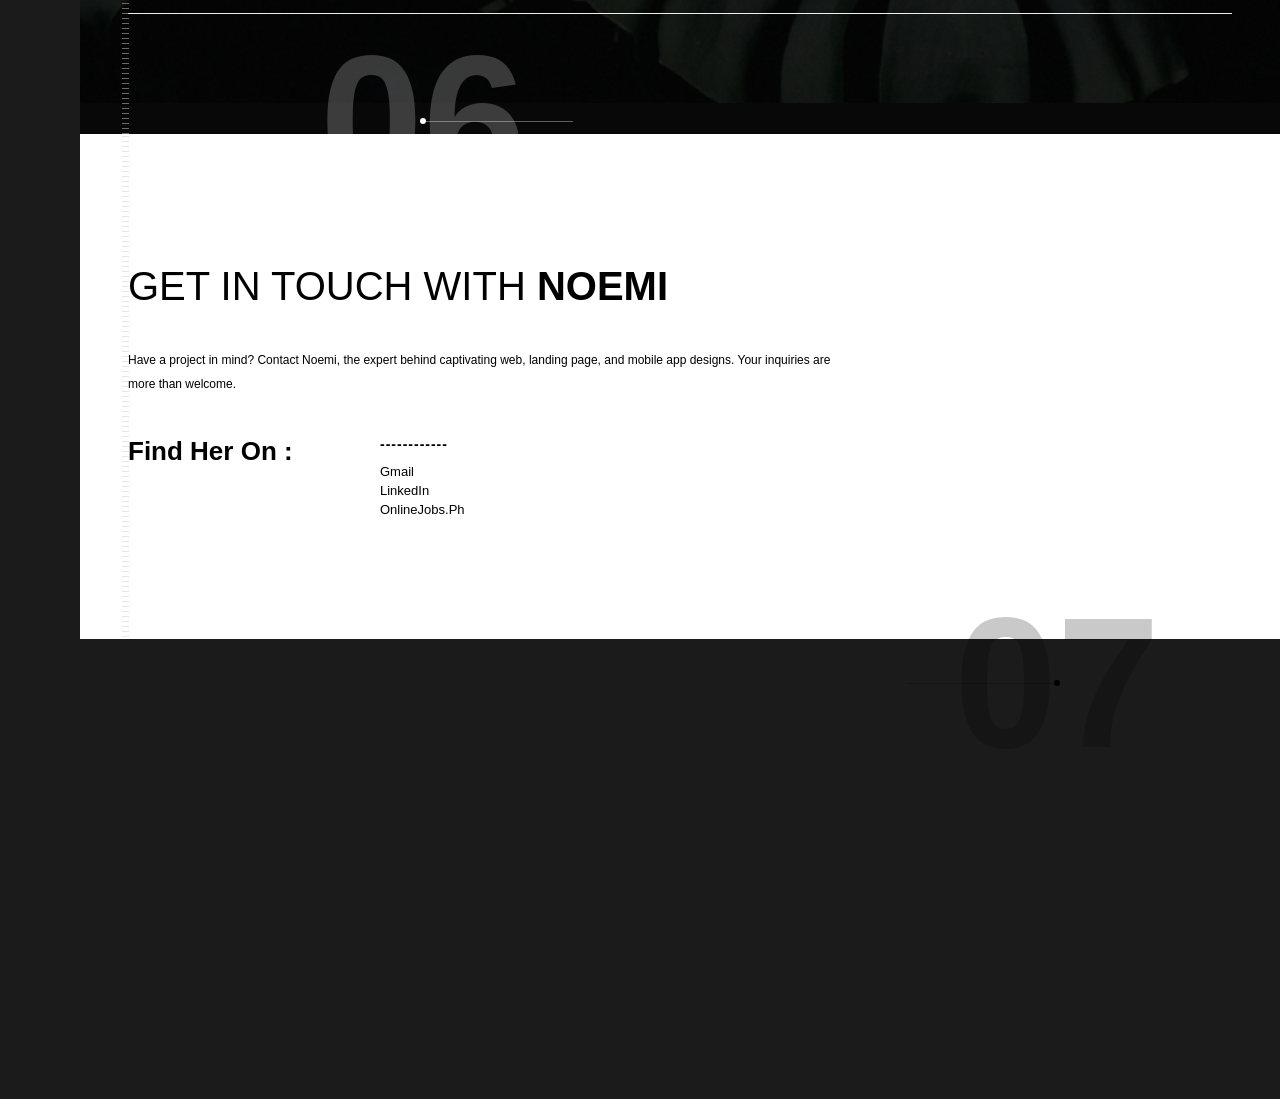
==== commit 8a92863f: "Update index.html Text Changes" ====
--- a/index.html
+++ b/index.html
@@ -497,9 +497,9 @@
                     <div class="parallax-item left-direction">
                       <div class="paralax-media">
                         <ul class="creat-list">
-                          <li><a href="#">Wine Cellar</a></li>
-                          <li><a href="#">Mobile App</a></li>
-                          <li><a href="#">UI</a></li>
+                          <li><a href="#">Responsive</a></li>
+                          <li><a href="#">Mobile</a></li>
+                          <li><a href="#">Design</a></li>
                         </ul>
                         <div class="paralax-wrap">
                           <img
@@ -515,7 +515,7 @@
                         data-bottom-top="transform: translateY(200px);"
                       >
                         <div class="parallax-deck-item">
-                          <h3>Wine Cellar <strong>UI Design</strong></h3>
+                          <h3>Responsive <strong>Mobile Design</strong></h3>
                           <!-- <a
                             href="portfolio-single.html"
                             class="btn anim-button fl-l"
